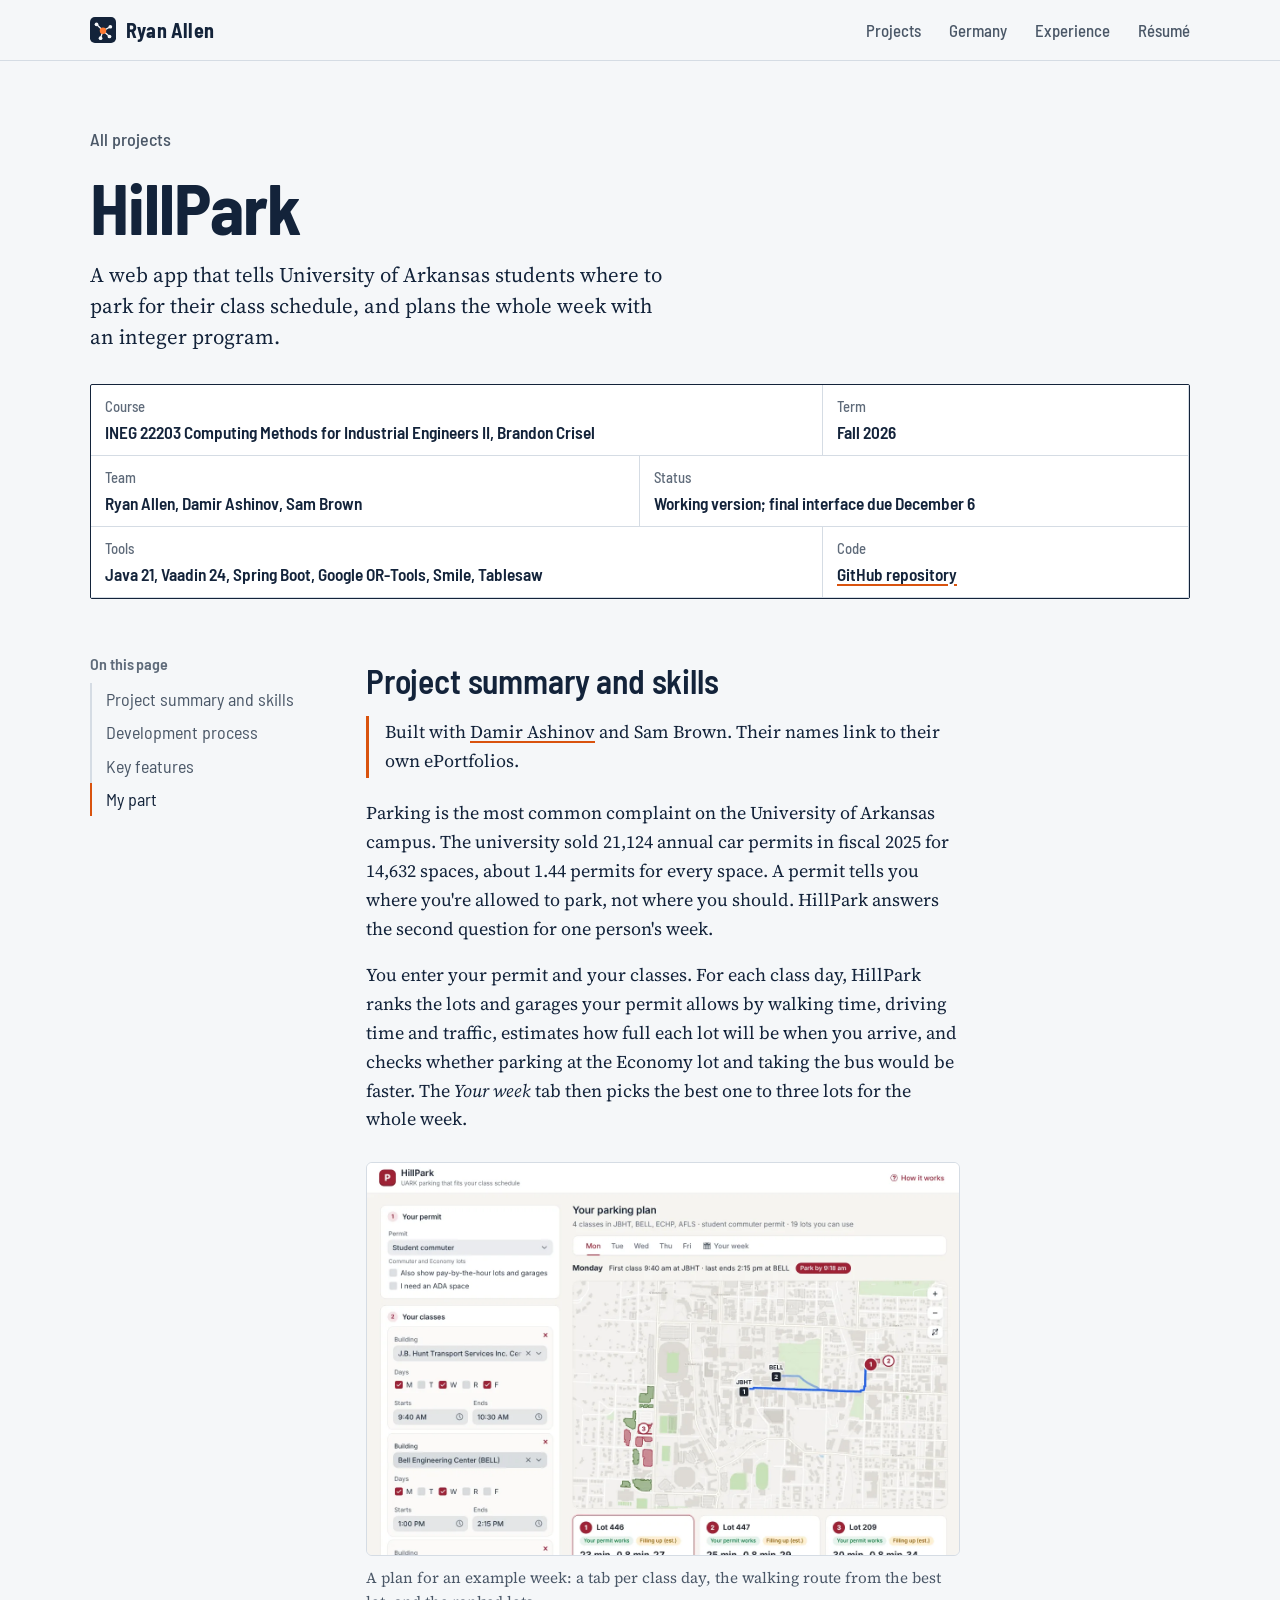
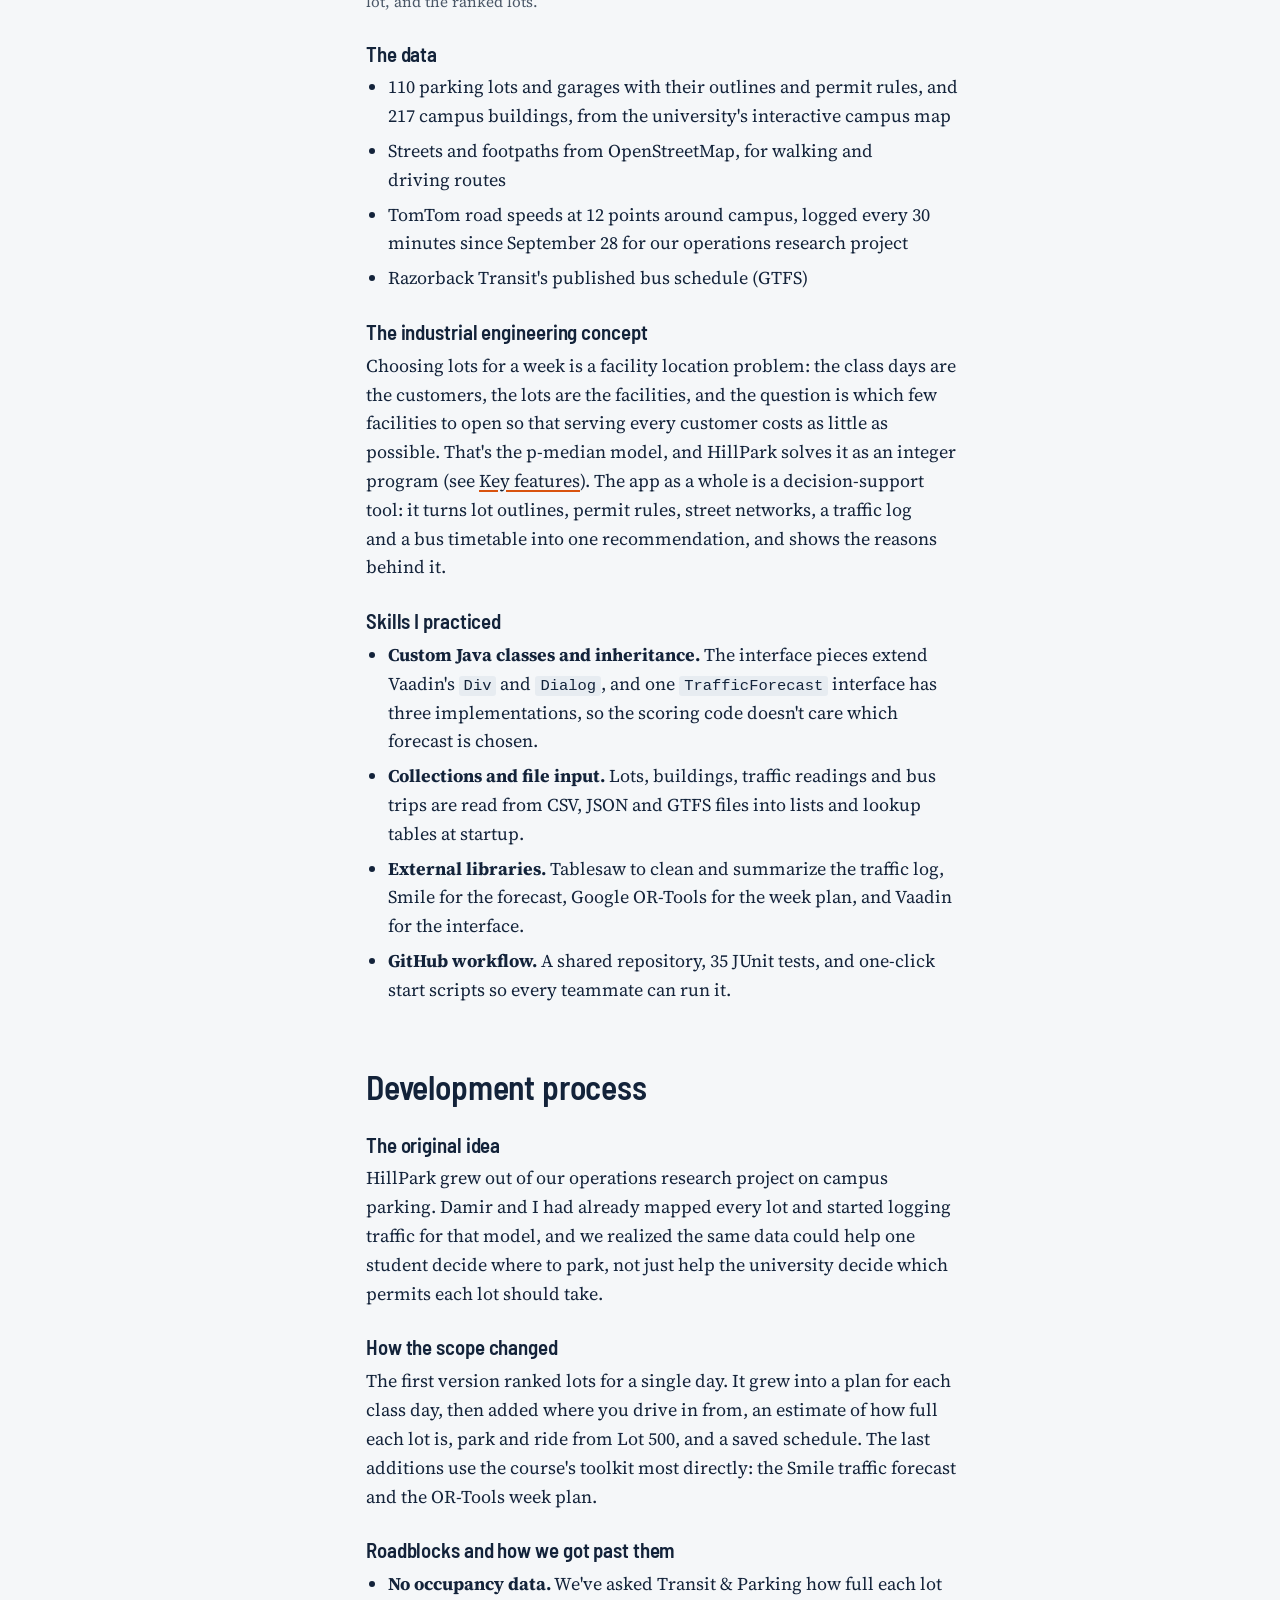
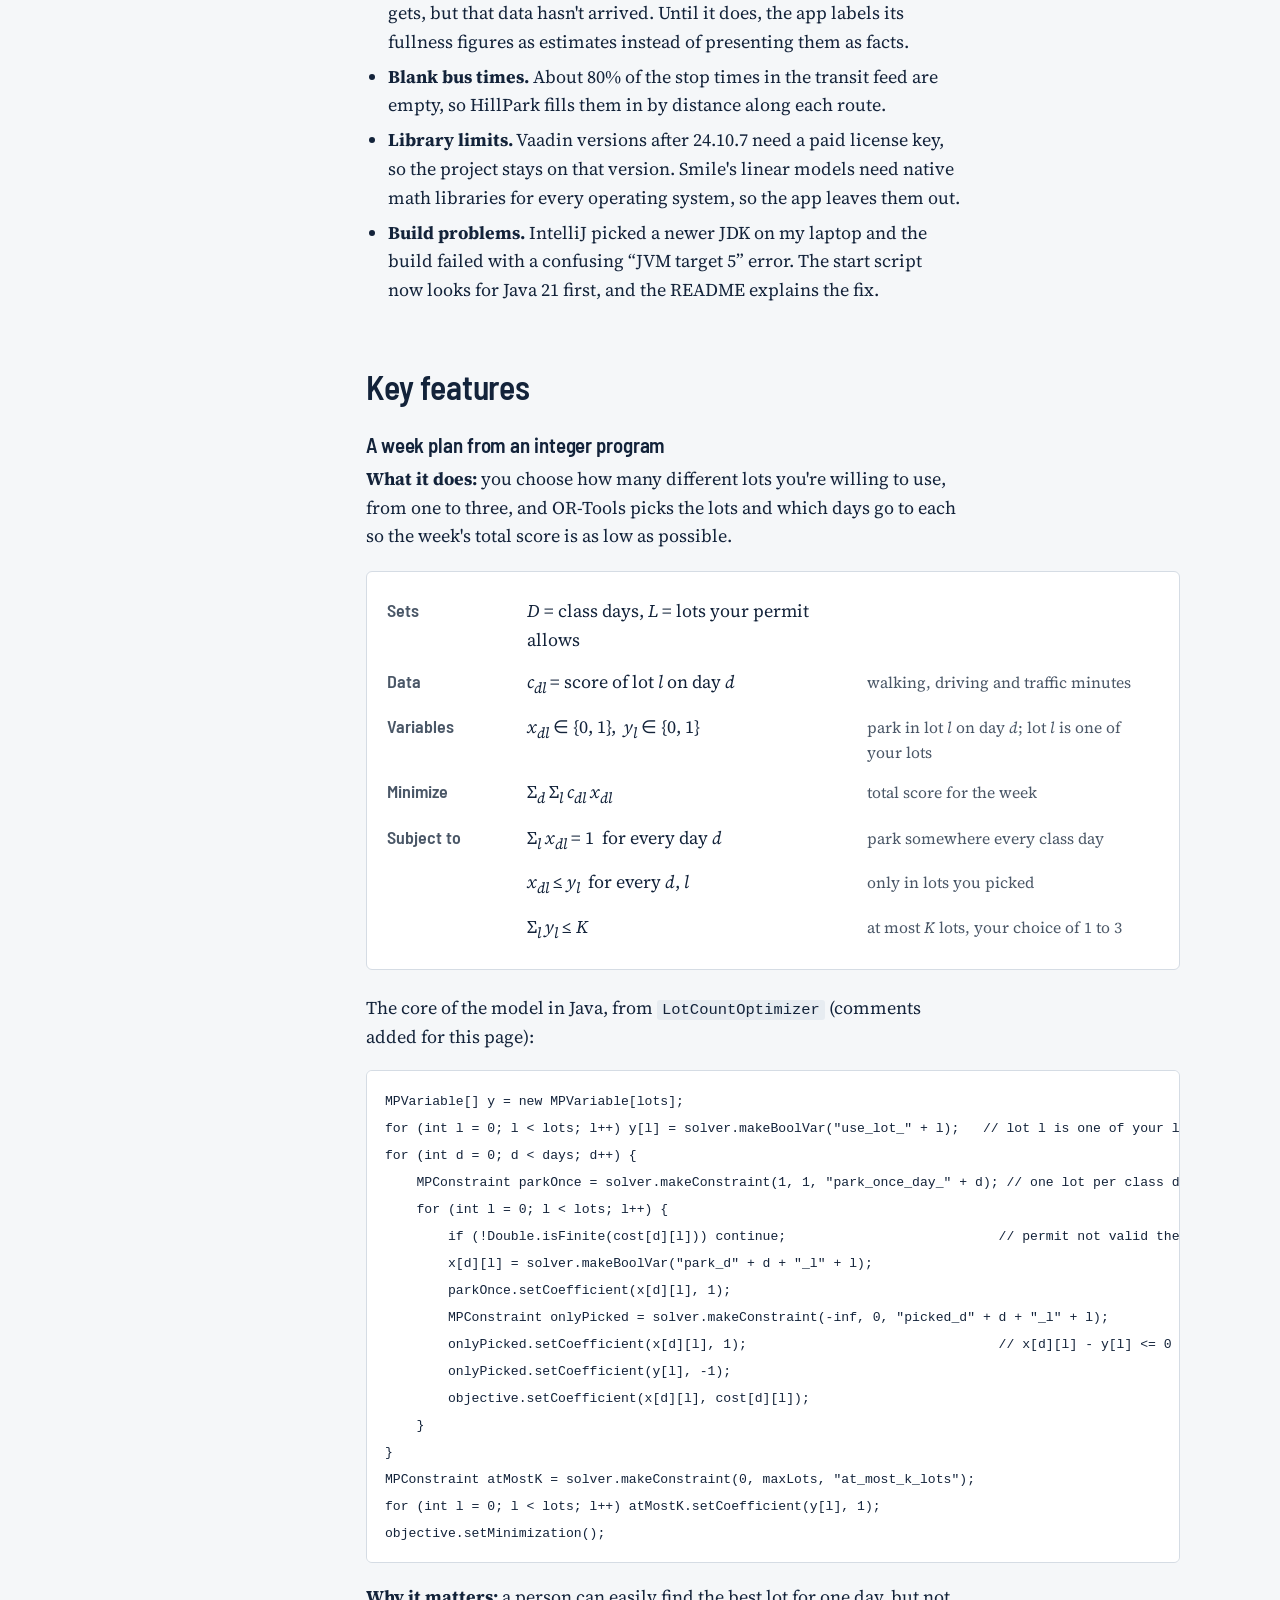
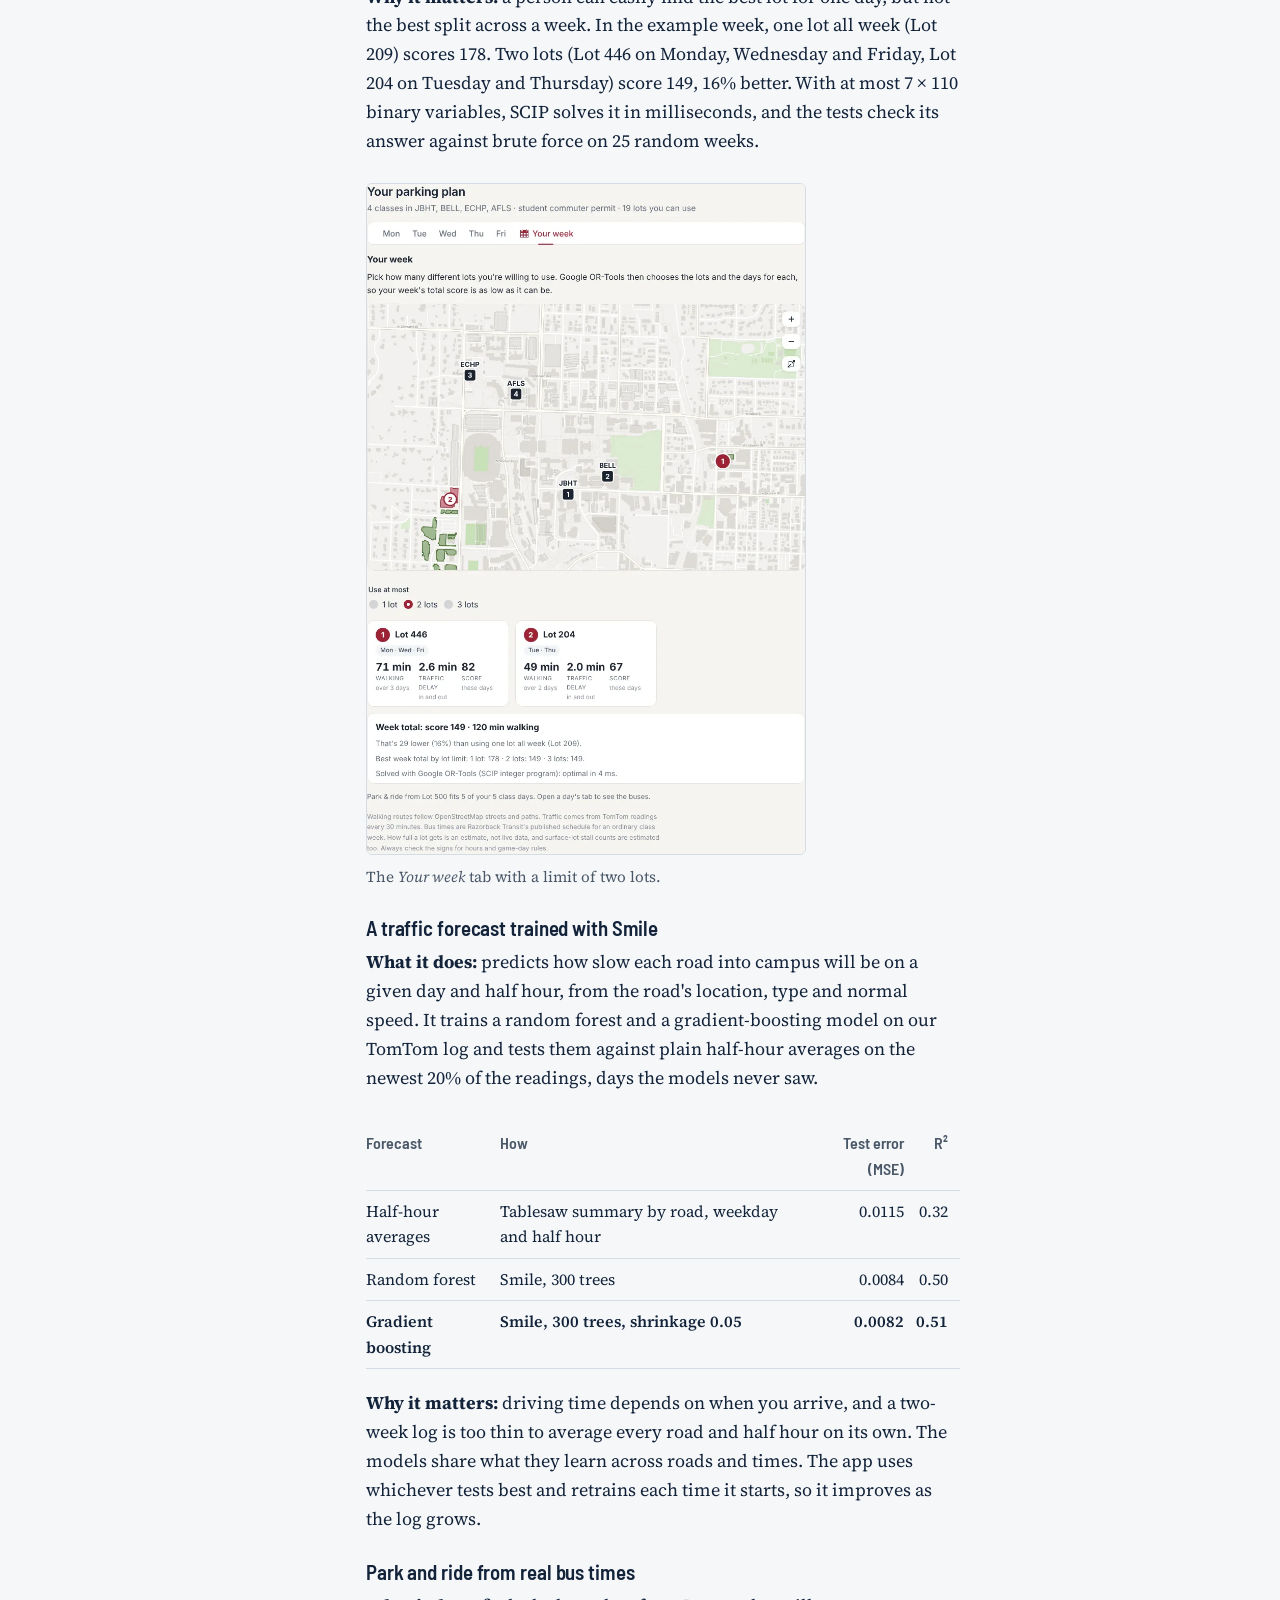
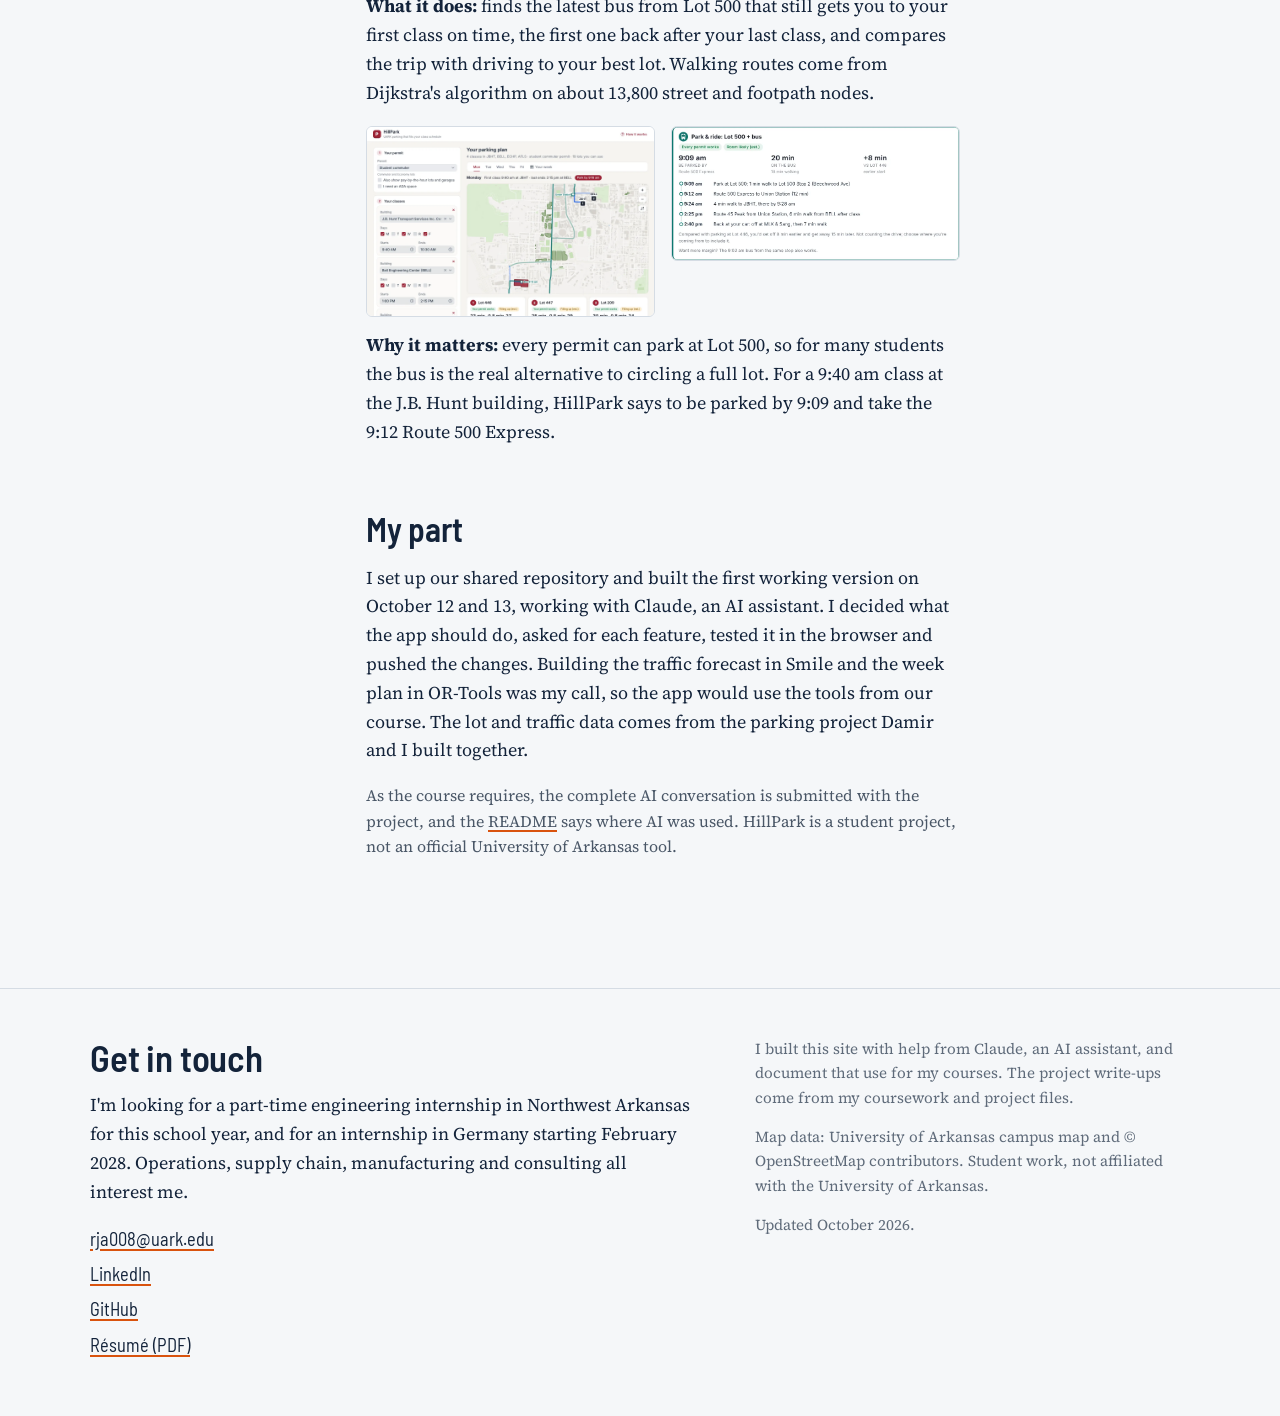
==== hillpark/index.html @ 10e3cb07 "First version of the ePortfolio site Home page with a live facility-location demo, plus pages for Hi" ====
<!doctype html>
<html lang="en">
<head>
<meta charset="utf-8">
<meta name="viewport" content="width=device-width, initial-scale=1">
<title>HillPark | Ryan Allen</title>
<meta name="description" content="A Java web app that recommends University of Arkansas parking for a class schedule, with an OR-Tools week plan and a Smile traffic forecast.">
<link rel="canonical" href="https://ryanallen2004.github.io/hillpark/">
<meta property="og:type" content="website">
<meta property="og:title" content="HillPark | Ryan Allen">
<meta property="og:description" content="A Java web app that recommends University of Arkansas parking for a class schedule, with an OR-Tools week plan and a Smile traffic forecast.">
<meta property="og:url" content="https://ryanallen2004.github.io/hillpark/">
<meta property="og:image" content="https://ryanallen2004.github.io/og.png">
<meta property="og:image:width" content="1200">
<meta property="og:image:height" content="630">
<meta name="twitter:card" content="summary_large_image">
<meta name="theme-color" content="#F5F7F9" media="(prefers-color-scheme: light)">
<meta name="theme-color" content="#0F1B2B" media="(prefers-color-scheme: dark)">
<link rel="icon" href="../favicon.svg" type="image/svg+xml">
<link rel="preconnect" href="https://fonts.googleapis.com">
<link rel="preconnect" href="https://fonts.gstatic.com" crossorigin>
<link rel="stylesheet" href="https://fonts.googleapis.com/css2?family=Barlow+Semi+Condensed:wght@500;600;700&family=Source+Serif+4:ital,opsz,wght@0,8..60,400;0,8..60,600;1,8..60,400&display=swap">
<link rel="stylesheet" href="../assets/site.css">
</head>
<body>
<a class="skip" href="#main">Skip to content</a>
<header class="top">
  <div class="wrap">
    <a class="brand" href="../"><svg viewBox="0 0 32 32" aria-hidden="true"><rect width="32" height="32" rx="6" fill="#13233A"/><g stroke="#F5F7F9" stroke-width="1.6" stroke-linecap="round"><path d="M16 17 8 9M16 17l9-5M16 17l-3 9M16 17l8 7"/></g><g fill="#F5F7F9"><circle cx="8" cy="9" r="2.3"/><circle cx="25" cy="12" r="2.3"/><circle cx="13" cy="26" r="2.3"/><circle cx="24" cy="24" r="2.3"/></g><circle cx="16" cy="17" r="4" fill="#FF7A33"/></svg>Ryan Allen</a>
    <nav aria-label="Main"><ul><li class=""><a href="../#projects">Projects</a></li><li class="opt"><a href="../#germany">Germany</a></li><li class="opt"><a href="../#experience">Experience</a></li><li class=""><a href="../assets/Ryan_Allen_Resume.pdf">Résumé</a></li></ul></nav>
  </div>
</header>
<main id="main">
<div class="case-head"><div class="wrap">
  <a class="back" href="../#projects">All projects</a>
  <h1>HillPark</h1>
  <p class="standfirst">A web app that tells University of Arkansas students where to park for their class schedule, and plans the whole week with an integer program.</p>
  <dl class="titleblock"><div class="w4"><dt>Course</dt><dd>INEG 22203 Computing Methods for Industrial Engineers II, Brandon Crisel</dd></div><div class="w2"><dt>Term</dt><dd>Fall 2026</dd></div><div class="w3"><dt>Team</dt><dd>Ryan Allen, Damir Ashinov, Sam Brown</dd></div><div class="w3"><dt>Status</dt><dd>Working version; final interface due December 6</dd></div><div class="w4"><dt>Tools</dt><dd>Java 21, Vaadin 24, Spring Boot, Google OR-Tools, Smile, Tablesaw</dd></div><div class="w2"><dt>Code</dt><dd><a href="https://github.com/RyanAllen2004/Hill-Park-Computing-App">GitHub repository</a></dd></div></dl>
</div></div>
<div class="wrap case">
  <nav class="toc" aria-label="On this page"><h2>On this page</h2><ol><li><a href="#summary">Project summary and skills</a></li><li><a href="#process">Development process</a></li><li><a href="#features">Key features</a></li><li><a href="#part">My part</a></li></ol></nav>
  <div class="prose"><section id="summary" aria-labelledby="summary-h"><h2 id="summary-h">Project summary and skills</h2>
<p class="callout">Built with <a href="https://damirs-stupendous-site-b66f69.webflow.io/">Damir Ashinov</a> and Sam Brown. Their names link to their own ePortfolios.</p>
<p>Parking is the most common complaint on the University of Arkansas campus. The university sold 21,124 annual car permits in fiscal 2025 for 14,632 spaces, about 1.44 permits for every space. A permit tells you where you're allowed to park, not where you should. HillPark answers the second question for one person's week.</p>
<p>You enter your permit and your classes. For each class day, HillPark ranks the lots and garages your permit allows by walking time, driving time and traffic, estimates how full each lot will be when you arrive, and checks whether parking at the Economy lot and taking the bus would be faster. The <em>Your week</em> tab then picks the best one to three lots for the whole week.</p>
<figure class="fig"><div class="frame"><img src="../assets/img/hillpark-plan.webp" alt="HillPark showing a plan for an example week: a tab per class day, a campus map with the walking route from the best lot, and ranked lot cards." width="1360" height="900" loading="lazy" decoding="async"></div>
<figcaption>A plan for an example week: a tab per class day, the walking route from the best lot, and the ranked lots.</figcaption></figure>
<h3>The data</h3>
<ul>
<li>110 parking lots and garages with their outlines and permit rules, and 217 campus buildings, from the university's interactive campus map</li>
<li>Streets and footpaths from OpenStreetMap, for walking and driving routes</li>
<li>TomTom road speeds at 12 points around campus, logged every 30 minutes since September 28 for our operations research project</li>
<li>Razorback Transit's published bus schedule (GTFS)</li>
</ul>
<h3>The industrial engineering concept</h3>
<p>Choosing lots for a week is a facility location problem: the class days are the customers, the lots are the facilities, and the question is which few facilities to open so that serving every customer costs as little as possible. That's the p-median model, and HillPark solves it as an integer program (see <a href="#features">Key features</a>). The app as a whole is a decision-support tool: it turns lot outlines, permit rules, street networks, a traffic log and a bus timetable into one recommendation, and shows the reasons behind it.</p>
<h3>Skills I practiced</h3>
<ul>
<li><strong>Custom Java classes and inheritance.</strong> The interface pieces extend Vaadin's <code>Div</code> and <code>Dialog</code>, and one <code>TrafficForecast</code> interface has three implementations, so the scoring code doesn't care which forecast is chosen.</li>
<li><strong>Collections and file input.</strong> Lots, buildings, traffic readings and bus trips are read from CSV, JSON and GTFS files into lists and lookup tables at startup.</li>
<li><strong>External libraries.</strong> Tablesaw to clean and summarize the traffic log, Smile for the forecast, Google OR-Tools for the week plan, and Vaadin for the interface.</li>
<li><strong>GitHub workflow.</strong> A shared repository, 35 JUnit tests, and one-click start scripts so every teammate can run it.</li>
</ul></section><section id="process" aria-labelledby="process-h"><h2 id="process-h">Development process</h2>
<h3>The original idea</h3>
<p>HillPark grew out of our operations research project on campus parking. Damir and I had already mapped every lot and started logging traffic for that model, and we realized the same data could help one student decide where to park, not just help the university decide which permits each lot should take.</p>
<h3>How the scope changed</h3>
<p>The first version ranked lots for a single day. It grew into a plan for each class day, then added where you drive in from, an estimate of how full each lot is, park and ride from Lot 500, and a saved schedule. The last additions use the course's toolkit most directly: the Smile traffic forecast and the OR-Tools week plan.</p>
<h3>Roadblocks and how we got past them</h3>
<ul>
<li><strong>No occupancy data.</strong> We've asked Transit &amp; Parking how full each lot gets, but that data hasn't arrived. Until it does, the app labels its fullness figures as estimates instead of presenting them as facts.</li>
<li><strong>Blank bus times.</strong> About 80% of the stop times in the transit feed are empty, so HillPark fills them in by distance along each route.</li>
<li><strong>Library limits.</strong> Vaadin versions after 24.10.7 need a paid license key, so the project stays on that version. Smile's linear models need native math libraries for every operating system, so the app leaves them out.</li>
<li><strong>Build problems.</strong> IntelliJ picked a newer JDK on my laptop and the build failed with a confusing “JVM target 5” error. The start script now looks for Java 21 first, and the README explains the fix.</li>
</ul></section><section id="features" aria-labelledby="features-h"><h2 id="features-h">Key features</h2>
<h3>A week plan from an integer program</h3>
<p><strong>What it does:</strong> you choose how many different lots you're willing to use, from one to three, and OR-Tools picks the lots and which days go to each so the week's total score is as low as possible.</p>
<div class="model" role="group" aria-label="The week-plan integer program">
<div class="row"><span class="k">Sets</span><span class="e"><var>D</var> = class days, <var>L</var> = lots your permit allows</span><span class="c"></span></div>
<div class="row"><span class="k">Data</span><span class="e"><var>c<sub>dl</sub></var> = score of lot <var>l</var> on day <var>d</var></span><span class="c">walking, driving and traffic minutes</span></div>
<div class="row"><span class="k">Variables</span><span class="e"><var>x<sub>dl</sub></var> ∈ {0, 1}, &nbsp;<var>y<sub>l</sub></var> ∈ {0, 1}</span><span class="c">park in lot <var>l</var> on day <var>d</var>; lot <var>l</var> is one of your lots</span></div>
<div class="row"><span class="k">Minimize</span><span class="e">Σ<sub><var>d</var></sub> Σ<sub><var>l</var></sub> <var>c<sub>dl</sub></var> <var>x<sub>dl</sub></var></span><span class="c">total score for the week</span></div>
<div class="row"><span class="k">Subject to</span><span class="e">Σ<sub><var>l</var></sub> <var>x<sub>dl</sub></var> = 1 &nbsp;for every day <var>d</var></span><span class="c">park somewhere every class day</span></div>
<div class="row"><span class="k"></span><span class="e"><var>x<sub>dl</sub></var> ≤ <var>y<sub>l</sub></var> &nbsp;for every <var>d</var>, <var>l</var></span><span class="c">only in lots you picked</span></div>
<div class="row"><span class="k"></span><span class="e">Σ<sub><var>l</var></sub> <var>y<sub>l</sub></var> ≤ <var>K</var></span><span class="c">at most <var>K</var> lots, your choice of 1 to 3</span></div>
</div>
<p>The core of the model in Java, from <code>LotCountOptimizer</code> (comments added for this page):</p>
<pre class="code"><code>MPVariable[] y = new MPVariable[lots];
for (int l = 0; l &lt; lots; l++) y[l] = solver.makeBoolVar("use_lot_" + l);   // lot l is one of your lots
for (int d = 0; d &lt; days; d++) {
    MPConstraint parkOnce = solver.makeConstraint(1, 1, "park_once_day_" + d); // one lot per class day
    for (int l = 0; l &lt; lots; l++) {
        if (!Double.isFinite(cost[d][l])) continue;                           // permit not valid there
        x[d][l] = solver.makeBoolVar("park_d" + d + "_l" + l);
        parkOnce.setCoefficient(x[d][l], 1);
        MPConstraint onlyPicked = solver.makeConstraint(-inf, 0, "picked_d" + d + "_l" + l);
        onlyPicked.setCoefficient(x[d][l], 1);                                // x[d][l] - y[l] &lt;= 0
        onlyPicked.setCoefficient(y[l], -1);
        objective.setCoefficient(x[d][l], cost[d][l]);
    }
}
MPConstraint atMostK = solver.makeConstraint(0, maxLots, "at_most_k_lots");
for (int l = 0; l &lt; lots; l++) atMostK.setCoefficient(y[l], 1);
objective.setMinimization();</code></pre>
<p><strong>Why it matters:</strong> a person can easily find the best lot for one day, but not the best split across a week. In the example week, one lot all week (Lot 209) scores 178. Two lots (Lot 446 on Monday, Wednesday and Friday, Lot 204 on Tuesday and Thursday) score 149, 16% better. With at most 7 × 110 binary variables, SCIP solves it in milliseconds, and the tests check its answer against brute force on 25 random weeks.</p>
<figure class="fig" style="max-width:440px"><div class="frame"><img src="../assets/img/hillpark-week.webp" alt="The Your week tab: two lots chosen, Lot 446 for Monday, Wednesday and Friday and Lot 204 for Tuesday and Thursday, with a week total 16% lower than using one lot." width="860" height="1315" loading="lazy" decoding="async"></div>
<figcaption>The <em>Your week</em> tab with a limit of two lots.</figcaption></figure>

<h3>A traffic forecast trained with Smile</h3>
<p><strong>What it does:</strong> predicts how slow each road into campus will be on a given day and half hour, from the road's location, type and normal speed. It trains a random forest and a gradient-boosting model on our TomTom log and tests them against plain half-hour averages on the newest 20% of the readings, days the models never saw.</p>
<div class="tablewrap"><table class="data">
<thead><tr><th>Forecast</th><th>How</th><th class="n">Test error (MSE)</th><th class="n">R²</th></tr></thead>
<tbody>
<tr><td>Half-hour averages</td><td>Tablesaw summary by road, weekday and half hour</td><td class="n">0.0115</td><td class="n">0.32</td></tr>
<tr><td>Random forest</td><td>Smile, 300 trees</td><td class="n">0.0084</td><td class="n">0.50</td></tr>
<tr class="hl"><td>Gradient boosting</td><td>Smile, 300 trees, shrinkage 0.05</td><td class="n">0.0082</td><td class="n">0.51</td></tr>
</tbody></table></div>
<p><strong>Why it matters:</strong> driving time depends on when you arrive, and a two-week log is too thin to average every road and half hour on its own. The models share what they learn across roads and times. The app uses whichever tests best and retrains each time it starts, so it improves as the log grows.</p>

<h3>Park and ride from real bus times</h3>
<p><strong>What it does:</strong> finds the latest bus from Lot 500 that still gets you to your first class on time, the first one back after your last class, and compares the trip with driving to your best lot. Walking routes come from Dijkstra's algorithm on about 13,800 street and footpath nodes.</p>
<div class="pair">
<figure class="fig" style="margin:0"><div class="frame"><img src="../assets/img/hillpark-ride-map.webp" alt="Map of a park-and-ride trip: Lot 500, the Route 500 Express along Razorback Road, and the walk to class." width="1360" height="900" loading="lazy" decoding="async"></div></figure>
<figure class="fig" style="margin:0"><div class="frame"><img src="../assets/img/hillpark-ride-card.webp" alt="The park-and-ride card: be parked at Lot 500 by 9:09 am, 20 minutes on the bus, with each step of the trip." width="860" height="399" loading="lazy" decoding="async"></div></figure>
</div>
<p style="margin-top:14px"><strong>Why it matters:</strong> every permit can park at Lot 500, so for many students the bus is the real alternative to circling a full lot. For a 9:40 am class at the J.B. Hunt building, HillPark says to be parked by 9:09 and take the 9:12 Route 500 Express.</p></section><section id="part" aria-labelledby="part-h"><h2 id="part-h">My part</h2>
<p>I set up our shared repository and built the first working version on October 12 and 13, working with Claude, an AI assistant. I decided what the app should do, asked for each feature, tested it in the browser and pushed the changes. Building the traffic forecast in Smile and the week plan in OR-Tools was my call, so the app would use the tools from our course. The lot and traffic data comes from the parking project Damir and I built together.</p>
<p class="note">As the course requires, the complete AI conversation is submitted with the project, and the <a href="https://github.com/RyanAllen2004/Hill-Park-Computing-App#ai-use">README</a> says where AI was used. HillPark is a student project, not an official University of Arkansas tool.</p></section></div>
</div>
</main>
<footer class="foot" id="contact">
  <div class="wrap">
    <div>
      <h2>Get in touch</h2>
      <p>I'm looking for a part-time engineering internship in Northwest Arkansas for this school year, and for an internship in Germany starting February 2028. Operations, supply chain, manufacturing and consulting all interest me.</p>
      <ul class="contact">
        <li><a href="mailto:rja008@uark.edu">rja008@uark.edu</a></li>
        <li><a href="https://www.linkedin.com/in/ryan-allen-693738390">LinkedIn</a></li>
        <li><a href="https://github.com/RyanAllen2004">GitHub</a></li>
        <li><a href="../assets/Ryan_Allen_Resume.pdf">Résumé (PDF)</a></li>
      </ul>
    </div>
    <div class="fine">
      <p>I built this site with help from Claude, an AI assistant, and document that use for my courses. The project write-ups come from my coursework and project files.</p>
      <p>Map data: University of Arkansas campus map and © OpenStreetMap contributors. Student work, not affiliated with the University of Arkansas.</p>
      <p>Updated October 2026.</p>
    </div>
  </div>
</footer>
<script src="../assets/site.js" defer></script>
</body>
</html>
---- assets/site.css ----
/* Ryan Allen portfolio
   Type: Barlow Semi Condensed (a DIN-style industrial grotesque) for headings and UI,
   Source Serif 4 for reading and math. Palette: drafting-film white, navy ink, safety orange. */

:root {
  color-scheme: light;
  --paper: #F5F7F9;
  --surface: #FFFFFF;
  --ink: #13233A;
  --ink-2: #4A5767;
  --ink-3: #5F6B7A;
  --rule: #D5DCE4;
  --rule-soft: #E7ECF1;
  --signal: #D9530E;
  --signal-text: #B5440A;
  --focus: #1F6FD1;

  --map-bg: #EEF2F5;
  --map-bld: #DBE1E8;
  --map-road: #FFFFFF;
  --map-road-major: #C6CFD9;
  --map-green: #DEE9DC;
  --lot: #BCC8D4;
  --lot-cand: #8A9DB2;

  --series-1: #2a78d6;
  --series-3: #1baf7a;
  --neutral-mark: #A9B4C0;

  --display: "Barlow Semi Condensed", "DIN Alternate", "Arial Narrow", sans-serif;
  --text: "Source Serif 4", "Iowan Old Style", Georgia, serif;
  --measure: 66ch;
  --gutter: clamp(16px, 4vw, 40px);
  --max: 1180px;
}

@media (prefers-color-scheme: dark) {
  :root:where(:not([data-theme="light"])) {
    color-scheme: dark;
    --paper: #0F1B2B;
    --surface: #142338;
    --ink: #E7ECF2;
    --ink-2: #AEB9C6;
    --ink-3: #93A0B0;
    --rule: #26384F;
    --rule-soft: #1C2D43;
    --signal: #FF7A33;
    --signal-text: #FF8A4C;
    --focus: #6EA8FF;
    --map-bg: #12223A;
    --map-bld: #1C2E46;
    --map-road: #22364F;
    --map-road-major: #2E4561;
    --map-green: #14302C;
    --lot: #2E4560;
    --lot-cand: #4C6786;
    --series-1: #3987e5;
    --series-3: #199e70;
    --neutral-mark: #4A5D74;
  }
}
:root[data-theme="dark"] {
  color-scheme: dark;
  --paper: #0F1B2B; --surface: #142338; --ink: #E7ECF2; --ink-2: #AEB9C6; --ink-3: #93A0B0;
  --rule: #26384F; --rule-soft: #1C2D43; --signal: #FF7A33; --signal-text: #FF8A4C; --focus: #6EA8FF;
  --map-bg: #12223A; --map-bld: #1C2E46; --map-road: #22364F; --map-road-major: #2E4561; --map-green: #14302C;
  --lot: #2E4560; --lot-cand: #4C6786; --series-1: #3987e5; --series-3: #199e70; --neutral-mark: #4A5D74;
}

*, *::before, *::after { box-sizing: border-box; }
html { -webkit-text-size-adjust: 100%; text-size-adjust: 100%; scroll-padding-top: 80px; }
body {
  margin: 0;
  background: var(--paper);
  color: var(--ink);
  font-family: var(--text);
  font-size: 1.125rem;
  line-height: 1.6;
  font-optical-sizing: auto;
  overflow-x: hidden;
}
img, svg { max-width: 100%; }
img { height: auto; display: block; }

a { color: inherit; text-decoration-color: var(--signal); text-decoration-thickness: 2px; text-underline-offset: 3px; }
a:hover { color: var(--signal-text); }
:focus-visible { outline: 3px solid var(--focus); outline-offset: 3px; border-radius: 2px; }

h1, h2, h3, h4 { font-family: var(--display); font-weight: 600; line-height: 1.1; letter-spacing: -0.005em; margin: 0; text-wrap: balance; }
h2 { font-size: clamp(1.9rem, 3.4vw, 2.5rem); }
h3 { font-size: 1.5rem; }
h4 { font-size: 1.2rem; }
p { margin: 0 0 1em; }
p, li { text-wrap: pretty; }

.wrap { max-width: var(--max); margin: 0 auto; padding: 0 var(--gutter); }
.skip { position: absolute; left: -999px; top: 8px; background: var(--ink); color: var(--paper); padding: 8px 12px; z-index: 10; font-family: var(--display); }
.skip:focus { left: 8px; }

/* ---- Top bar ---- */
.top { border-bottom: 1px solid var(--rule); background: var(--paper); position: sticky; top: 0; z-index: 5; }
.top .wrap { display: flex; align-items: center; justify-content: space-between; gap: 16px; min-height: 60px; }
.brand { font-family: var(--display); font-weight: 700; font-size: 1.25rem; text-decoration: none; letter-spacing: 0.01em; display: inline-flex; align-items: center; gap: 10px; }
.brand svg { width: 26px; height: 26px; flex: none; }
.top nav ul { list-style: none; display: flex; gap: clamp(12px, 2.4vw, 28px); margin: 0; padding: 0; font-family: var(--display); font-weight: 500; font-size: 1.05rem; }
.top nav a { text-decoration: none; color: var(--ink-2); }
.top nav a:hover, .top nav a[aria-current="page"] { color: var(--ink); text-decoration: underline; text-decoration-color: var(--signal); }
@media (max-width: 640px) {
  .top nav .opt { display: none; }
}

/* ---- Buttons ---- */
.actions { display: flex; flex-wrap: wrap; gap: 10px; margin-top: 28px; }
.elsewhere { font-family: var(--display); font-size: 1.08rem; color: var(--ink-2); margin: 16px 0 0; }
.elsewhere a { color: var(--ink); font-weight: 600; }
.btn {
  font-family: var(--display); font-weight: 600; font-size: 1.05rem;
  display: inline-flex; align-items: center; gap: 8px;
  padding: 10px 16px; border-radius: 4px; text-decoration: none;
  border: 1.5px solid var(--ink); color: var(--ink); background: transparent;
  min-height: 44px;
}
.btn svg { width: 18px; height: 18px; flex: none; }
.btn.primary { background: var(--ink); color: var(--paper); }
.btn:hover { border-color: var(--signal); color: var(--ink); }
.btn.primary:hover { background: var(--signal); border-color: var(--signal); color: #fff; }

/* ---- Hero ---- */
.hero { padding: clamp(32px, 6vw, 72px) 0 clamp(40px, 6vw, 80px); }
.hero .wrap { display: grid; grid-template-columns: minmax(0, 5fr) minmax(0, 7fr); gap: clamp(28px, 4vw, 56px); align-items: start; }
.hero h1 { font-size: clamp(3.4rem, 8.5vw, 6.4rem); font-weight: 700; line-height: 0.9; letter-spacing: -0.02em; margin-bottom: 24px; }
.hero h1 span { display: block; }
.lead { font-size: 1.3rem; line-height: 1.5; max-width: 34ch; margin-bottom: 14px; }
.hero .sub { color: var(--ink-2); max-width: 38ch; }
@media (max-width: 900px) {
  .hero .wrap { grid-template-columns: minmax(0, 1fr); }
}

/* ---- Facility-location map ---- */
.solver { margin: 0; }
.solver-frame { position: relative; background: var(--map-bg); border: 1px solid var(--rule); border-radius: 6px; overflow: hidden; aspect-ratio: 2200 / 2150; }
.solver-frame svg { display: block; width: 100%; height: 100%; }
.m-green { fill: var(--map-green); }
.m-bld { fill: var(--map-bld); }
.m-road { fill: none; stroke: var(--map-road); stroke-linecap: round; stroke-linejoin: round; }
.m-road-major { fill: none; stroke: var(--map-road-major); stroke-linecap: round; stroke-linejoin: round; }
.lot { fill: var(--lot); stroke: none; }
.lot.cand { fill: var(--lot-cand); cursor: help; }
.lot.open { fill: var(--signal); }
.solver .assign { fill: none; stroke: var(--signal); stroke-width: 1.4; opacity: 0.85; vector-effect: non-scaling-stroke; stroke-linecap: round; }
.solver .dem { fill: var(--ink); stroke: var(--map-bg); stroke-width: 1.5; vector-effect: non-scaling-stroke; }
.solver .hub { fill: var(--signal); stroke: var(--map-bg); stroke-width: 2; vector-effect: non-scaling-stroke; }
.solver .scale line { stroke: var(--ink); stroke-width: 2; vector-effect: non-scaling-stroke; }
.solver .scale text, .solver .north text { font-family: var(--display); font-size: 58px; fill: var(--ink-2); font-weight: 600; }
.solver .north path { fill: var(--ink-2); }

.solver-controls { display: flex; flex-wrap: wrap; align-items: center; justify-content: space-between; gap: 12px 24px; margin-top: 14px; }
.kpick { display: flex; flex-wrap: wrap; align-items: center; gap: 8px 12px; font-family: var(--display); font-weight: 500; }
.kpick .seg { flex: none; }
.kpick .seg { display: inline-flex; border: 1.5px solid var(--ink); border-radius: 4px; overflow: hidden; }
.kpick button {
  font: inherit; font-weight: 600; min-width: 40px; min-height: 40px; border: 0; background: transparent; color: var(--ink); cursor: pointer;
  border-left: 1px solid var(--rule);
}
.kpick button:first-child { border-left: 0; }
.kpick button[aria-checked="true"] { background: var(--ink); color: var(--paper); }
.kpick button:focus-visible { outline-offset: -3px; }
.readout { font-family: var(--display); font-size: 1.1rem; margin: 0; }
.readout strong { font-weight: 700; font-size: 1.6rem; font-variant-numeric: tabular-nums; }
.solver figcaption { margin-top: 12px; font-size: 0.95rem; color: var(--ink-2); max-width: 70ch; }
.solver .opened { font-family: var(--display); color: var(--ink-2); font-size: 1rem; margin: 4px 0 0; min-height: 1.5em; }

.lot.g-c { fill: var(--series-1); }
.lot.g-f { fill: var(--series-3); }
.lot.g-o { fill: var(--neutral-mark); }
.mapbox { background: var(--map-bg); aspect-ratio: 3240 / 2610; }
.mapbox svg { display: block; width: 100%; height: 100%; }
.lot.g-c, .lot.g-f, .lot.g-o { stroke: var(--map-bg); stroke-width: 3; }
.thumb .lot.g-c { stroke: var(--series-1); stroke-width: 10; stroke-linejoin: round; }
.thumb .lot.g-f { stroke: var(--series-3); stroke-width: 10; stroke-linejoin: round; }
.thumb .lot.g-o { stroke: var(--neutral-mark); stroke-width: 6; stroke-linejoin: round; }

/* ---- Sections ---- */
.section { padding: clamp(48px, 7vw, 88px) 0; border-top: 1px solid var(--rule); }
.section-head { display: grid; grid-template-columns: minmax(0, 4fr) minmax(0, 8fr); gap: 24px 56px; margin-bottom: 36px; align-items: end; }
.section-head p { color: var(--ink-2); margin: 0; max-width: 60ch; }
@media (max-width: 900px) { .section-head { grid-template-columns: 1fr; } }

/* ---- Project index ---- */
.work { list-style: none; margin: 0; padding: 0; }
.work > li { display: grid; grid-template-columns: minmax(0, 5fr) minmax(0, 7fr); gap: 20px clamp(24px, 4vw, 56px); padding: 32px 0; border-top: 1px solid var(--rule-soft); }
.work > li:first-child { border-top: 0; padding-top: 0; }
.work .thumb { display: block; background: var(--surface); border: 1px solid var(--rule); border-radius: 6px; overflow: hidden; aspect-ratio: 16 / 10; }
.work .thumb img, .work .thumb svg { width: 100%; height: 100%; object-fit: cover; object-position: left top; }
.work h3 { font-size: clamp(1.5rem, 2.4vw, 1.9rem); margin-bottom: 6px; }
.work h3 a { text-decoration: none; }
.work h3 a:hover { text-decoration: underline; text-decoration-color: var(--signal); }
.meta { font-family: var(--display); color: var(--ink-2); font-size: 1.02rem; margin: 0 0 12px; }
.work p { max-width: 60ch; }
.result { border-left: 3px solid var(--signal); padding-left: 14px; }
.more { font-family: var(--display); font-weight: 600; font-size: 1.05rem; }
@media (max-width: 760px) { .work > li { grid-template-columns: 1fr; } }

/* ---- Germany ---- */
.de { display: grid; grid-template-columns: minmax(0, 7fr) minmax(0, 5fr); gap: 32px clamp(24px, 5vw, 64px); }
.de .plan { list-style: none; padding: 0; margin: 24px 0 0; display: grid; gap: 0; }
.de .plan li { display: grid; grid-template-columns: 9.5rem 1fr; gap: 16px; padding: 12px 0; border-top: 1px solid var(--rule-soft); }
.de .plan .when { font-family: var(--display); font-weight: 600; }
.deutsch { background: var(--surface); border: 1px solid var(--rule); border-radius: 6px; padding: 24px; align-self: start; }
.deutsch h3 { font-size: 1.25rem; margin-bottom: 10px; }
.deutsch p:last-child { margin-bottom: 0; }
@media (max-width: 900px) { .de { grid-template-columns: 1fr; } .de .plan li { grid-template-columns: 1fr; gap: 2px; } }

/* ---- Experience ---- */
.jobs { list-style: none; padding: 0; margin: 0; }
.jobs > li { display: grid; grid-template-columns: minmax(0, 4fr) minmax(0, 8fr); gap: 8px clamp(24px, 4vw, 56px); padding: 22px 0; border-top: 1px solid var(--rule-soft); }
.jobs > li:first-child { border-top: 0; padding-top: 0; }
.jobs h3 { font-size: 1.3rem; }
.jobs .org { font-family: var(--display); color: var(--ink-2); font-size: 1.05rem; margin: 2px 0 0; }
.jobs .when { font-family: var(--display); color: var(--ink-3); font-size: 1rem; margin: 2px 0 0; font-variant-numeric: tabular-nums; }
.jobs ul { margin: 0; padding-left: 1.1em; list-style: disc; }
.jobs li li { margin-bottom: 4px; }
@media (max-width: 760px) { .jobs > li { grid-template-columns: 1fr; } }

/* ---- Skills ---- */
.skills { display: grid; grid-template-columns: repeat(auto-fit, minmax(240px, 1fr)); gap: 28px clamp(24px, 4vw, 48px); }
.skills h3 { font-size: 1.2rem; margin-bottom: 8px; }
.skills ul { margin: 0; padding-left: 1.1em; }
.courses { list-style: none; padding: 0; margin: 40px 0 0; }
.courses li { display: grid; grid-template-columns: minmax(0, 4fr) minmax(0, 8fr); gap: 4px clamp(24px, 4vw, 56px); padding: 12px 0; border-top: 1px solid var(--rule-soft); }
.courses .c { font-family: var(--display); font-weight: 600; }
.courses .c small { display: block; font-weight: 500; color: var(--ink-3); font-size: 0.95rem; }
@media (max-width: 760px) { .courses li { grid-template-columns: 1fr; } }

/* ---- Footer ---- */
.foot { border-top: 1px solid var(--rule); padding: 48px 0 56px; }
.foot .wrap { display: grid; grid-template-columns: minmax(0, 7fr) minmax(0, 5fr); gap: 28px 56px; }
.foot h2 { font-size: clamp(1.8rem, 3vw, 2.3rem); margin-bottom: 14px; }
.foot .contact { list-style: none; padding: 0; margin: 0; font-family: var(--display); font-size: 1.15rem; display: grid; gap: 6px; }
.foot .fine { color: var(--ink-3); font-size: 0.95rem; }
@media (max-width: 760px) { .foot .wrap { grid-template-columns: 1fr; } }

/* ---- Case study pages ---- */
.case-head { padding: clamp(32px, 5vw, 64px) 0 32px; }
.back { font-family: var(--display); font-weight: 500; color: var(--ink-2); text-decoration: none; display: inline-block; margin-bottom: 20px; }
.back:hover { color: var(--ink); text-decoration: underline; text-decoration-color: var(--signal); }
.case-head h1 { font-size: clamp(2.6rem, 6vw, 4.4rem); font-weight: 700; line-height: 0.95; letter-spacing: -0.015em; margin-bottom: 18px; max-width: 18ch; }
.standfirst { font-size: 1.3rem; line-height: 1.5; max-width: 58ch; color: var(--ink); }

/* Title block, after the one on an engineering drawing */
.titleblock { display: grid; grid-template-columns: repeat(6, minmax(0, 1fr)); border: 1.5px solid var(--ink); border-radius: 2px; margin: 32px 0 0; background: var(--surface); }
.titleblock > div { padding: 10px 14px 12px; border-right: 1px solid var(--rule); border-bottom: 1px solid var(--rule); }
.titleblock dt { font-family: var(--display); font-weight: 500; font-size: 0.92rem; color: var(--ink-3); margin: 0 0 2px; }
.titleblock dd { margin: 0; font-family: var(--display); font-weight: 600; font-size: 1.08rem; line-height: 1.3; }
.titleblock dd a { font-weight: 600; }
.titleblock .w2 { grid-column: span 2; }
.titleblock .w3 { grid-column: span 3; }
.titleblock .w4 { grid-column: span 4; }
.titleblock .w6 { grid-column: span 6; }
@media (max-width: 760px) {
  .titleblock { grid-template-columns: minmax(0, 1fr) minmax(0, 1fr); }
  .titleblock > div, .titleblock .w2, .titleblock .w3, .titleblock .w4, .titleblock .w6 { grid-column: span 2; }
  .titleblock .half { grid-column: span 1; }
}

.case { display: grid; grid-template-columns: 220px minmax(0, 1fr); gap: 56px; padding-top: 24px; padding-bottom: 72px; }
.toc { position: sticky; top: 84px; align-self: start; font-family: var(--display); }
.toc h2 { font-size: 1rem; font-weight: 600; color: var(--ink-3); margin-bottom: 10px; }
.toc ol { list-style: none; padding: 0; margin: 0; border-left: 2px solid var(--rule); }
.toc a { display: block; padding: 5px 0 5px 14px; margin-left: -2px; border-left: 2px solid transparent; text-decoration: none; color: var(--ink-2); line-height: 1.3; }
.toc a:hover { color: var(--ink); }
.toc a.on { border-left-color: var(--signal); color: var(--ink); }
@media (max-width: 960px) { .case { grid-template-columns: minmax(0, 1fr); gap: 0; } .toc { display: none; } }
.prose { min-width: 0; }

.prose { max-width: var(--measure); }
.prose > section { margin-bottom: 56px; }
.prose h2 { font-size: clamp(1.7rem, 3vw, 2.1rem); margin: 0 0 16px; padding-top: 8px; }
.prose h3 { font-size: 1.3rem; margin: 28px 0 8px; }
.prose ul, .prose ol { padding-left: 1.2em; margin: 0 0 1em; }
.prose li { margin-bottom: 6px; }
.prose .wide { max-width: none; width: min(100%, 860px); }
.note { color: var(--ink-2); font-size: 1rem; }
.callout { border-left: 3px solid var(--signal); padding: 2px 0 2px 16px; margin: 0 0 1.2em; }

figure.fig { margin: 28px 0; }
figure.fig .frame { background: var(--surface); border: 1px solid var(--rule); border-radius: 6px; overflow: hidden; }
figure.fig .frame.pad { padding: 18px 18px 10px; }
figure.fig figcaption { font-size: 0.95rem; color: var(--ink-2); margin-top: 10px; }
.pair { display: grid; grid-template-columns: 1fr 1fr; gap: 16px; }
@media (max-width: 700px) { .pair { grid-template-columns: 1fr; } }

/* Math: serif italics for variables, like a textbook */
.model { background: var(--surface); border: 1px solid var(--rule); border-radius: 6px; padding: 18px 20px; margin: 20px 0 24px; overflow-x: auto; }
.model .row { display: grid; grid-template-columns: 7.5rem minmax(12rem, 20rem) minmax(0, 1fr); gap: 4px 20px; padding: 6px 0; align-items: baseline; }
.model .k { font-family: var(--display); font-weight: 600; color: var(--ink-2); }
.model .e { font-family: var(--text); font-size: 1.12rem; }
.model .c { color: var(--ink-2); font-size: 0.98rem; }
.model var, var { font-style: italic; font-family: var(--text); }
@media (max-width: 640px) { .model .row { grid-template-columns: 1fr; gap: 0; padding: 8px 0; } .model .e { white-space: normal; } }

table.data { border-collapse: collapse; width: 100%; font-size: 1rem; margin: 12px 0 20px; font-variant-numeric: tabular-nums; }
table.data th, table.data td { text-align: left; padding: 8px 12px 8px 0; border-bottom: 1px solid var(--rule); vertical-align: top; }
table.data th { font-family: var(--display); font-weight: 600; color: var(--ink-2); }
table.data td.n, table.data th.n { text-align: right; }
table.data tr.hl td { font-weight: 600; }
.tablewrap { overflow-x: auto; }
details.numbers { margin-top: 8px; font-size: 0.98rem; }
details.numbers summary { cursor: pointer; font-family: var(--display); font-weight: 600; color: var(--ink-2); }

/* Charts */
.chart text { font-family: var(--display); fill: var(--ink-2); font-size: 14px; }
.chart .lbl { fill: var(--ink); font-weight: 600; }
.chart .grid { stroke: var(--rule-soft); stroke-width: 1; }
.chart .axis { stroke: var(--rule); stroke-width: 1; }
.chart .bar { fill: var(--series-1); }
.chart .bar.muted { fill: var(--neutral-mark); }
.chart .line { fill: none; stroke: var(--series-1); stroke-width: 2; stroke-linejoin: round; stroke-linecap: round; }
.chart .dot { fill: var(--series-1); stroke: var(--surface); stroke-width: 2; }
.chart .hit { fill: transparent; cursor: default; }
.chart .hit:focus-visible { outline: none; stroke: var(--focus); stroke-width: 2; }
.legend { display: flex; flex-wrap: wrap; gap: 6px 18px; list-style: none; padding: 0; margin: 10px 0 0; font-family: var(--display); font-size: 0.98rem; color: var(--ink-2); }
.legend span.sw { display: inline-block; width: 12px; height: 12px; border-radius: 3px; margin-right: 6px; vertical-align: -1px; }

.tip { position: fixed; z-index: 20; pointer-events: none; background: var(--ink); color: var(--paper); font-family: var(--display); font-size: 0.98rem; line-height: 1.35; padding: 7px 10px; border-radius: 4px; max-width: 260px; opacity: 0; transition: opacity 0.12s; }
.tip.show { opacity: 1; }

.teammates { list-style: none; padding: 0; margin: 0; }
.teammates li { padding: 8px 0; border-top: 1px solid var(--rule-soft); }

@media (prefers-reduced-motion: reduce) {
  *, *::before, *::after { transition: none !important; animation: none !important; }
}
@media print {
  .top, .toc, .solver-controls { display: none; }
  body { background: #fff; }
}

/* Code excerpts */
code { font-family: ui-monospace, "SF Mono", Menlo, Consolas, monospace; font-size: 0.86em; background: var(--rule-soft); padding: 1px 5px; border-radius: 3px; }
pre.code { background: var(--surface); border: 1px solid var(--rule); border-radius: 6px; padding: 16px 18px; overflow-x: auto; margin: 12px 0 20px; line-height: 1.5; }
pre.code code { background: none; padding: 0; font-size: 0.82rem; white-space: pre; }

/* Let code and models use the empty column to the right on wide screens */
@media (min-width: 1200px) {
  .prose pre.code, .prose .model { width: calc(100% + 220px); }
}
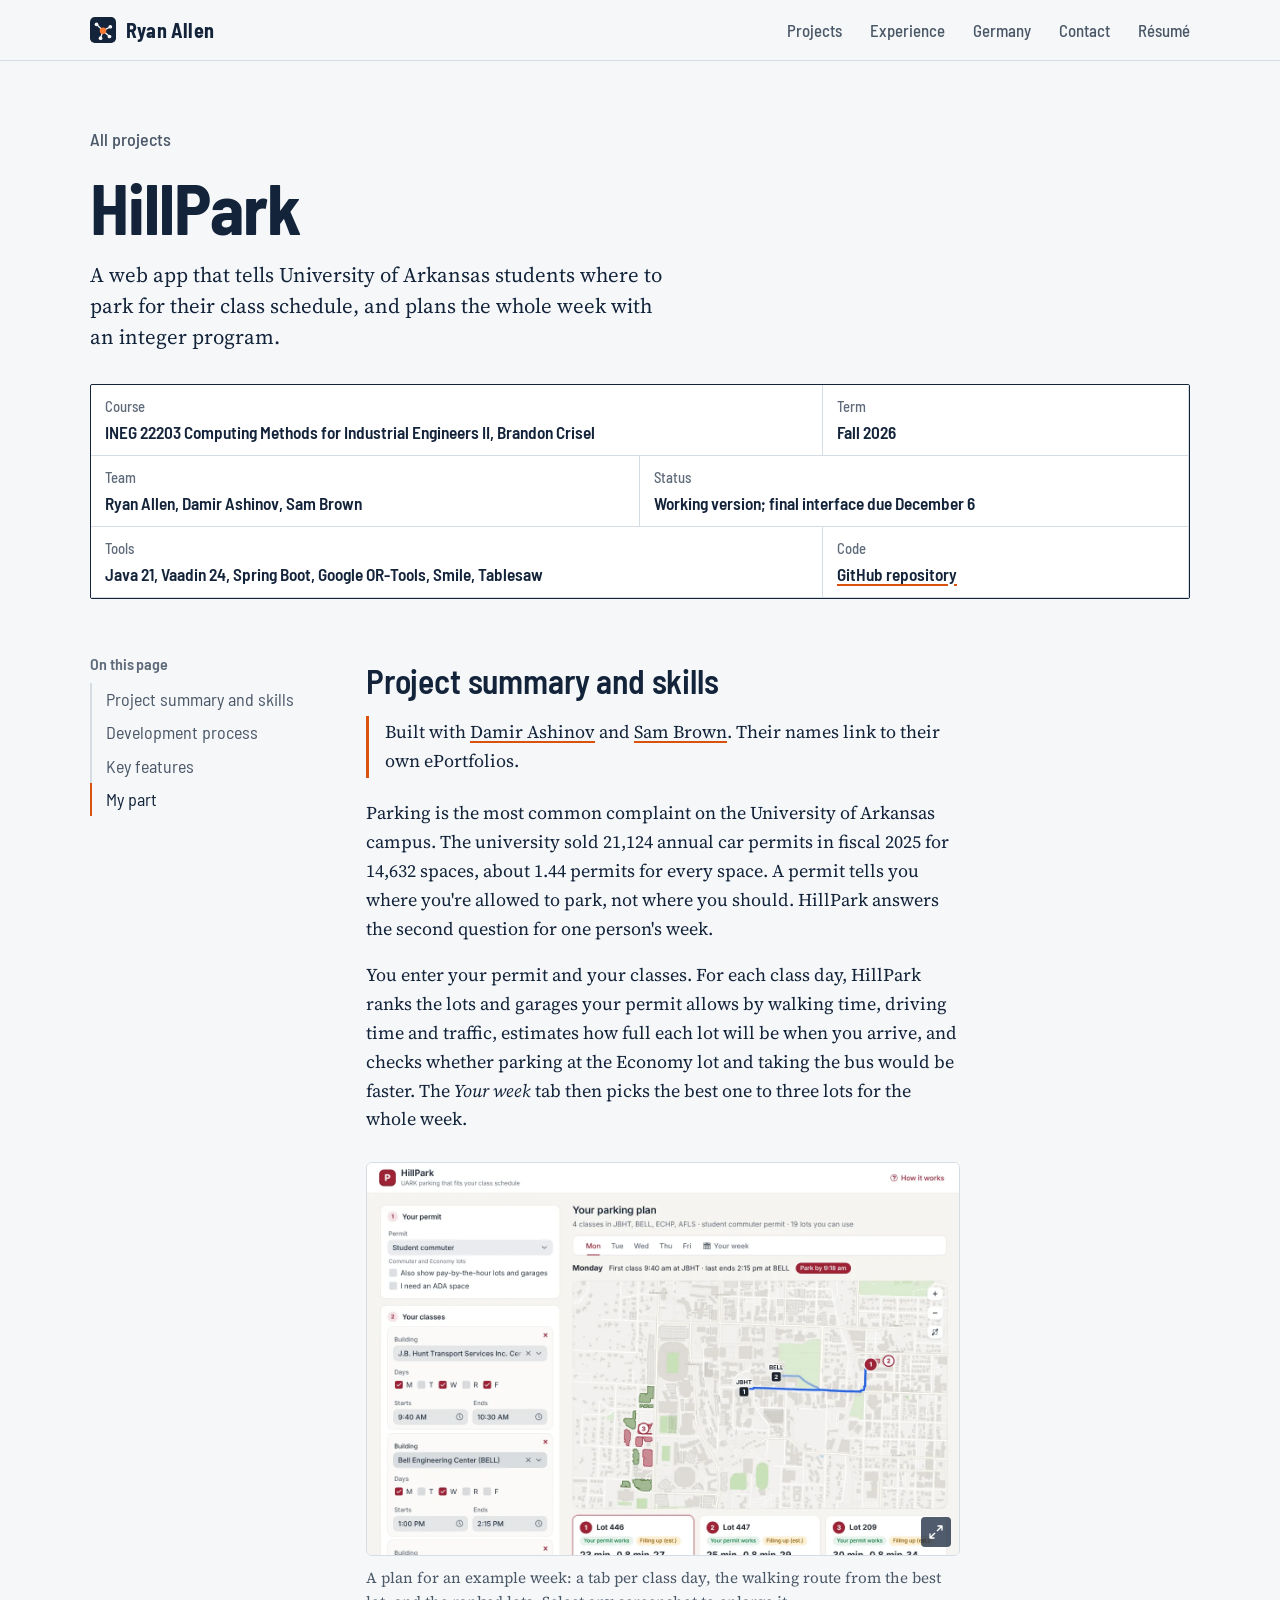
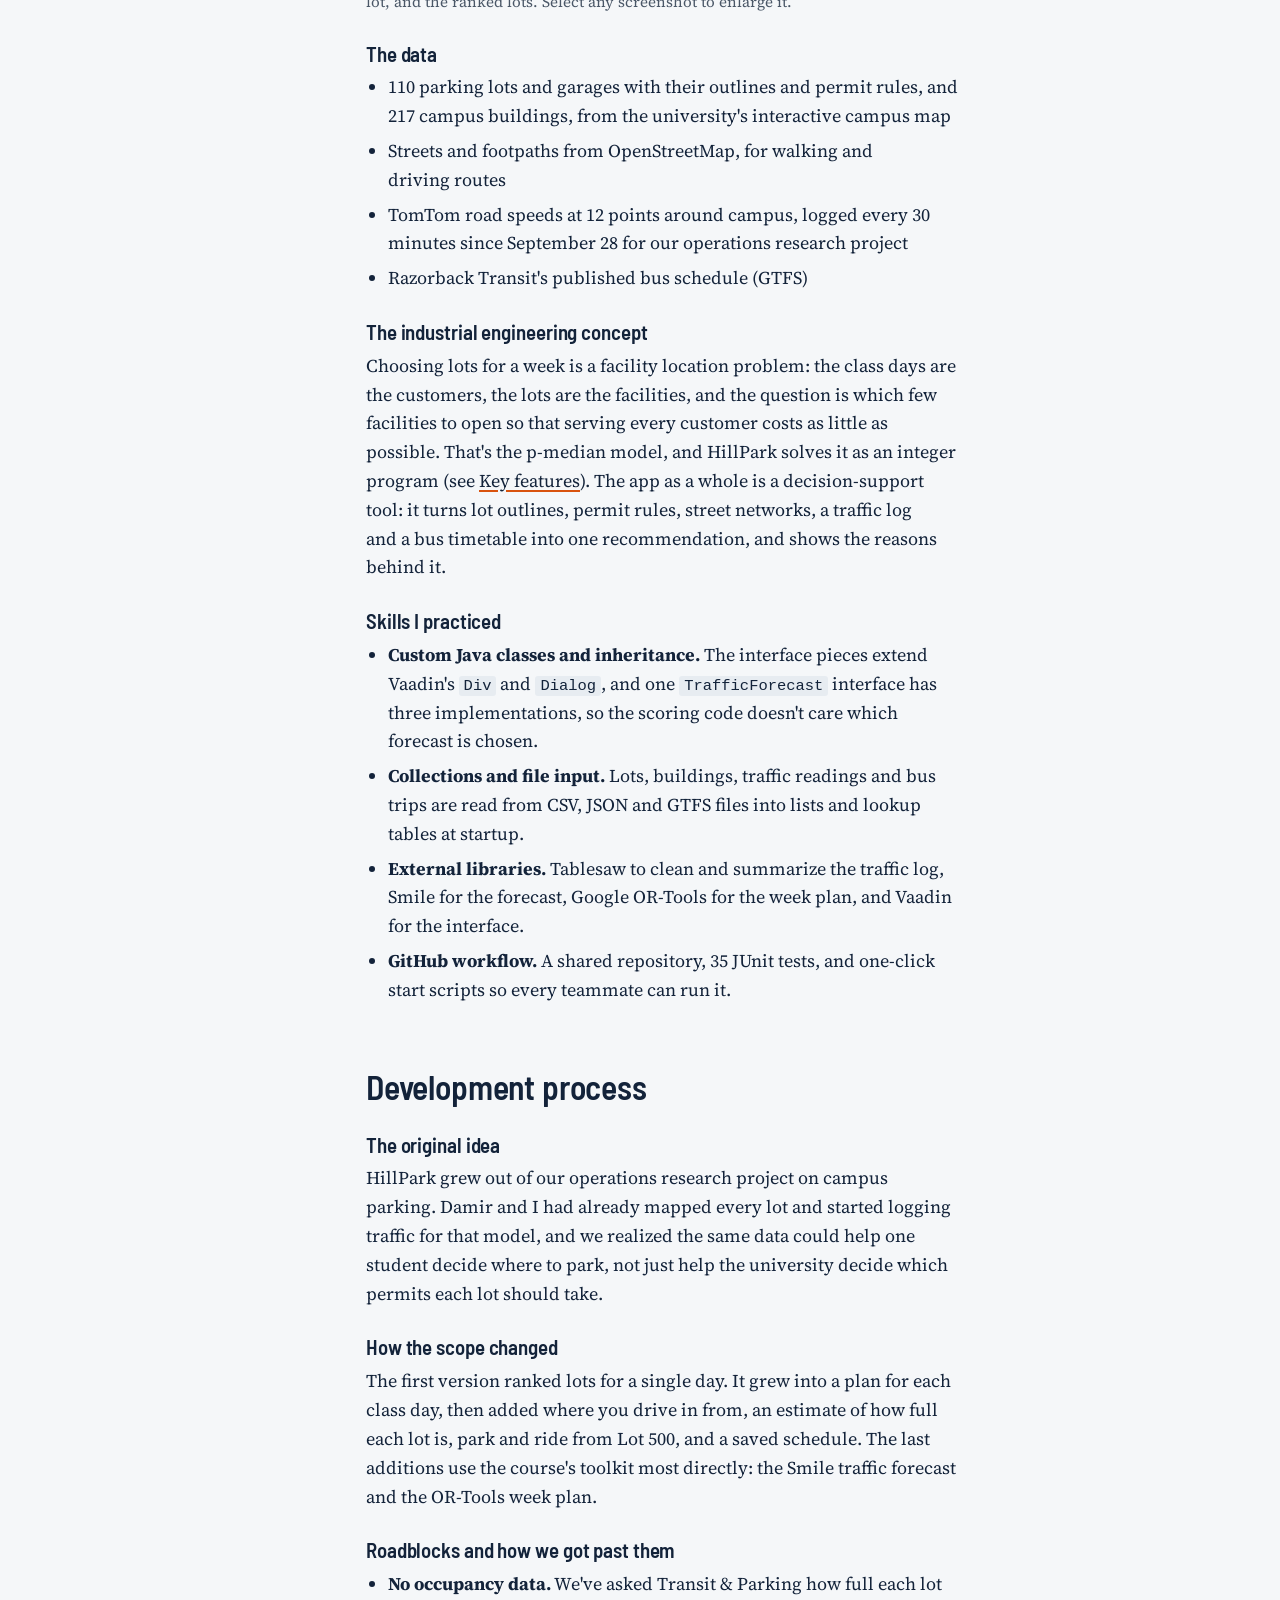
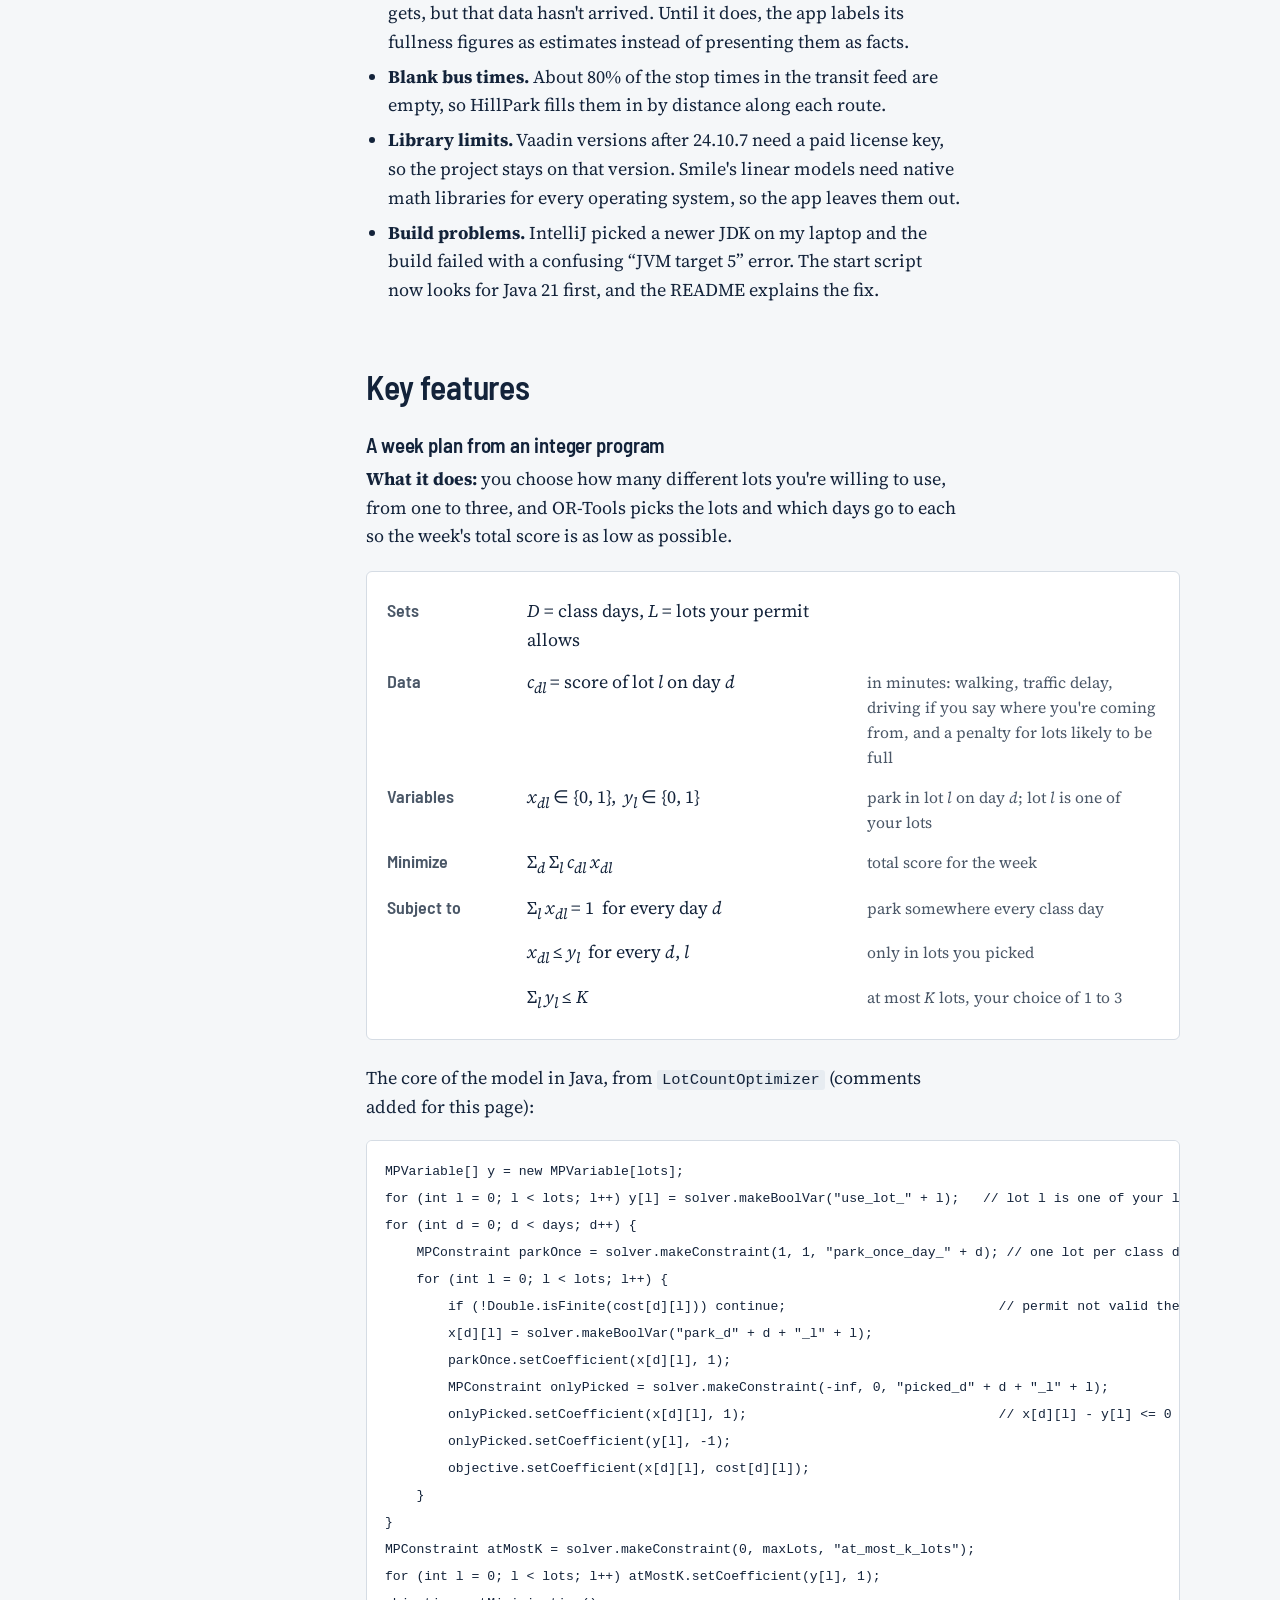
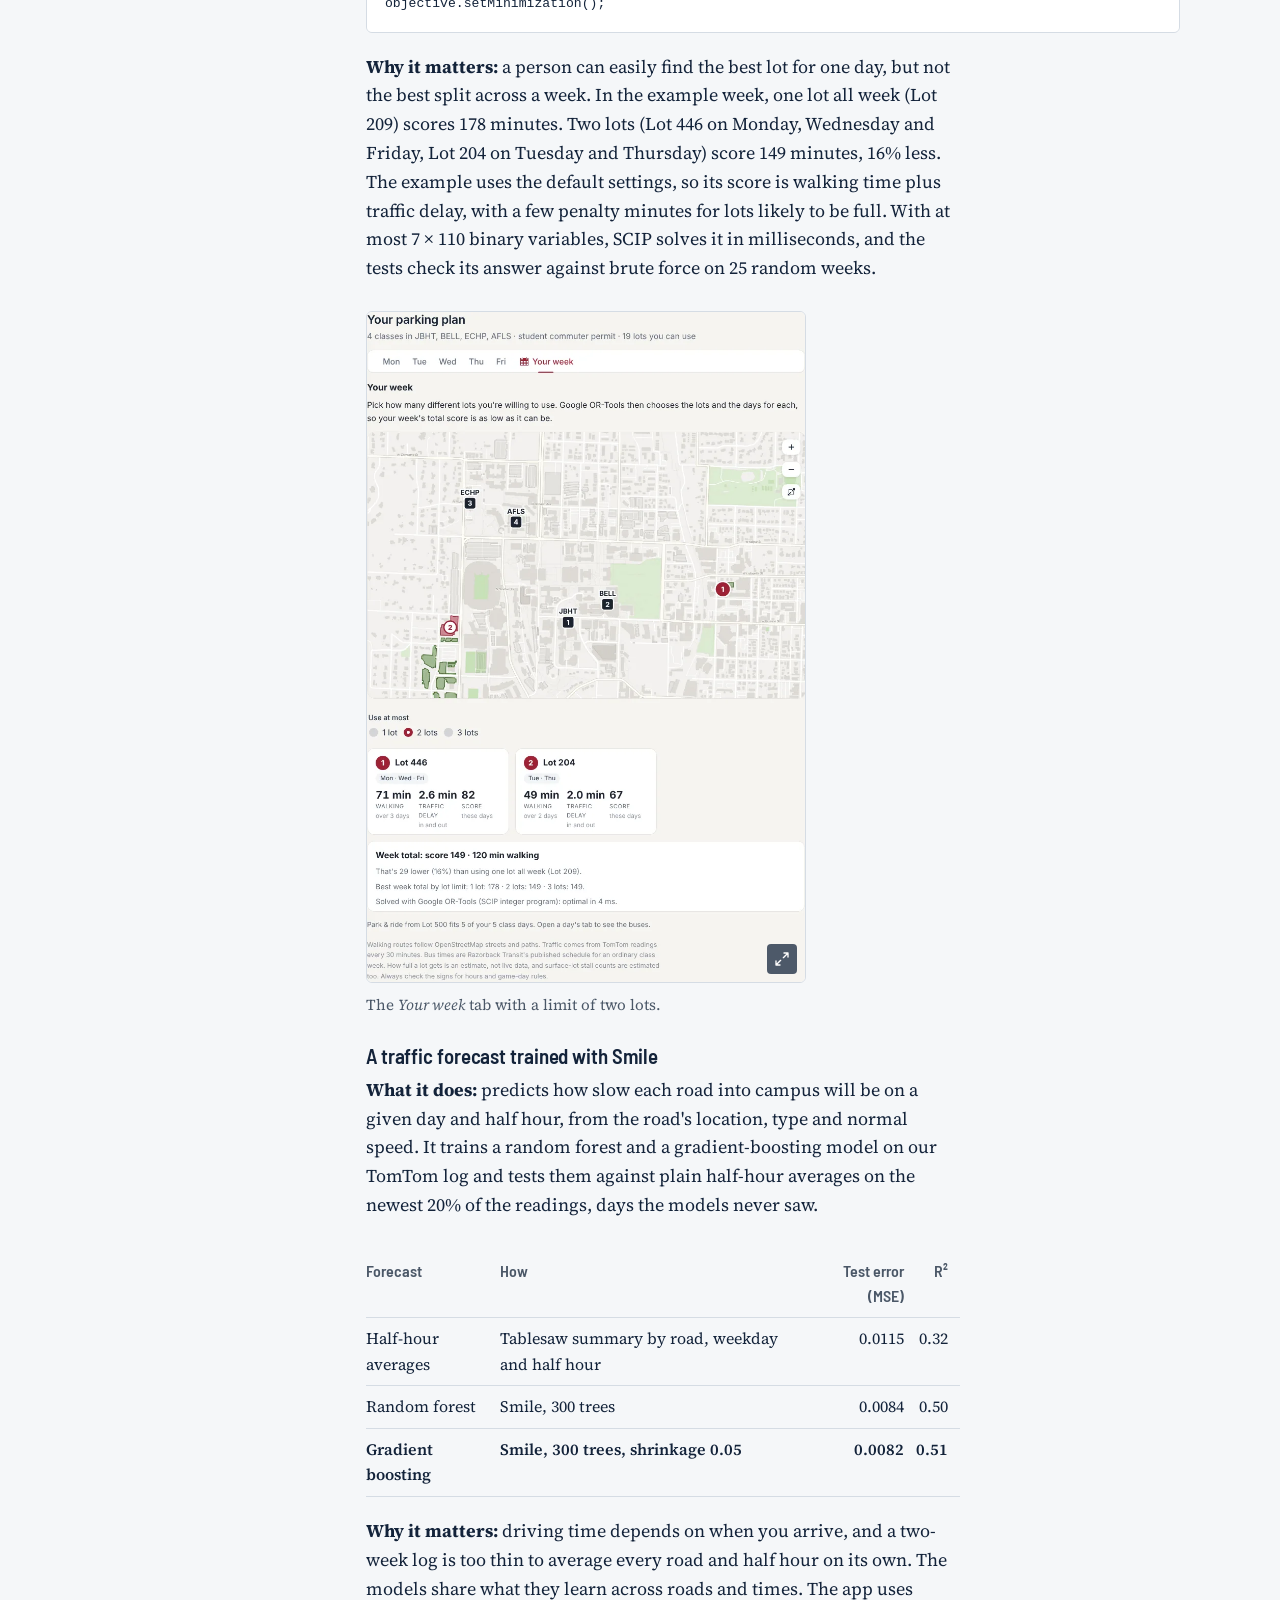
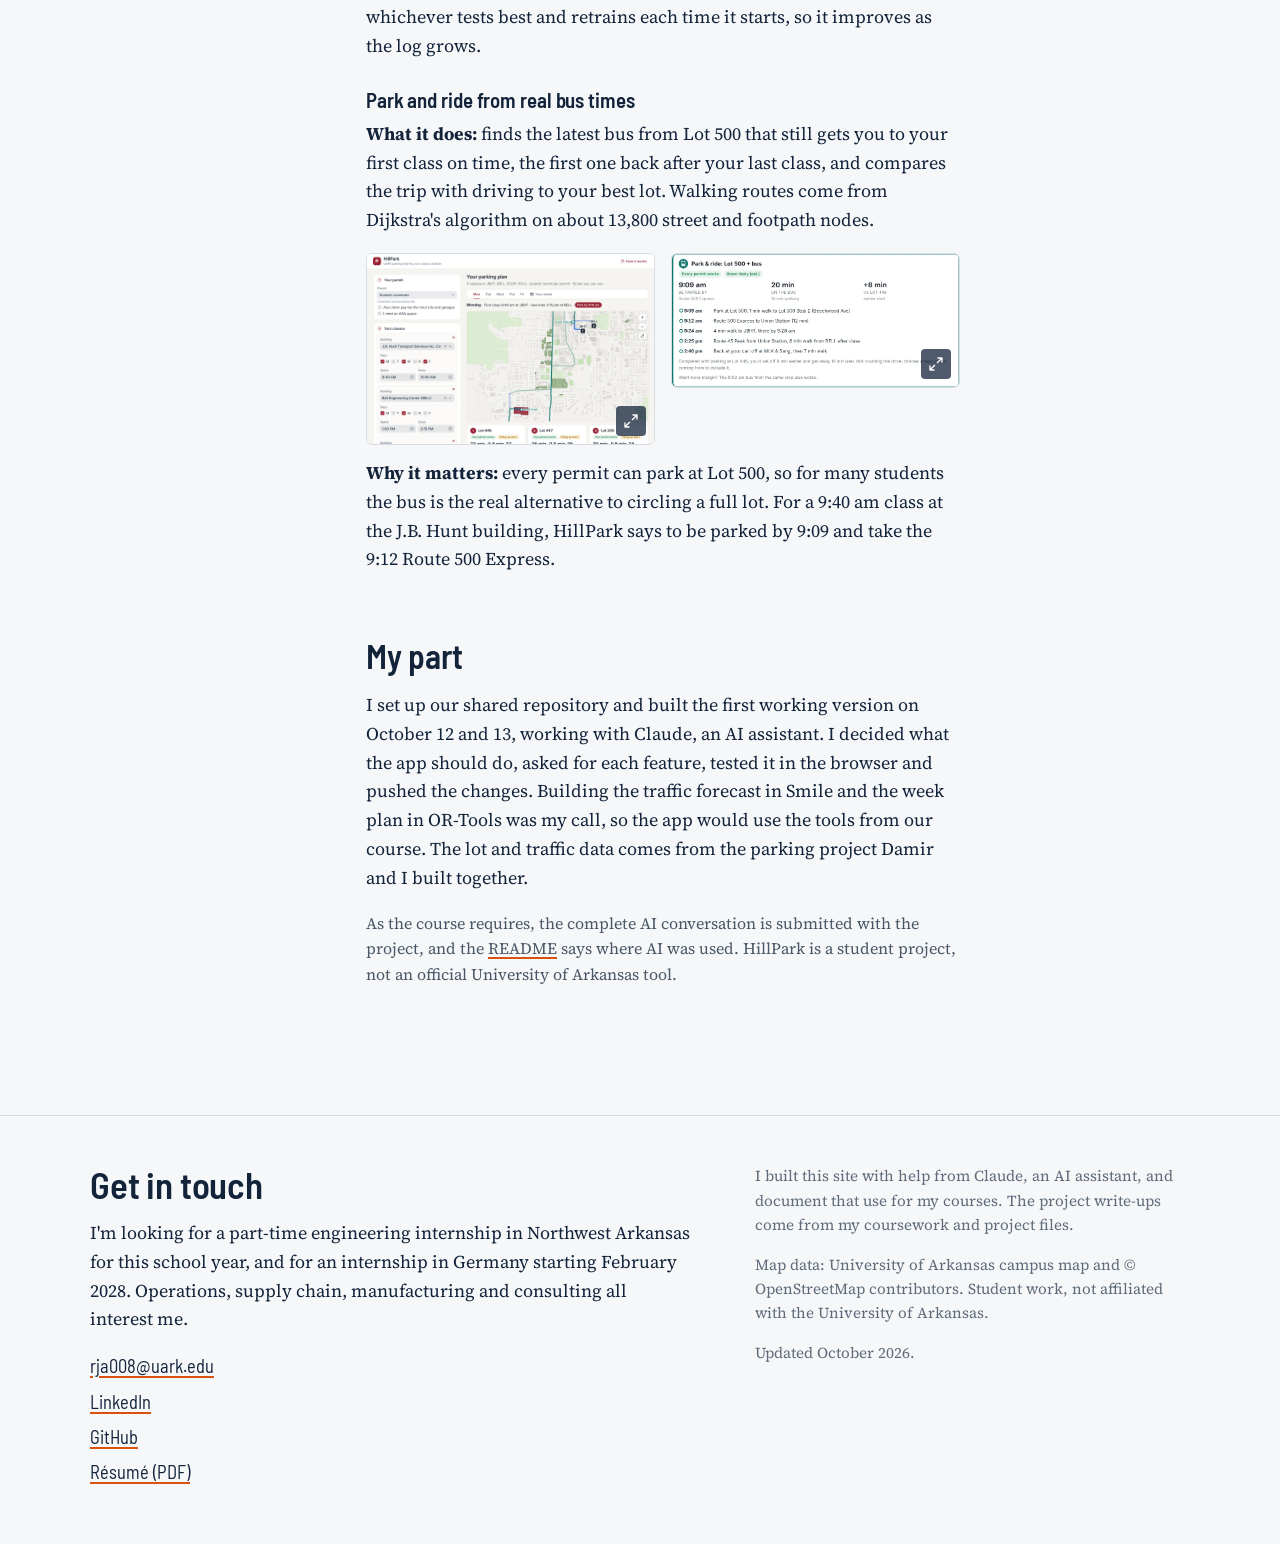
==== commit ed6a4863: "Apply site review items 1-15 - Link Sam Brown's ePortfolio on the HillPark page - Hero map: count on" ====
--- a/hillpark/index.html
+++ b/hillpark/index.html
@@ -27,7 +27,7 @@
 <header class="top">
   <div class="wrap">
     <a class="brand" href="../"><svg viewBox="0 0 32 32" aria-hidden="true"><rect width="32" height="32" rx="6" fill="#13233A"/><g stroke="#F5F7F9" stroke-width="1.6" stroke-linecap="round"><path d="M16 17 8 9M16 17l9-5M16 17l-3 9M16 17l8 7"/></g><g fill="#F5F7F9"><circle cx="8" cy="9" r="2.3"/><circle cx="25" cy="12" r="2.3"/><circle cx="13" cy="26" r="2.3"/><circle cx="24" cy="24" r="2.3"/></g><circle cx="16" cy="17" r="4" fill="#FF7A33"/></svg>Ryan Allen</a>
-    <nav aria-label="Main"><ul><li class=""><a href="../#projects">Projects</a></li><li class="opt"><a href="../#germany">Germany</a></li><li class="opt"><a href="../#experience">Experience</a></li><li class=""><a href="../assets/Ryan_Allen_Resume.pdf">Résumé</a></li></ul></nav>
+    <nav aria-label="Main"><ul><li class=""><a href="../#projects">Projects</a></li><li class="opt"><a href="../#experience">Experience</a></li><li class="opt"><a href="../#germany">Germany</a></li><li class=""><a href="#contact">Contact</a></li><li class=""><a href="../assets/Ryan_Allen_Resume.pdf">Résumé</a></li></ul></nav>
   </div>
 </header>
 <main id="main">
@@ -40,11 +40,11 @@
 <div class="wrap case">
   <nav class="toc" aria-label="On this page"><h2>On this page</h2><ol><li><a href="#summary">Project summary and skills</a></li><li><a href="#process">Development process</a></li><li><a href="#features">Key features</a></li><li><a href="#part">My part</a></li></ol></nav>
   <div class="prose"><section id="summary" aria-labelledby="summary-h"><h2 id="summary-h">Project summary and skills</h2>
-<p class="callout">Built with <a href="https://damirs-stupendous-site-b66f69.webflow.io/">Damir Ashinov</a> and Sam Brown. Their names link to their own ePortfolios.</p>
+<p class="callout">Built with <a href="https://damirs-stupendous-site-b66f69.webflow.io/">Damir Ashinov</a> and <a href="https://sambrown1244.github.io/">Sam Brown</a>. Their names link to their own ePortfolios.</p>
 <p>Parking is the most common complaint on the University of Arkansas campus. The university sold 21,124 annual car permits in fiscal 2025 for 14,632 spaces, about 1.44 permits for every space. A permit tells you where you're allowed to park, not where you should. HillPark answers the second question for one person's week.</p>
 <p>You enter your permit and your classes. For each class day, HillPark ranks the lots and garages your permit allows by walking time, driving time and traffic, estimates how full each lot will be when you arrive, and checks whether parking at the Economy lot and taking the bus would be faster. The <em>Your week</em> tab then picks the best one to three lots for the whole week.</p>
-<figure class="fig"><div class="frame"><img src="../assets/img/hillpark-plan.webp" alt="HillPark showing a plan for an example week: a tab per class day, a campus map with the walking route from the best lot, and ranked lot cards." width="1360" height="900" loading="lazy" decoding="async"></div>
-<figcaption>A plan for an example week: a tab per class day, the walking route from the best lot, and the ranked lots.</figcaption></figure>
+<figure class="fig"><div class="frame"><a class="zoom" href="../assets/img/hillpark-plan.webp" data-w="1360" data-h="900" aria-label="Enlarge: HillPark showing a plan for an example week: a tab per class day, a campus map with the walking route from the best lot, and ranked lot cards."><img src="../assets/img/hillpark-plan.webp" alt="HillPark showing a plan for an example week: a tab per class day, a campus map with the walking route from the best lot, and ranked lot cards." width="1360" height="900" loading="lazy" decoding="async"></a></div>
+<figcaption>A plan for an example week: a tab per class day, the walking route from the best lot, and the ranked lots. Select any screenshot to enlarge it.</figcaption></figure>
 <h3>The data</h3>
 <ul>
 <li>110 parking lots and garages with their outlines and permit rules, and 217 campus buildings, from the university's interactive campus map</li>
@@ -76,7 +76,7 @@
 <p><strong>What it does:</strong> you choose how many different lots you're willing to use, from one to three, and OR-Tools picks the lots and which days go to each so the week's total score is as low as possible.</p>
 <div class="model" role="group" aria-label="The week-plan integer program">
 <div class="row"><span class="k">Sets</span><span class="e"><var>D</var> = class days, <var>L</var> = lots your permit allows</span><span class="c"></span></div>
-<div class="row"><span class="k">Data</span><span class="e"><var>c<sub>dl</sub></var> = score of lot <var>l</var> on day <var>d</var></span><span class="c">walking, driving and traffic minutes</span></div>
+<div class="row"><span class="k">Data</span><span class="e"><var>c<sub>dl</sub></var> = score of lot <var>l</var> on day <var>d</var></span><span class="c">in minutes: walking, traffic delay, driving if you say where you're coming from, and a penalty for lots likely to be full</span></div>
 <div class="row"><span class="k">Variables</span><span class="e"><var>x<sub>dl</sub></var> ∈ {0, 1}, &nbsp;<var>y<sub>l</sub></var> ∈ {0, 1}</span><span class="c">park in lot <var>l</var> on day <var>d</var>; lot <var>l</var> is one of your lots</span></div>
 <div class="row"><span class="k">Minimize</span><span class="e">Σ<sub><var>d</var></sub> Σ<sub><var>l</var></sub> <var>c<sub>dl</sub></var> <var>x<sub>dl</sub></var></span><span class="c">total score for the week</span></div>
 <div class="row"><span class="k">Subject to</span><span class="e">Σ<sub><var>l</var></sub> <var>x<sub>dl</sub></var> = 1 &nbsp;for every day <var>d</var></span><span class="c">park somewhere every class day</span></div>
@@ -101,8 +101,8 @@
 MPConstraint atMostK = solver.makeConstraint(0, maxLots, "at_most_k_lots");
 for (int l = 0; l &lt; lots; l++) atMostK.setCoefficient(y[l], 1);
 objective.setMinimization();</code></pre>
-<p><strong>Why it matters:</strong> a person can easily find the best lot for one day, but not the best split across a week. In the example week, one lot all week (Lot 209) scores 178. Two lots (Lot 446 on Monday, Wednesday and Friday, Lot 204 on Tuesday and Thursday) score 149, 16% better. With at most 7 × 110 binary variables, SCIP solves it in milliseconds, and the tests check its answer against brute force on 25 random weeks.</p>
-<figure class="fig" style="max-width:440px"><div class="frame"><img src="../assets/img/hillpark-week.webp" alt="The Your week tab: two lots chosen, Lot 446 for Monday, Wednesday and Friday and Lot 204 for Tuesday and Thursday, with a week total 16% lower than using one lot." width="860" height="1315" loading="lazy" decoding="async"></div>
+<p><strong>Why it matters:</strong> a person can easily find the best lot for one day, but not the best split across a week. In the example week, one lot all week (Lot 209) scores 178 minutes. Two lots (Lot 446 on Monday, Wednesday and Friday, Lot 204 on Tuesday and Thursday) score 149 minutes, 16% less. The example uses the default settings, so its score is walking time plus traffic delay, with a few penalty minutes for lots likely to be full. With at most 7 × 110 binary variables, SCIP solves it in milliseconds, and the tests check its answer against brute force on 25 random weeks.</p>
+<figure class="fig" style="max-width:440px"><div class="frame"><a class="zoom" href="../assets/img/hillpark-week.webp" data-w="860" data-h="1315" aria-label="Enlarge: The Your week tab: two lots chosen, Lot 446 for Monday, Wednesday and Friday and Lot 204 for Tuesday and Thursday, with a week total 16% lower than using one lot."><img src="../assets/img/hillpark-week.webp" alt="The Your week tab: two lots chosen, Lot 446 for Monday, Wednesday and Friday and Lot 204 for Tuesday and Thursday, with a week total 16% lower than using one lot." width="860" height="1315" loading="lazy" decoding="async"></a></div>
 <figcaption>The <em>Your week</em> tab with a limit of two lots.</figcaption></figure>
 
 <h3>A traffic forecast trained with Smile</h3>
@@ -119,8 +119,8 @@
 <h3>Park and ride from real bus times</h3>
 <p><strong>What it does:</strong> finds the latest bus from Lot 500 that still gets you to your first class on time, the first one back after your last class, and compares the trip with driving to your best lot. Walking routes come from Dijkstra's algorithm on about 13,800 street and footpath nodes.</p>
 <div class="pair">
-<figure class="fig" style="margin:0"><div class="frame"><img src="../assets/img/hillpark-ride-map.webp" alt="Map of a park-and-ride trip: Lot 500, the Route 500 Express along Razorback Road, and the walk to class." width="1360" height="900" loading="lazy" decoding="async"></div></figure>
-<figure class="fig" style="margin:0"><div class="frame"><img src="../assets/img/hillpark-ride-card.webp" alt="The park-and-ride card: be parked at Lot 500 by 9:09 am, 20 minutes on the bus, with each step of the trip." width="860" height="399" loading="lazy" decoding="async"></div></figure>
+<figure class="fig" style="margin:0"><div class="frame"><a class="zoom" href="../assets/img/hillpark-ride-map.webp" data-w="1360" data-h="900" aria-label="Enlarge: Map of a park-and-ride trip: Lot 500, the Route 500 Express along Razorback Road, and the walk to class."><img src="../assets/img/hillpark-ride-map.webp" alt="Map of a park-and-ride trip: Lot 500, the Route 500 Express along Razorback Road, and the walk to class." width="1360" height="900" loading="lazy" decoding="async"></a></div></figure>
+<figure class="fig" style="margin:0"><div class="frame"><a class="zoom" href="../assets/img/hillpark-ride-card.webp" data-w="860" data-h="399" aria-label="Enlarge: The park-and-ride card: be parked at Lot 500 by 9:09 am, 20 minutes on the bus, with each step of the trip."><img src="../assets/img/hillpark-ride-card.webp" alt="The park-and-ride card: be parked at Lot 500 by 9:09 am, 20 minutes on the bus, with each step of the trip." width="860" height="399" loading="lazy" decoding="async"></a></div></figure>
 </div>
 <p style="margin-top:14px"><strong>Why it matters:</strong> every permit can park at Lot 500, so for many students the bus is the real alternative to circling a full lot. For a 9:40 am class at the J.B. Hunt building, HillPark says to be parked by 9:09 and take the 9:12 Route 500 Express.</p></section><section id="part" aria-labelledby="part-h"><h2 id="part-h">My part</h2>
 <p>I set up our shared repository and built the first working version on October 12 and 13, working with Claude, an AI assistant. I decided what the app should do, asked for each feature, tested it in the browser and pushed the changes. Building the traffic forecast in Smile and the week plan in OR-Tools was my call, so the app would use the tools from our course. The lot and traffic data comes from the parking project Damir and I built together.</p>
--- a/assets/site.css
+++ b/assets/site.css
@@ -345,3 +345,61 @@
 @media (min-width: 1200px) {
   .prose pre.code, .prose .model { width: calc(100% + 220px); }
 }
+
+/* ---- 2026-10-14 review changes ---- */
+/* Label above the name, optional headshot */
+.eyebrow { font-family: var(--display); font-weight: 600; font-size: 1.08rem; letter-spacing: 0.02em; color: var(--signal-text); margin: 0 0 14px; }
+.eyebrow span { white-space: nowrap; }
+.eyebrow i { font-style: normal; color: var(--ink-3); margin-left: 6px; }
+.headshot { width: 112px; height: 112px; object-fit: cover; border-radius: 6px; border: 1px solid var(--rule); margin-bottom: 22px; }
+
+/* Map key under the hero map */
+.solver-key { margin: 10px 0 0; font-size: 0.95rem; gap: 4px 16px; }
+.solver-key .sw { background: var(--lot-cand); }
+.solver-key .sw.dot { background: var(--ink); border-radius: 50%; width: 9px; height: 9px; vertical-align: 0; }
+.solver-key .sw.open { background: var(--signal); border-radius: 50%; }
+.solver-key .sw.walk { background: var(--signal); width: 16px; height: 2px; border-radius: 1px; vertical-align: 4px; }
+
+/* Sub-headings inside a section (Course assignments, Other work) */
+.subhead { font-size: 1.25rem; color: var(--ink-2); margin: 36px 0 20px; padding-top: 28px; border-top: 1px solid var(--rule); }
+
+/* Smaller project cards for course assignments */
+.work-small { list-style: none; margin: 0; padding: 0; display: grid; grid-template-columns: repeat(2, minmax(0, 1fr)); gap: 28px clamp(24px, 4vw, 48px); }
+.work-small > li { display: grid; grid-template-columns: 168px minmax(0, 1fr); gap: 4px 20px; align-content: start; }
+.work-small .thumb { grid-row: 1 / span 5; display: block; background: var(--surface); border: 1px solid var(--rule); border-radius: 6px; overflow: hidden; aspect-ratio: 16 / 10; align-self: start; }
+.work-small .thumb svg { width: 100%; height: 100%; }
+.work-small h4 { font-size: 1.3rem; margin-bottom: 4px; }
+.work-small h4 a { text-decoration: none; }
+.work-small h4 a:hover { text-decoration: underline; text-decoration-color: var(--signal); }
+.work-small .meta { font-size: 0.98rem; margin-bottom: 8px; }
+.work-small p { font-size: 1.02rem; }
+@media (max-width: 1060px) { .work-small { grid-template-columns: minmax(0, 1fr); } }
+@media (max-width: 560px) {
+  .work-small > li { grid-template-columns: minmax(0, 1fr); }
+  .work-small .thumb { display: none; }
+}
+
+/* One-line jobs */
+.jobs.brief > li { padding: 14px 0; align-items: baseline; }
+.jobs.brief > li:first-child { padding-top: 0; border-top: 0; }
+.jobs.brief h4 { font-size: 1.15rem; }
+.jobs.brief > li > p { margin: 0; }
+.jobs.brief .org .when { color: var(--ink-3); white-space: nowrap; }
+
+/* Click to enlarge */
+a.zoom { display: block; position: relative; cursor: zoom-in; }
+a.zoom::after {
+  content: ""; position: absolute; right: 8px; bottom: 8px; width: 30px; height: 30px; border-radius: 4px;
+  background: rgba(19, 35, 58, 0.82) url("data:image/svg+xml,%3Csvg xmlns='http://www.w3.org/2000/svg' viewBox='0 0 24 24' fill='none' stroke='white' stroke-width='2' stroke-linecap='round' stroke-linejoin='round'%3E%3Cpath d='M15 3h6v6M9 21H3v-6M21 3l-7 7M3 21l7-7'/%3E%3C/svg%3E") center / 16px no-repeat;
+  opacity: 0.9; transition: opacity 0.15s;
+}
+a.zoom:hover::after, a.zoom:focus-visible::after { opacity: 1; background-color: var(--signal); }
+dialog.viewer { padding: 0; border: 0; background: transparent; max-width: 96vw; max-height: 96vh; overflow: visible; }
+dialog.viewer::backdrop { background: rgba(8, 14, 24, 0.86); }
+dialog.viewer img { display: block; width: auto; height: auto; max-width: 96vw; max-height: 86vh; border-radius: 6px; background: #fff; }
+dialog.viewer p { color: #E7ECF2; font-family: var(--display); font-size: 1rem; margin: 10px 2px 0; max-width: 80ch; }
+dialog.viewer .close {
+  position: absolute; top: -14px; right: -14px; width: 40px; height: 40px; border-radius: 50%; border: 0; cursor: pointer;
+  background: #fff; color: #13233A; font: 600 22px/40px var(--display); text-align: center; box-shadow: 0 2px 8px rgba(0,0,0,0.3);
+}
+@media (max-width: 640px) { dialog.viewer .close { top: 6px; right: 6px; } }
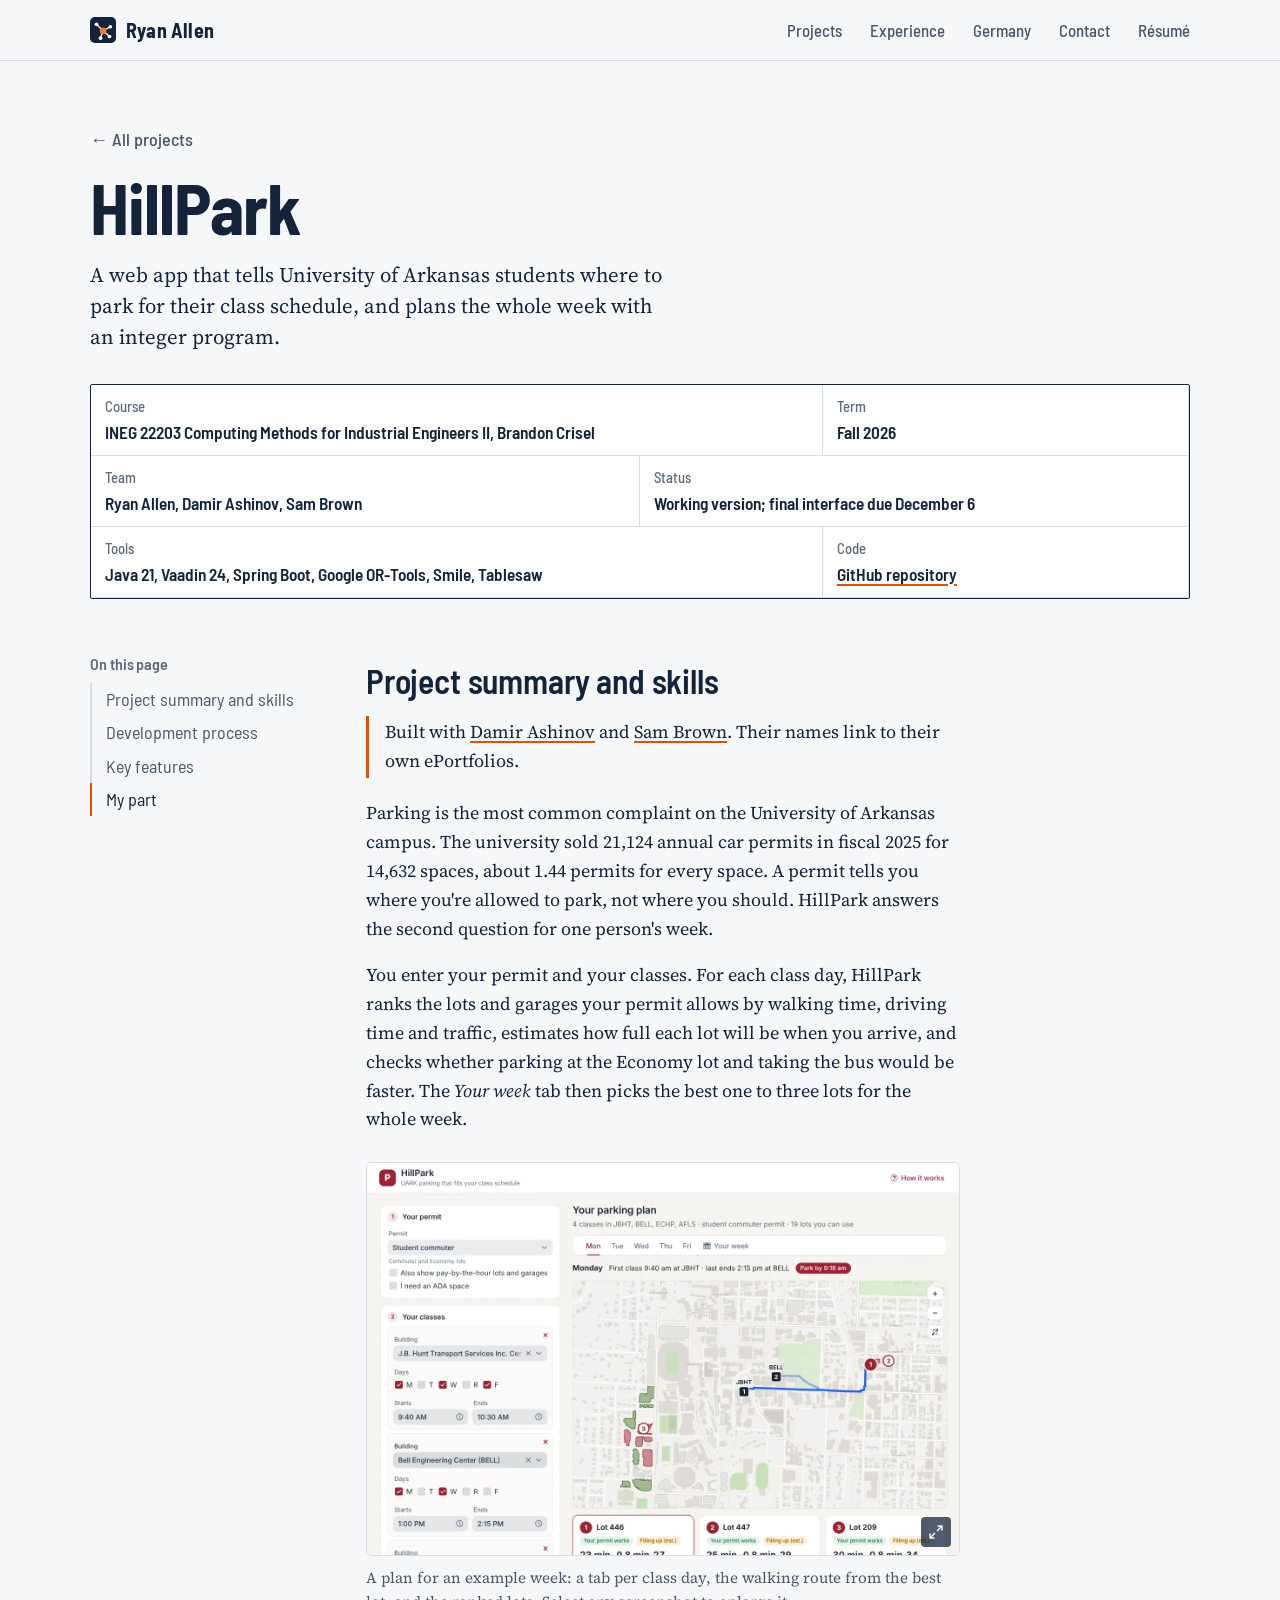
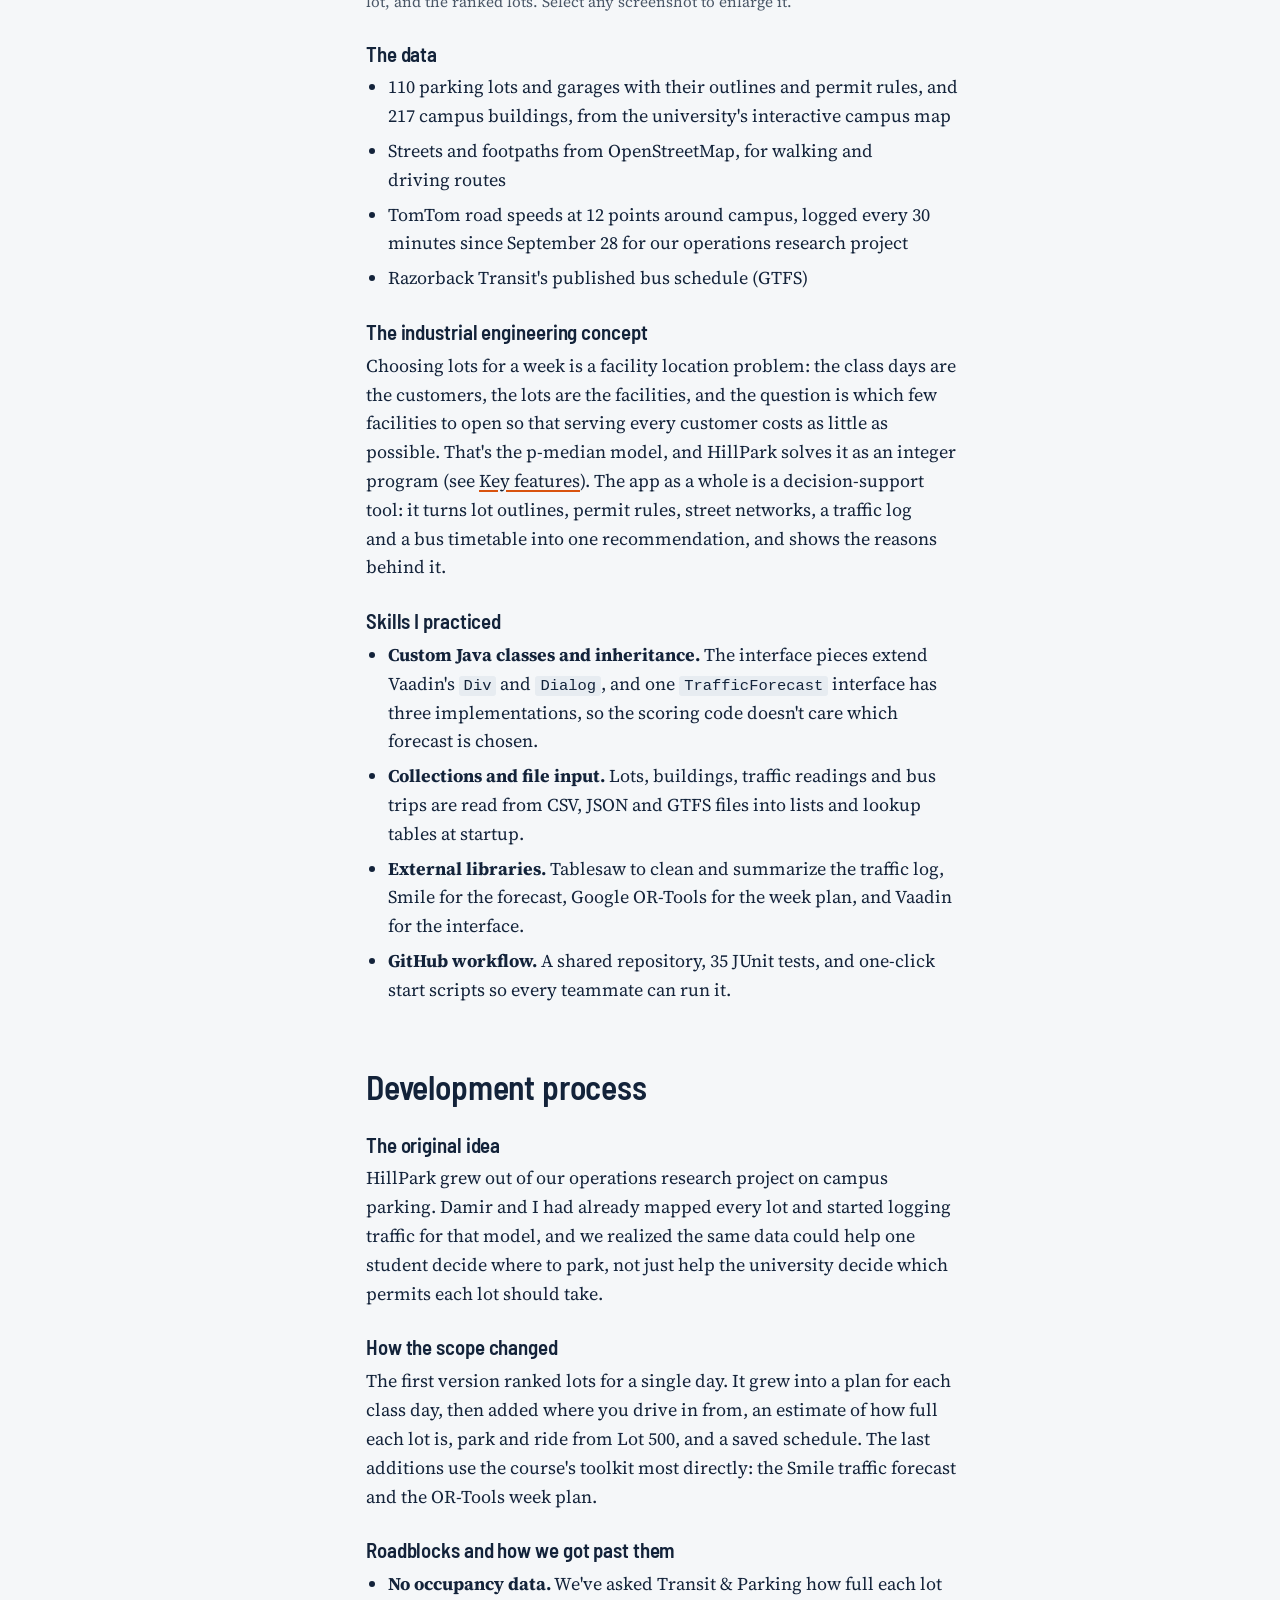
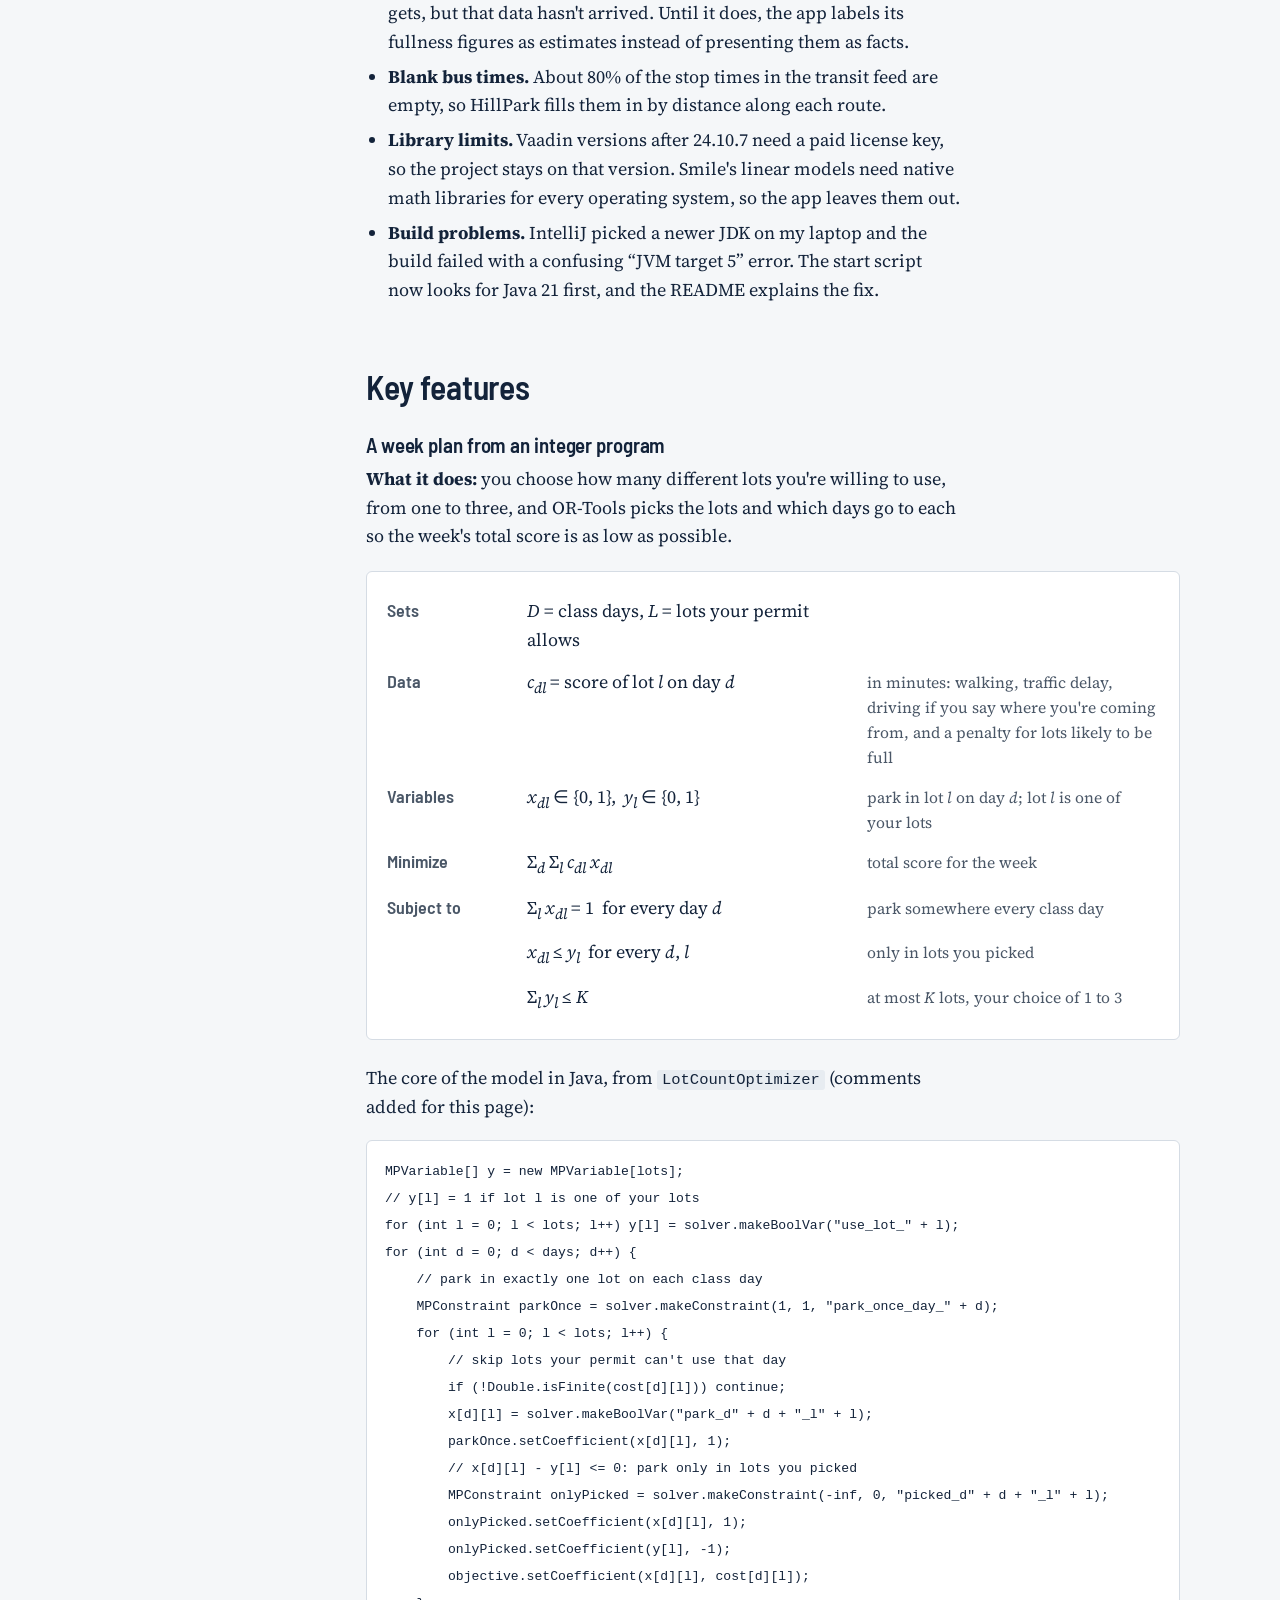
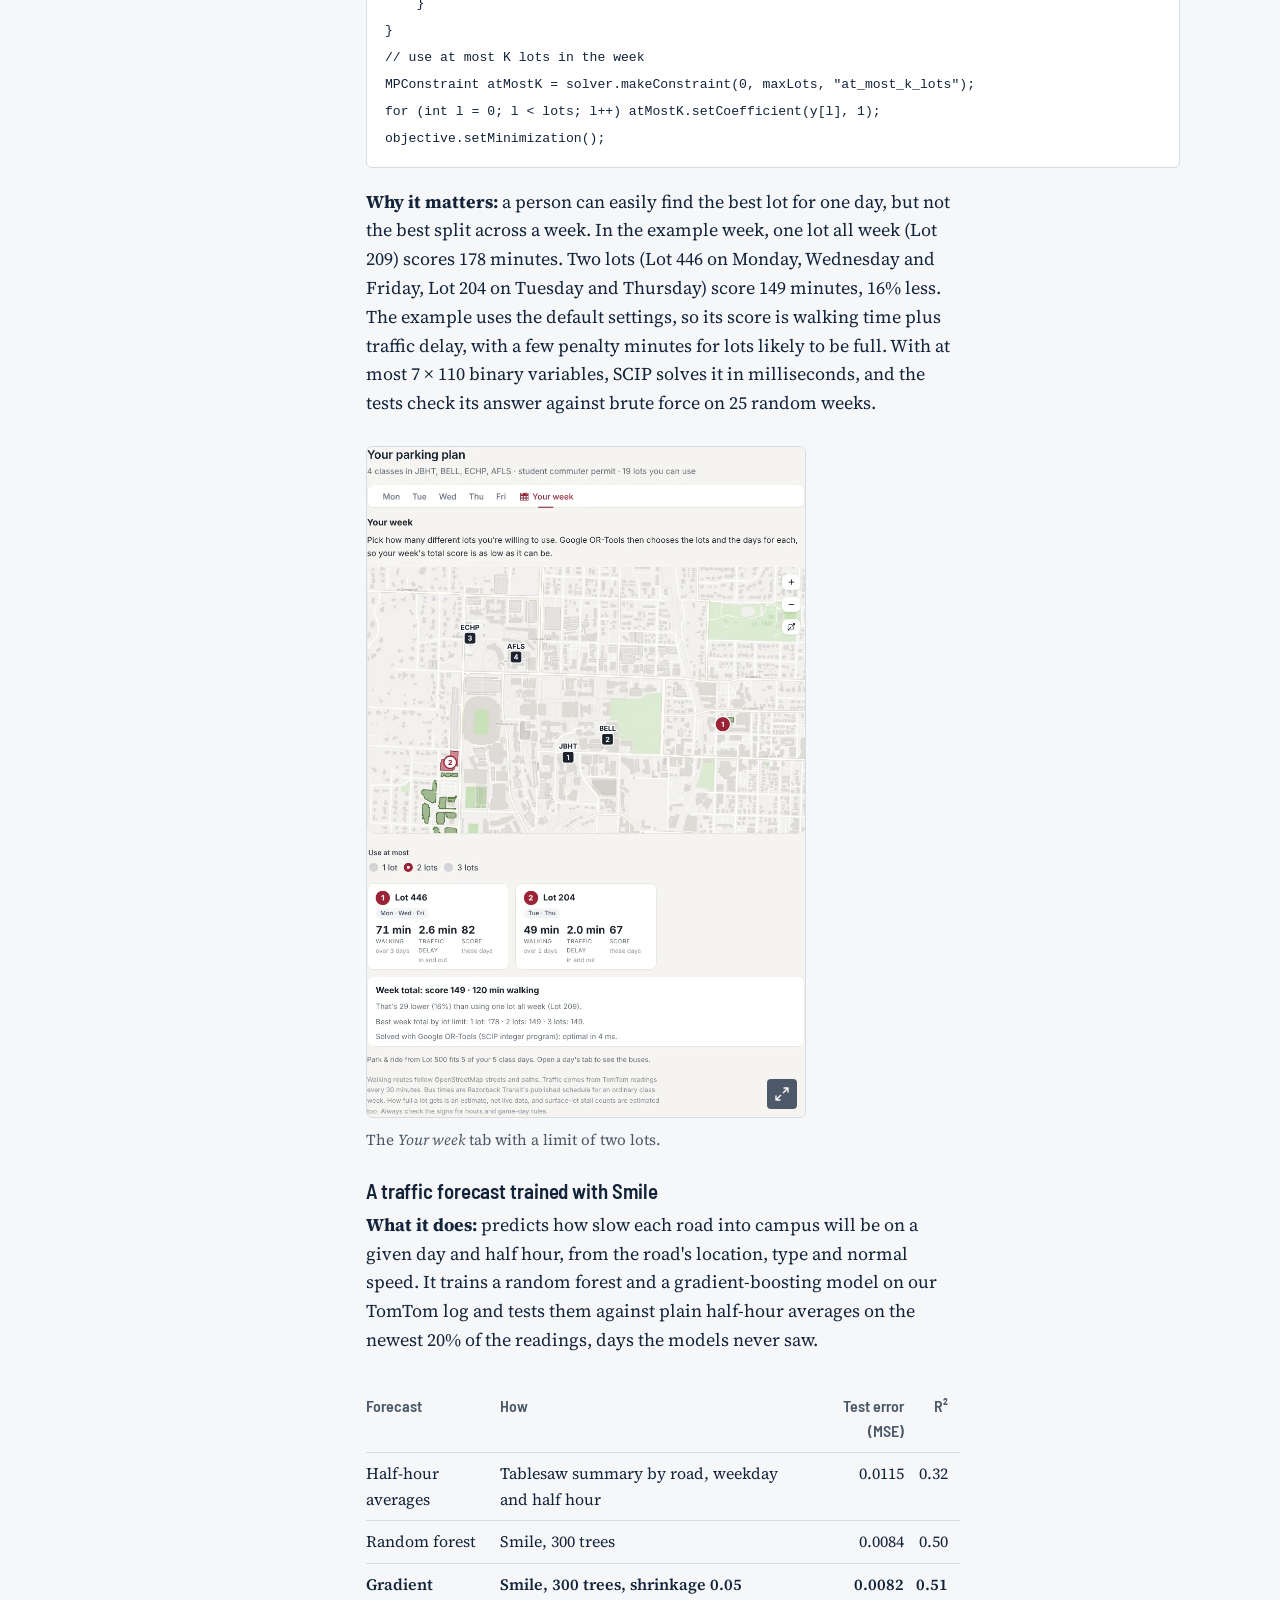
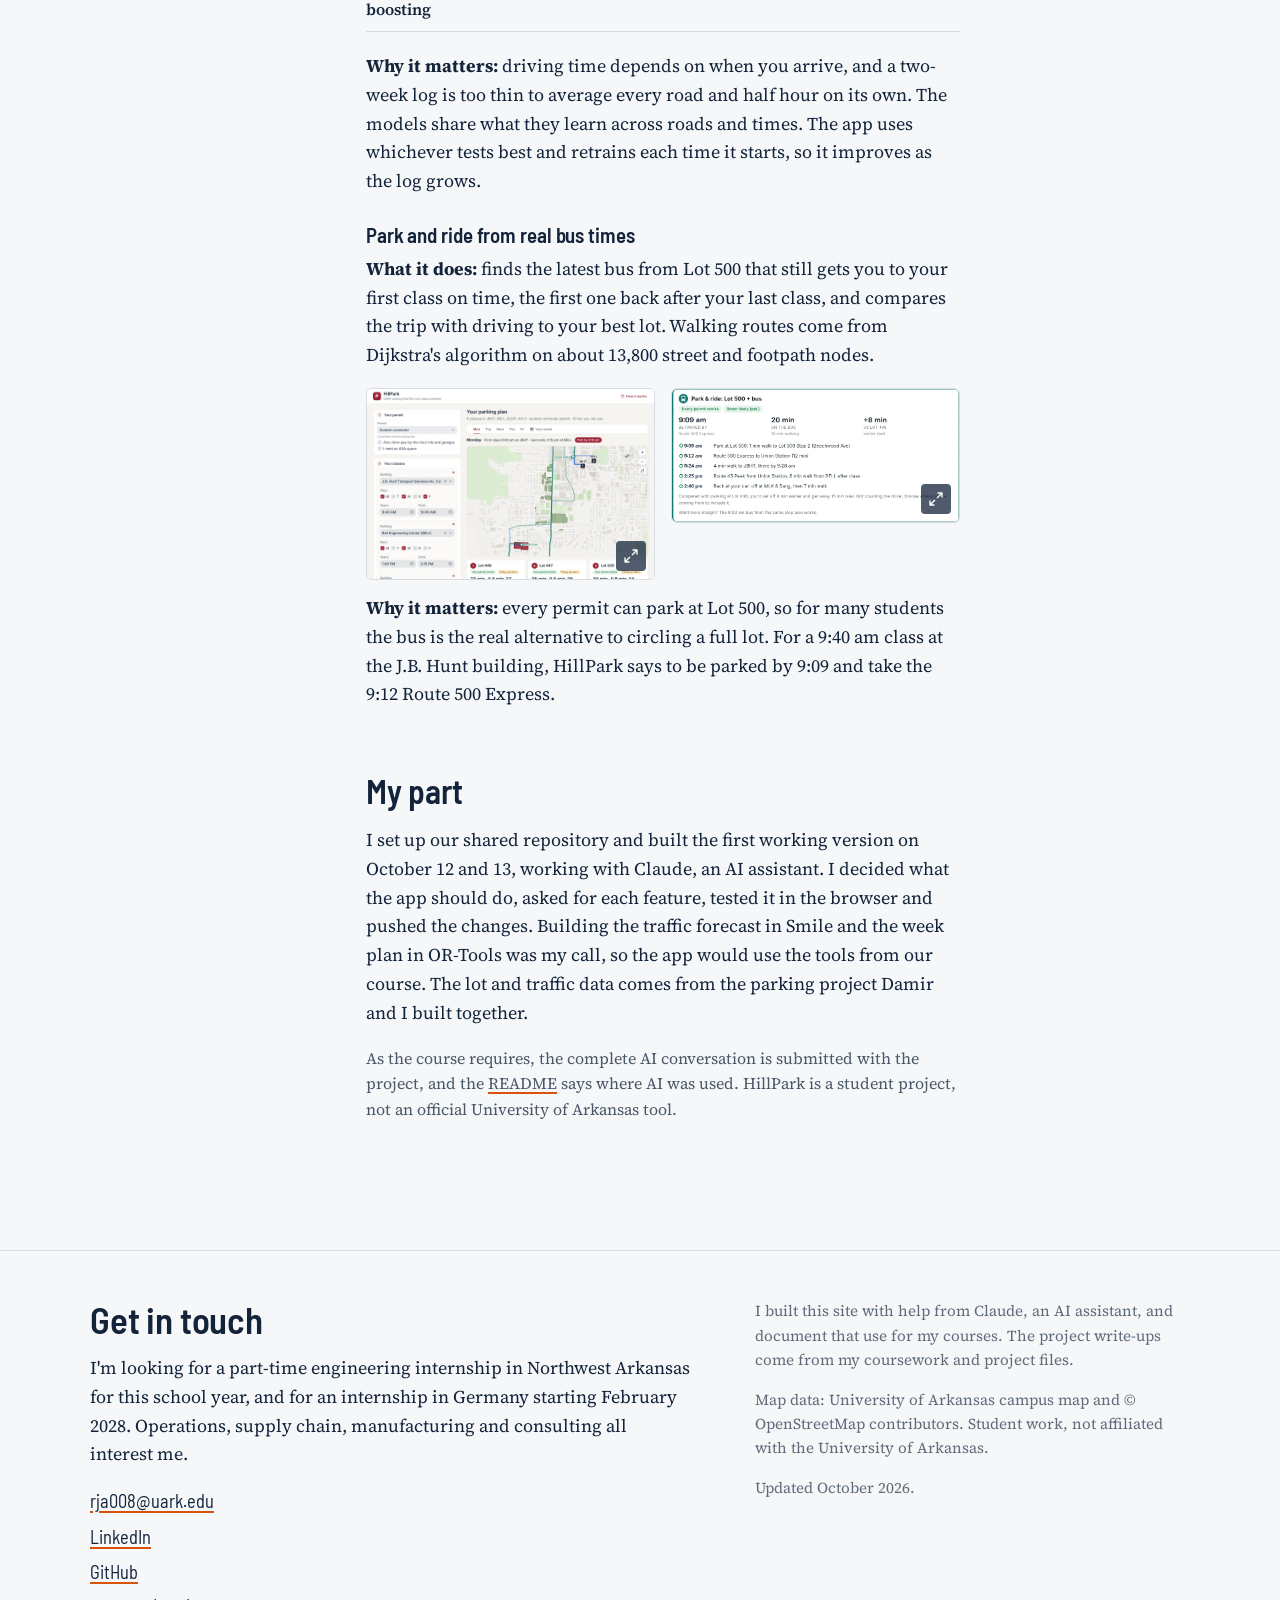
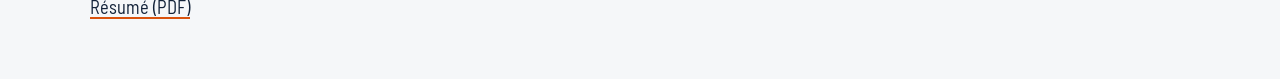
==== commit a490ede9: "Apply layout Option A, light-only colors and fixes 16-19 - Hero map: question as a heading above the" ====
--- a/hillpark/index.html
+++ b/hillpark/index.html
@@ -14,8 +14,7 @@
 <meta property="og:image:width" content="1200">
 <meta property="og:image:height" content="630">
 <meta name="twitter:card" content="summary_large_image">
-<meta name="theme-color" content="#F5F7F9" media="(prefers-color-scheme: light)">
-<meta name="theme-color" content="#0F1B2B" media="(prefers-color-scheme: dark)">
+<meta name="theme-color" content="#F5F7F9">
 <link rel="icon" href="../favicon.svg" type="image/svg+xml">
 <link rel="preconnect" href="https://fonts.googleapis.com">
 <link rel="preconnect" href="https://fonts.gstatic.com" crossorigin>
@@ -32,7 +31,7 @@
 </header>
 <main id="main">
 <div class="case-head"><div class="wrap">
-  <a class="back" href="../#projects">All projects</a>
+  <a class="back" href="../#projects"><span aria-hidden="true">←</span> All projects</a>
   <h1>HillPark</h1>
   <p class="standfirst">A web app that tells University of Arkansas students where to park for their class schedule, and plans the whole week with an integer program.</p>
   <dl class="titleblock"><div class="w4"><dt>Course</dt><dd>INEG 22203 Computing Methods for Industrial Engineers II, Brandon Crisel</dd></div><div class="w2"><dt>Term</dt><dd>Fall 2026</dd></div><div class="w3"><dt>Team</dt><dd>Ryan Allen, Damir Ashinov, Sam Brown</dd></div><div class="w3"><dt>Status</dt><dd>Working version; final interface due December 6</dd></div><div class="w4"><dt>Tools</dt><dd>Java 21, Vaadin 24, Spring Boot, Google OR-Tools, Smile, Tablesaw</dd></div><div class="w2"><dt>Code</dt><dd><a href="https://github.com/RyanAllen2004/Hill-Park-Computing-App">GitHub repository</a></dd></div></dl>
@@ -85,19 +84,24 @@
 </div>
 <p>The core of the model in Java, from <code>LotCountOptimizer</code> (comments added for this page):</p>
 <pre class="code"><code>MPVariable[] y = new MPVariable[lots];
-for (int l = 0; l &lt; lots; l++) y[l] = solver.makeBoolVar("use_lot_" + l);   // lot l is one of your lots
+// y[l] = 1 if lot l is one of your lots
+for (int l = 0; l &lt; lots; l++) y[l] = solver.makeBoolVar("use_lot_" + l);
 for (int d = 0; d &lt; days; d++) {
-    MPConstraint parkOnce = solver.makeConstraint(1, 1, "park_once_day_" + d); // one lot per class day
+    // park in exactly one lot on each class day
+    MPConstraint parkOnce = solver.makeConstraint(1, 1, "park_once_day_" + d);
     for (int l = 0; l &lt; lots; l++) {
-        if (!Double.isFinite(cost[d][l])) continue;                           // permit not valid there
+        // skip lots your permit can't use that day
+        if (!Double.isFinite(cost[d][l])) continue;
         x[d][l] = solver.makeBoolVar("park_d" + d + "_l" + l);
         parkOnce.setCoefficient(x[d][l], 1);
+        // x[d][l] - y[l] &lt;= 0: park only in lots you picked
         MPConstraint onlyPicked = solver.makeConstraint(-inf, 0, "picked_d" + d + "_l" + l);
-        onlyPicked.setCoefficient(x[d][l], 1);                                // x[d][l] - y[l] &lt;= 0
+        onlyPicked.setCoefficient(x[d][l], 1);
         onlyPicked.setCoefficient(y[l], -1);
         objective.setCoefficient(x[d][l], cost[d][l]);
     }
 }
+// use at most K lots in the week
 MPConstraint atMostK = solver.makeConstraint(0, maxLots, "at_most_k_lots");
 for (int l = 0; l &lt; lots; l++) atMostK.setCoefficient(y[l], 1);
 objective.setMinimization();</code></pre>
--- a/assets/site.css
+++ b/assets/site.css
@@ -34,38 +34,6 @@
   --max: 1180px;
 }
 
-@media (prefers-color-scheme: dark) {
-  :root:where(:not([data-theme="light"])) {
-    color-scheme: dark;
-    --paper: #0F1B2B;
-    --surface: #142338;
-    --ink: #E7ECF2;
-    --ink-2: #AEB9C6;
-    --ink-3: #93A0B0;
-    --rule: #26384F;
-    --rule-soft: #1C2D43;
-    --signal: #FF7A33;
-    --signal-text: #FF8A4C;
-    --focus: #6EA8FF;
-    --map-bg: #12223A;
-    --map-bld: #1C2E46;
-    --map-road: #22364F;
-    --map-road-major: #2E4561;
-    --map-green: #14302C;
-    --lot: #2E4560;
-    --lot-cand: #4C6786;
-    --series-1: #3987e5;
-    --series-3: #199e70;
-    --neutral-mark: #4A5D74;
-  }
-}
-:root[data-theme="dark"] {
-  color-scheme: dark;
-  --paper: #0F1B2B; --surface: #142338; --ink: #E7ECF2; --ink-2: #AEB9C6; --ink-3: #93A0B0;
-  --rule: #26384F; --rule-soft: #1C2D43; --signal: #FF7A33; --signal-text: #FF8A4C; --focus: #6EA8FF;
-  --map-bg: #12223A; --map-bld: #1C2E46; --map-road: #22364F; --map-road-major: #2E4561; --map-green: #14302C;
-  --lot: #2E4560; --lot-cand: #4C6786; --series-1: #3987e5; --series-3: #199e70; --neutral-mark: #4A5D74;
-}
 
 *, *::before, *::after { box-sizing: border-box; }
 html { -webkit-text-size-adjust: 100%; text-size-adjust: 100%; scroll-padding-top: 80px; }
@@ -350,6 +318,7 @@
 /* Label above the name, optional headshot */
 .eyebrow { font-family: var(--display); font-weight: 600; font-size: 1.08rem; letter-spacing: 0.02em; color: var(--signal-text); margin: 0 0 14px; }
 .eyebrow span { white-space: nowrap; }
+@media (max-width: 440px) { .eyebrow { font-size: 0.94rem; letter-spacing: 0.01em; } }
 .eyebrow i { font-style: normal; color: var(--ink-3); margin-left: 6px; }
 .headshot { width: 112px; height: 112px; object-fit: cover; border-radius: 6px; border: 1px solid var(--rule); margin-bottom: 22px; }
 
@@ -403,3 +372,12 @@
   background: #fff; color: #13233A; font: 600 22px/40px var(--display); text-align: center; box-shadow: 0 2px 8px rgba(0,0,0,0.3);
 }
 @media (max-width: 640px) { dialog.viewer .close { top: 6px; right: 6px; } }
+
+/* ---- Option A (Ryan, 10/14): light only, map question above the map, four skill columns ---- */
+.solver-head { display: flex; flex-wrap: wrap; align-items: baseline; justify-content: space-between; gap: 6px 16px; margin-bottom: 12px; }
+.solver-title { font-size: clamp(1.5rem, 2.2vw, 1.7rem); line-height: 1.15; }
+.solver-tag { font-family: var(--display); font-size: 0.95rem; color: var(--ink-2); margin: 0; }
+.solver .solver-key { margin-top: 10px; }
+.skills { grid-template-columns: repeat(4, minmax(0, 1fr)); }
+@media (max-width: 1000px) { .skills { grid-template-columns: repeat(2, minmax(0, 1fr)); } }
+@media (max-width: 560px) { .skills { grid-template-columns: minmax(0, 1fr); } }
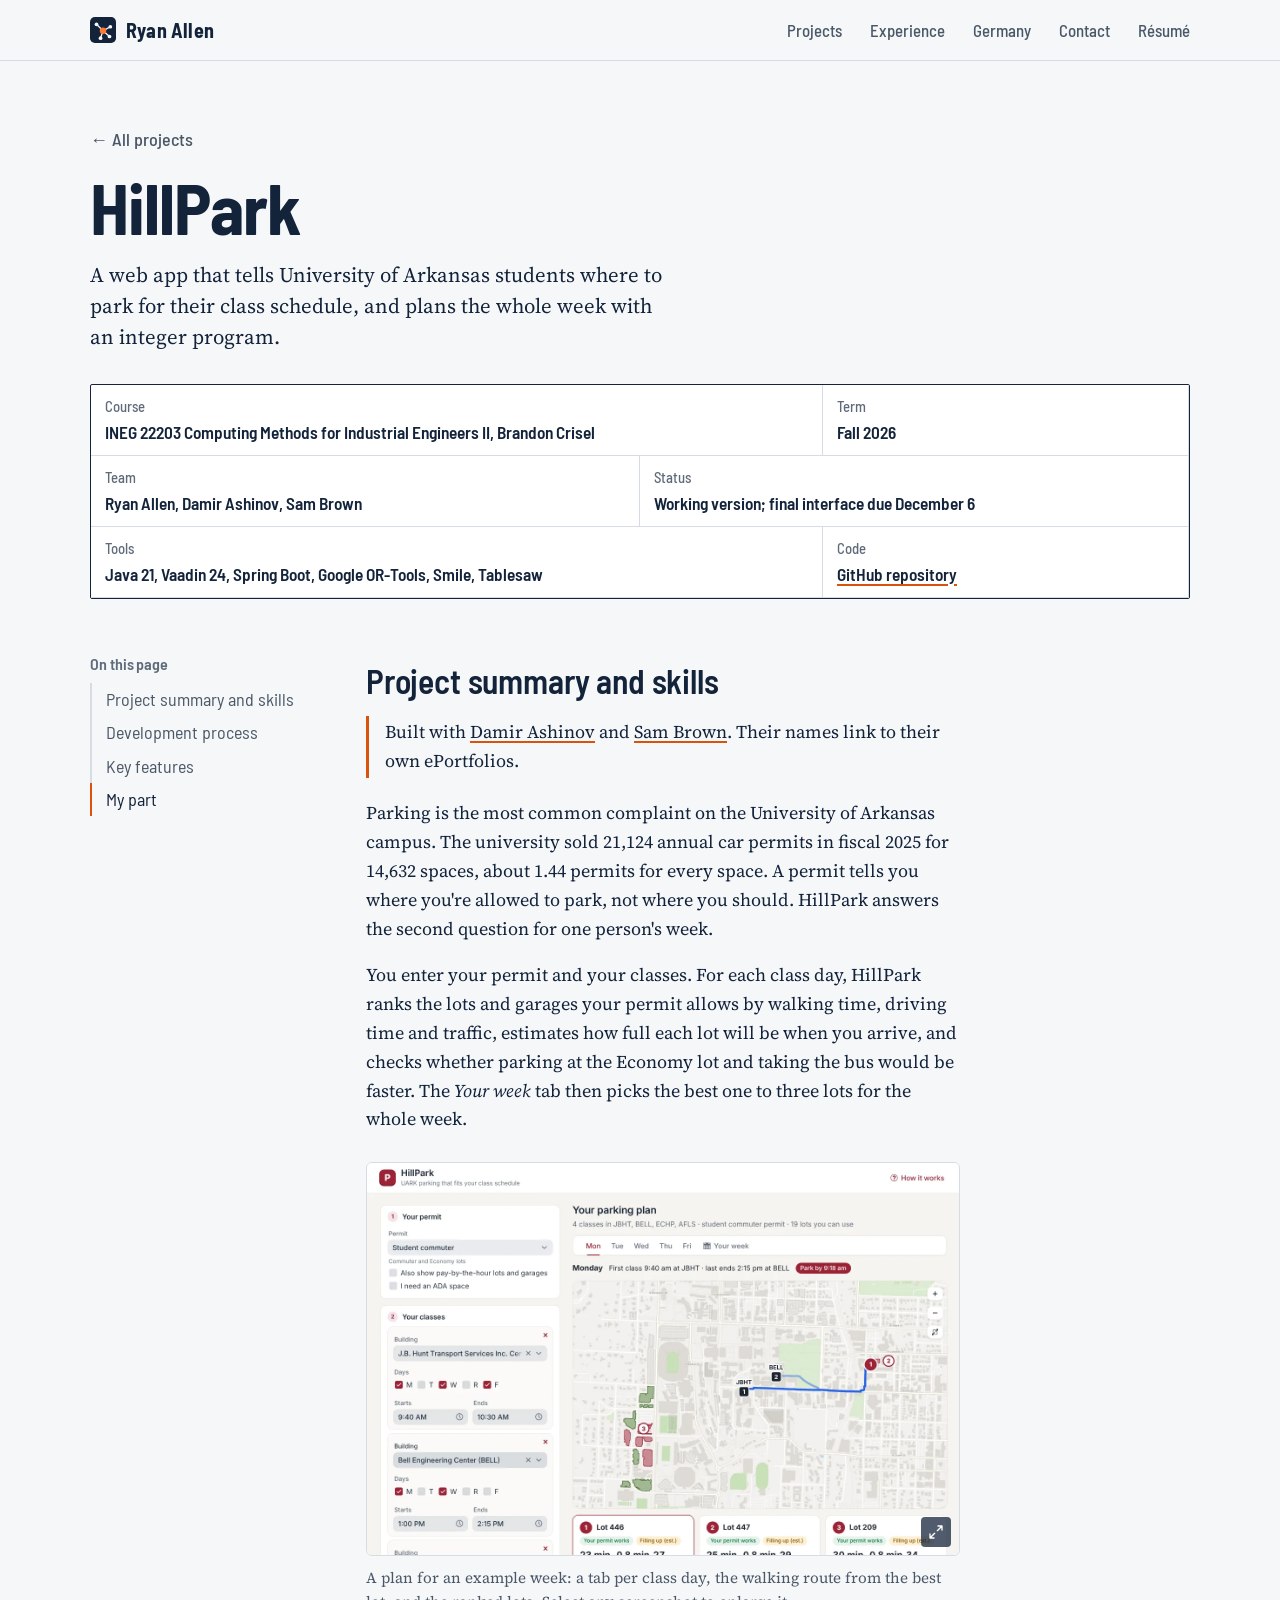
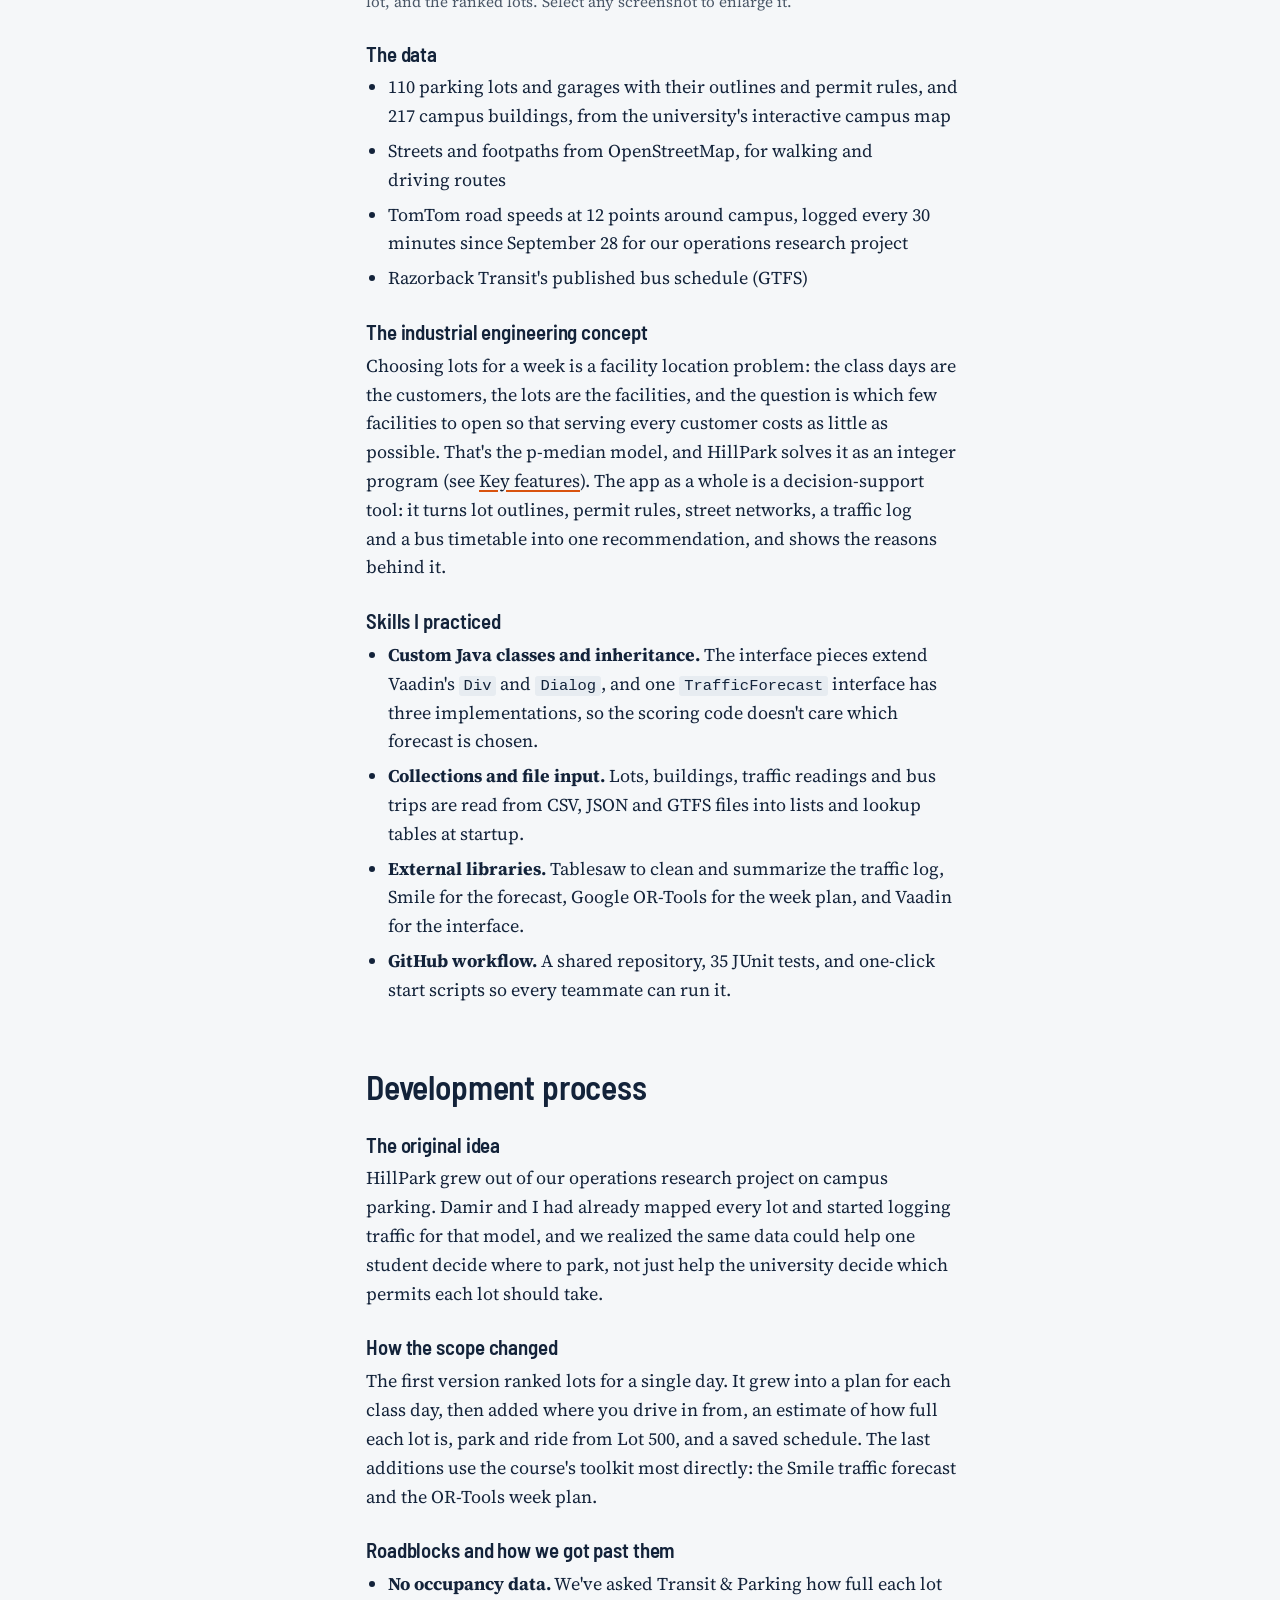
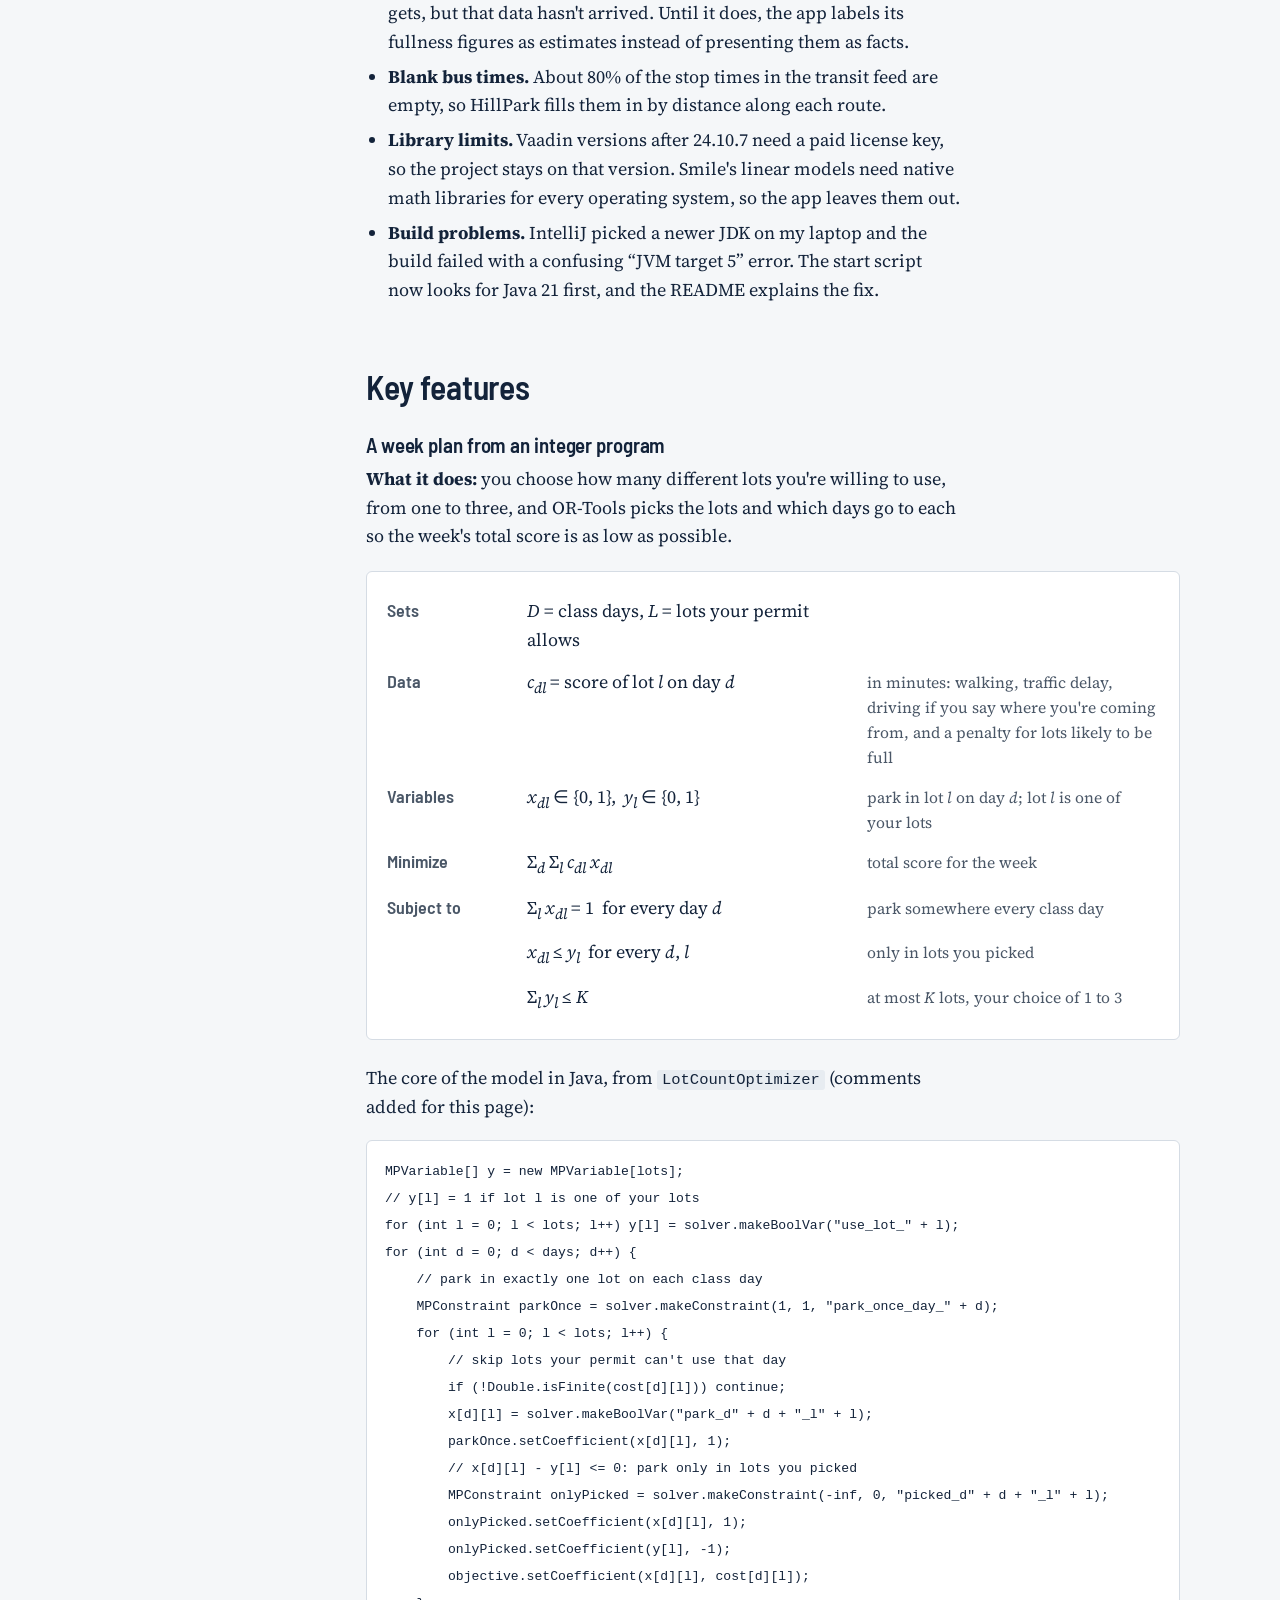
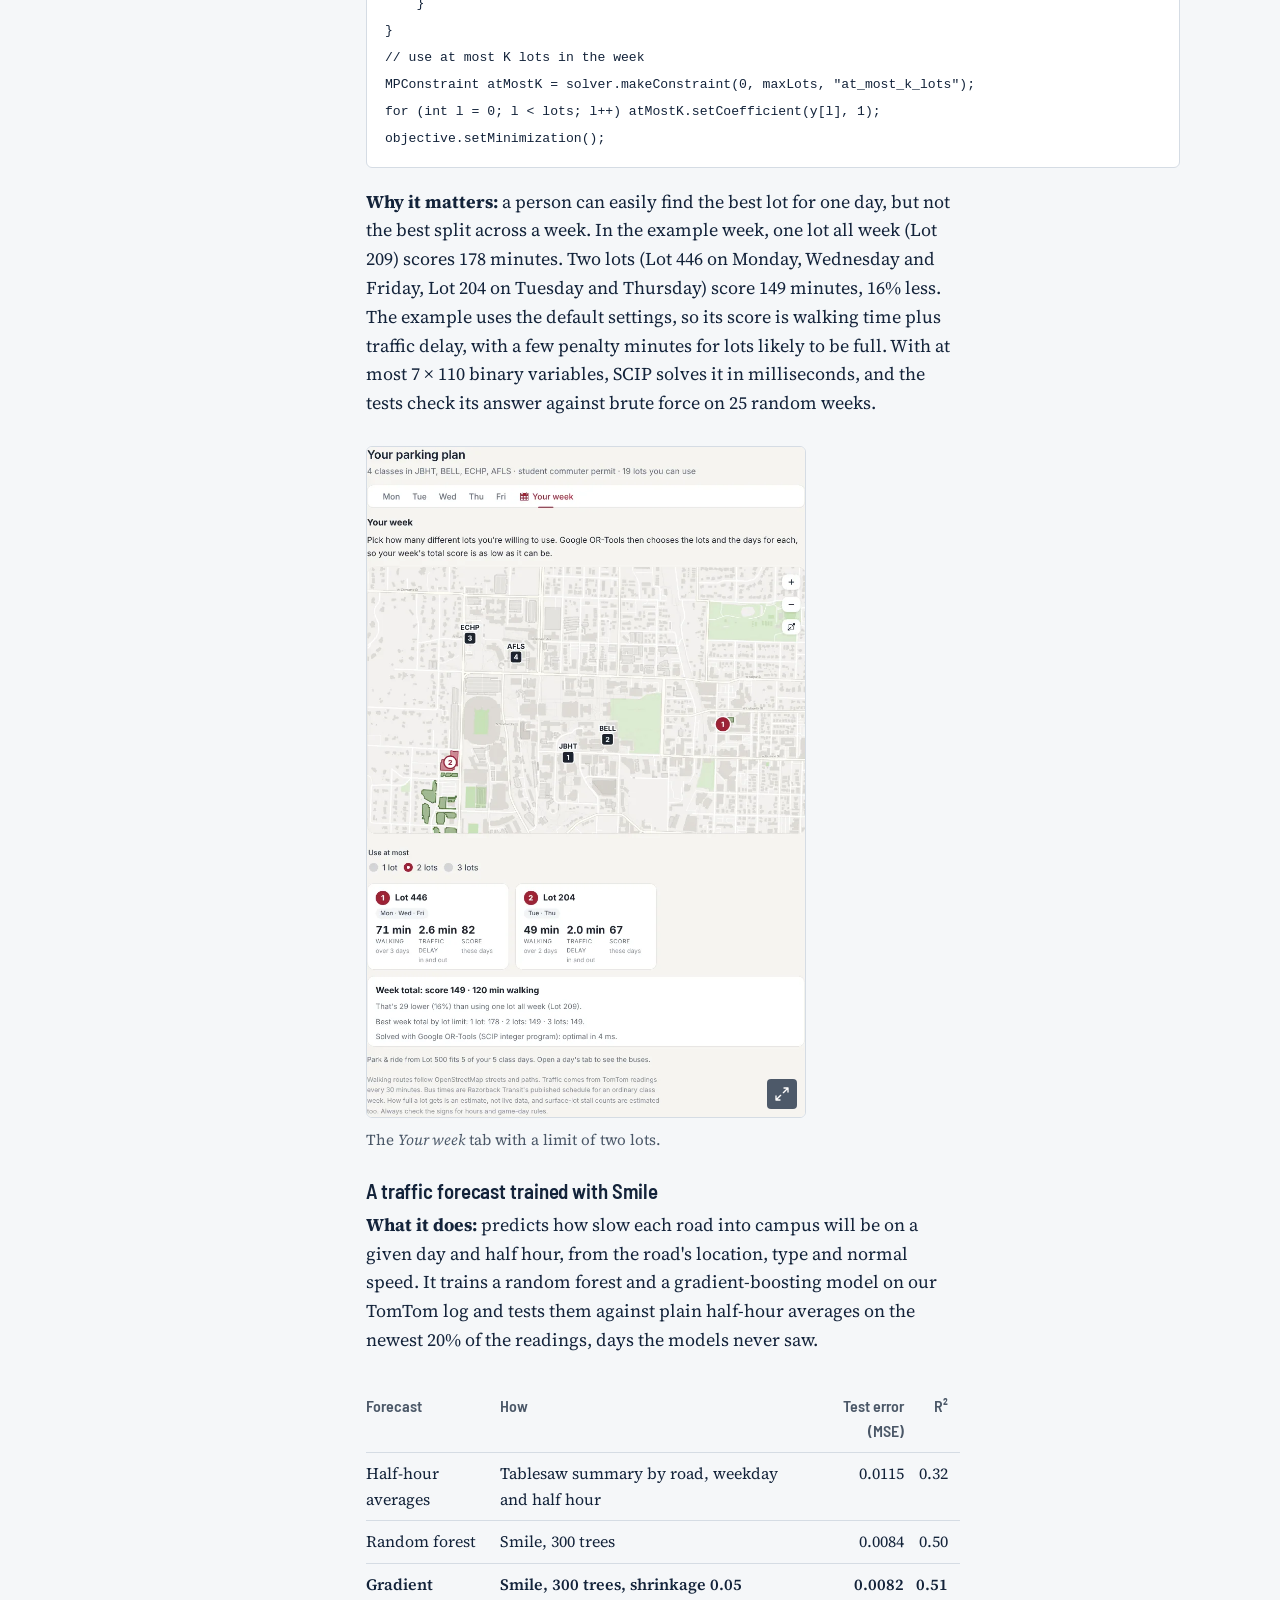
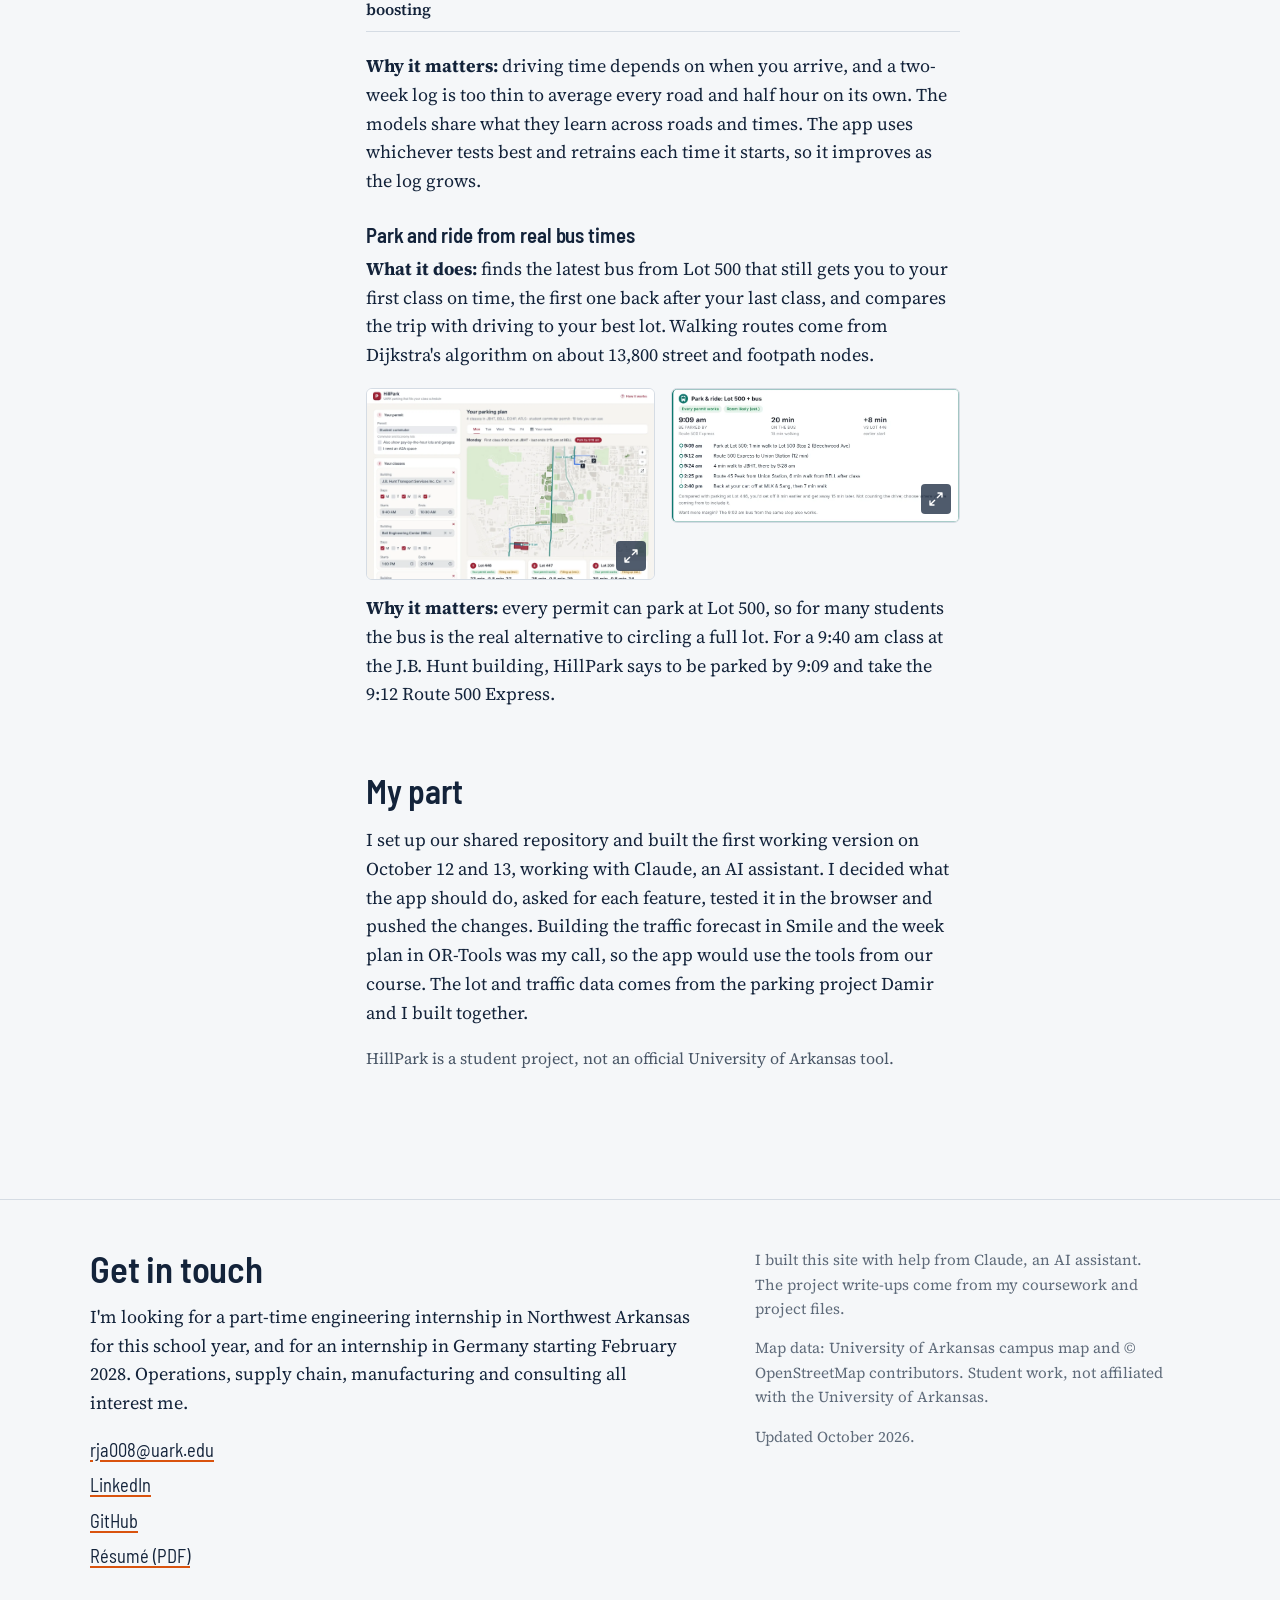
==== commit f38a9888: "Drop course-compliance wording about AI documentation from public pages Co-Authored-By: Claude Opus " ====
--- a/hillpark/index.html
+++ b/hillpark/index.html
@@ -128,7 +128,7 @@
 </div>
 <p style="margin-top:14px"><strong>Why it matters:</strong> every permit can park at Lot 500, so for many students the bus is the real alternative to circling a full lot. For a 9:40 am class at the J.B. Hunt building, HillPark says to be parked by 9:09 and take the 9:12 Route 500 Express.</p></section><section id="part" aria-labelledby="part-h"><h2 id="part-h">My part</h2>
 <p>I set up our shared repository and built the first working version on October 12 and 13, working with Claude, an AI assistant. I decided what the app should do, asked for each feature, tested it in the browser and pushed the changes. Building the traffic forecast in Smile and the week plan in OR-Tools was my call, so the app would use the tools from our course. The lot and traffic data comes from the parking project Damir and I built together.</p>
-<p class="note">As the course requires, the complete AI conversation is submitted with the project, and the <a href="https://github.com/RyanAllen2004/Hill-Park-Computing-App#ai-use">README</a> says where AI was used. HillPark is a student project, not an official University of Arkansas tool.</p></section></div>
+<p class="note">HillPark is a student project, not an official University of Arkansas tool.</p></section></div>
 </div>
 </main>
 <footer class="foot" id="contact">
@@ -144,7 +144,7 @@
       </ul>
     </div>
     <div class="fine">
-      <p>I built this site with help from Claude, an AI assistant, and document that use for my courses. The project write-ups come from my coursework and project files.</p>
+      <p>I built this site with help from Claude, an AI assistant. The project write-ups come from my coursework and project files.</p>
       <p>Map data: University of Arkansas campus map and © OpenStreetMap contributors. Student work, not affiliated with the University of Arkansas.</p>
       <p>Updated October 2026.</p>
     </div>
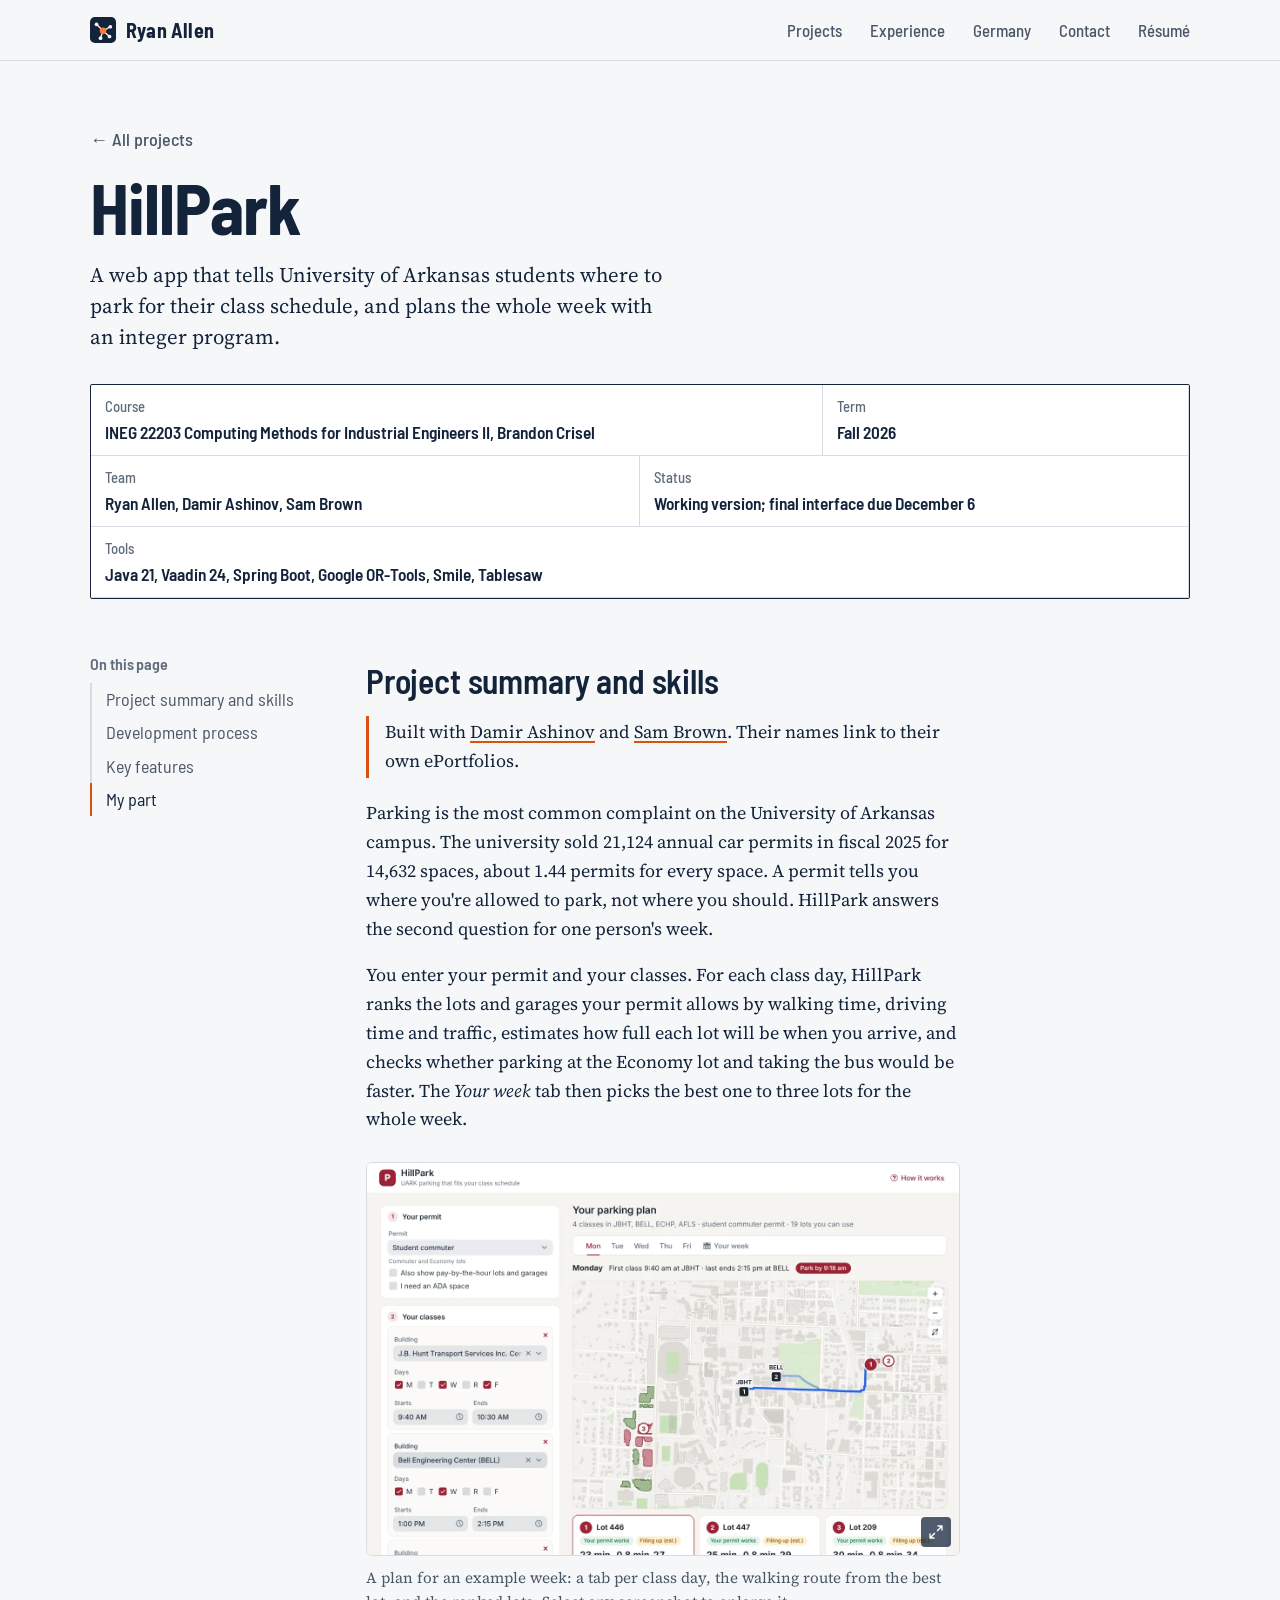
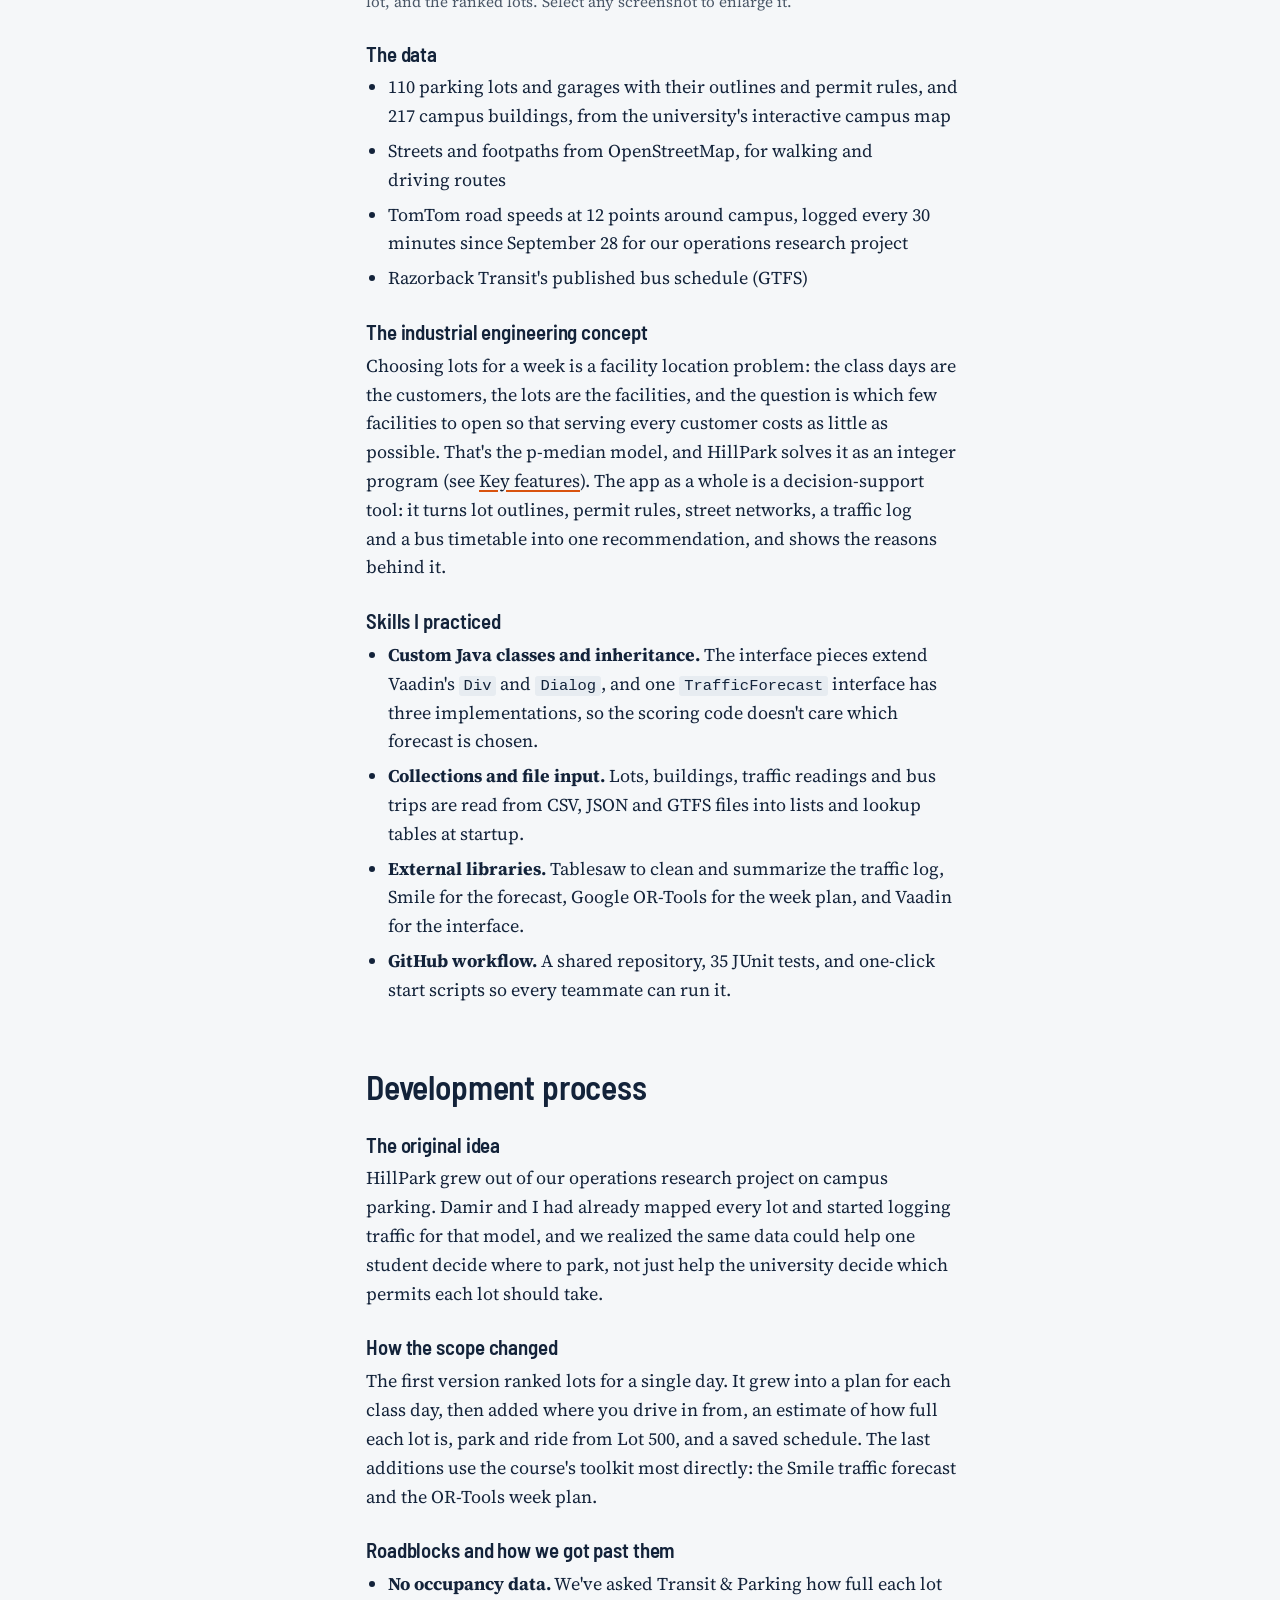
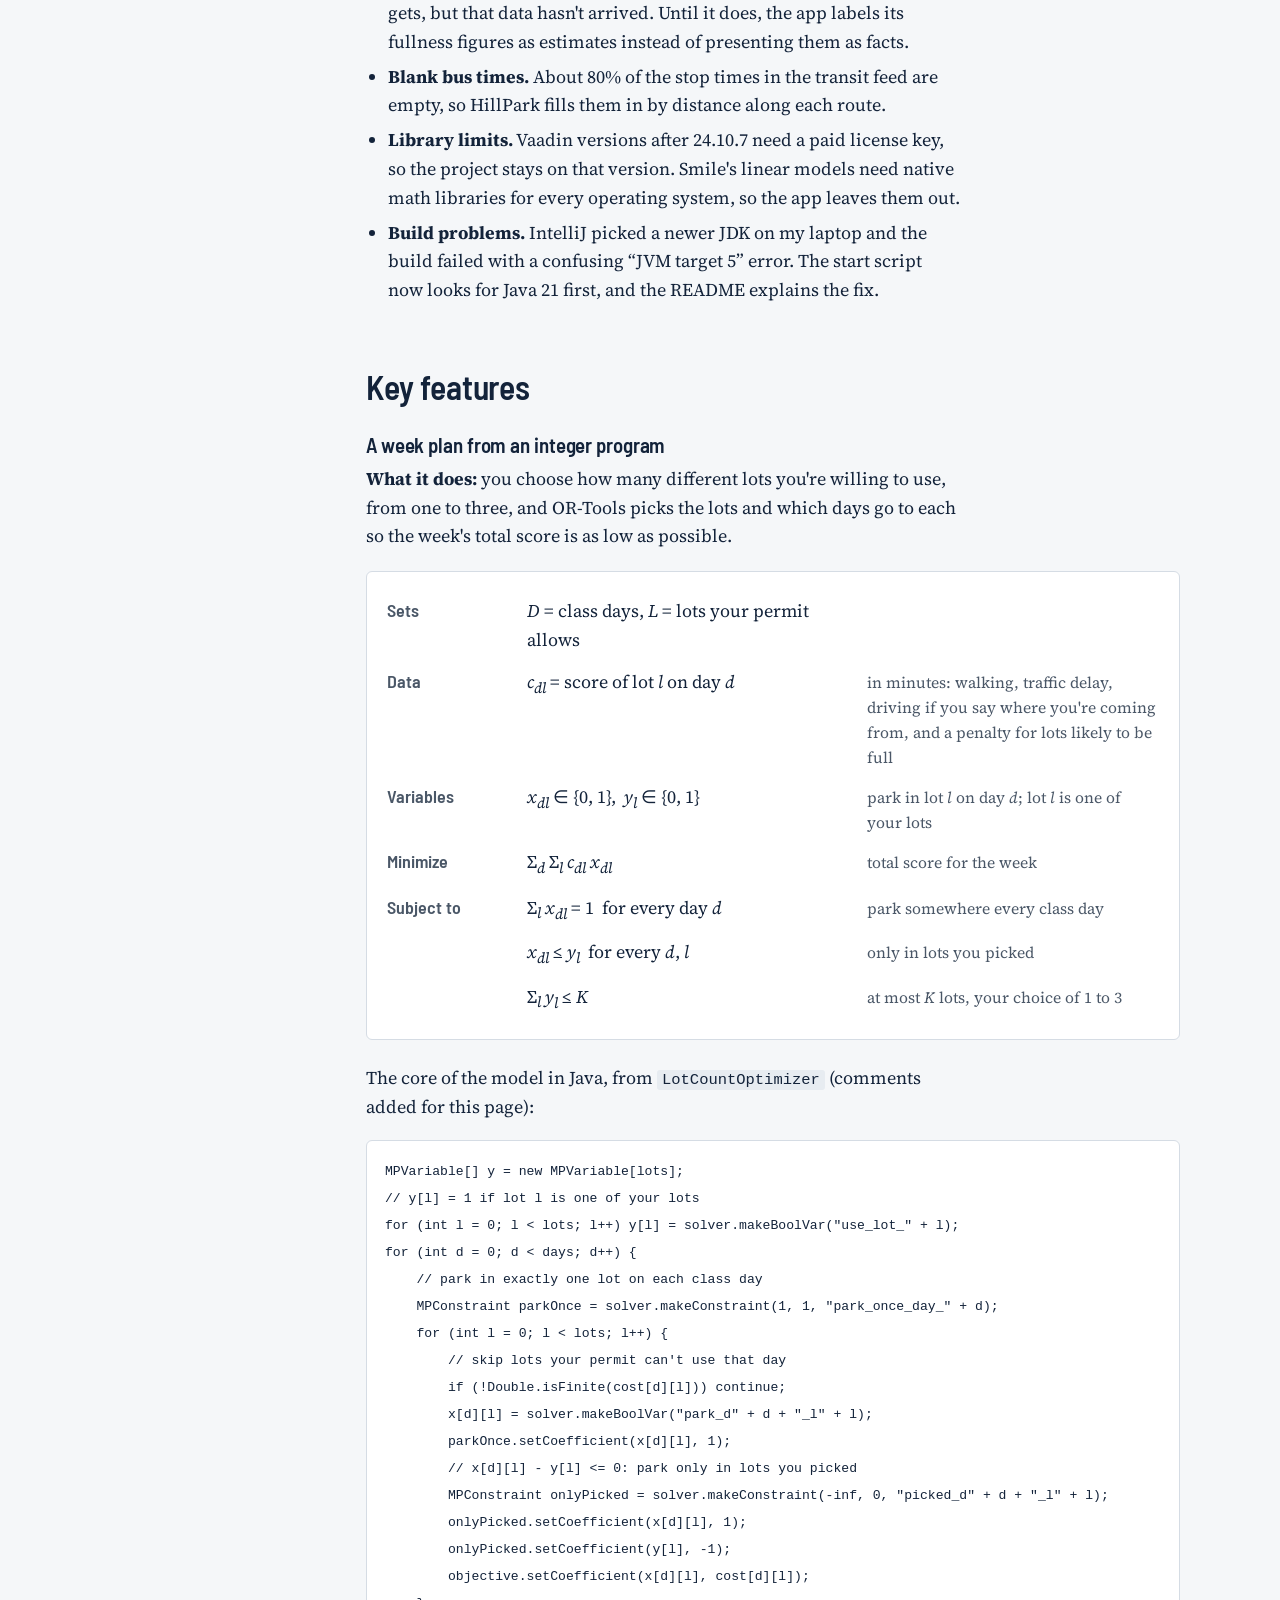
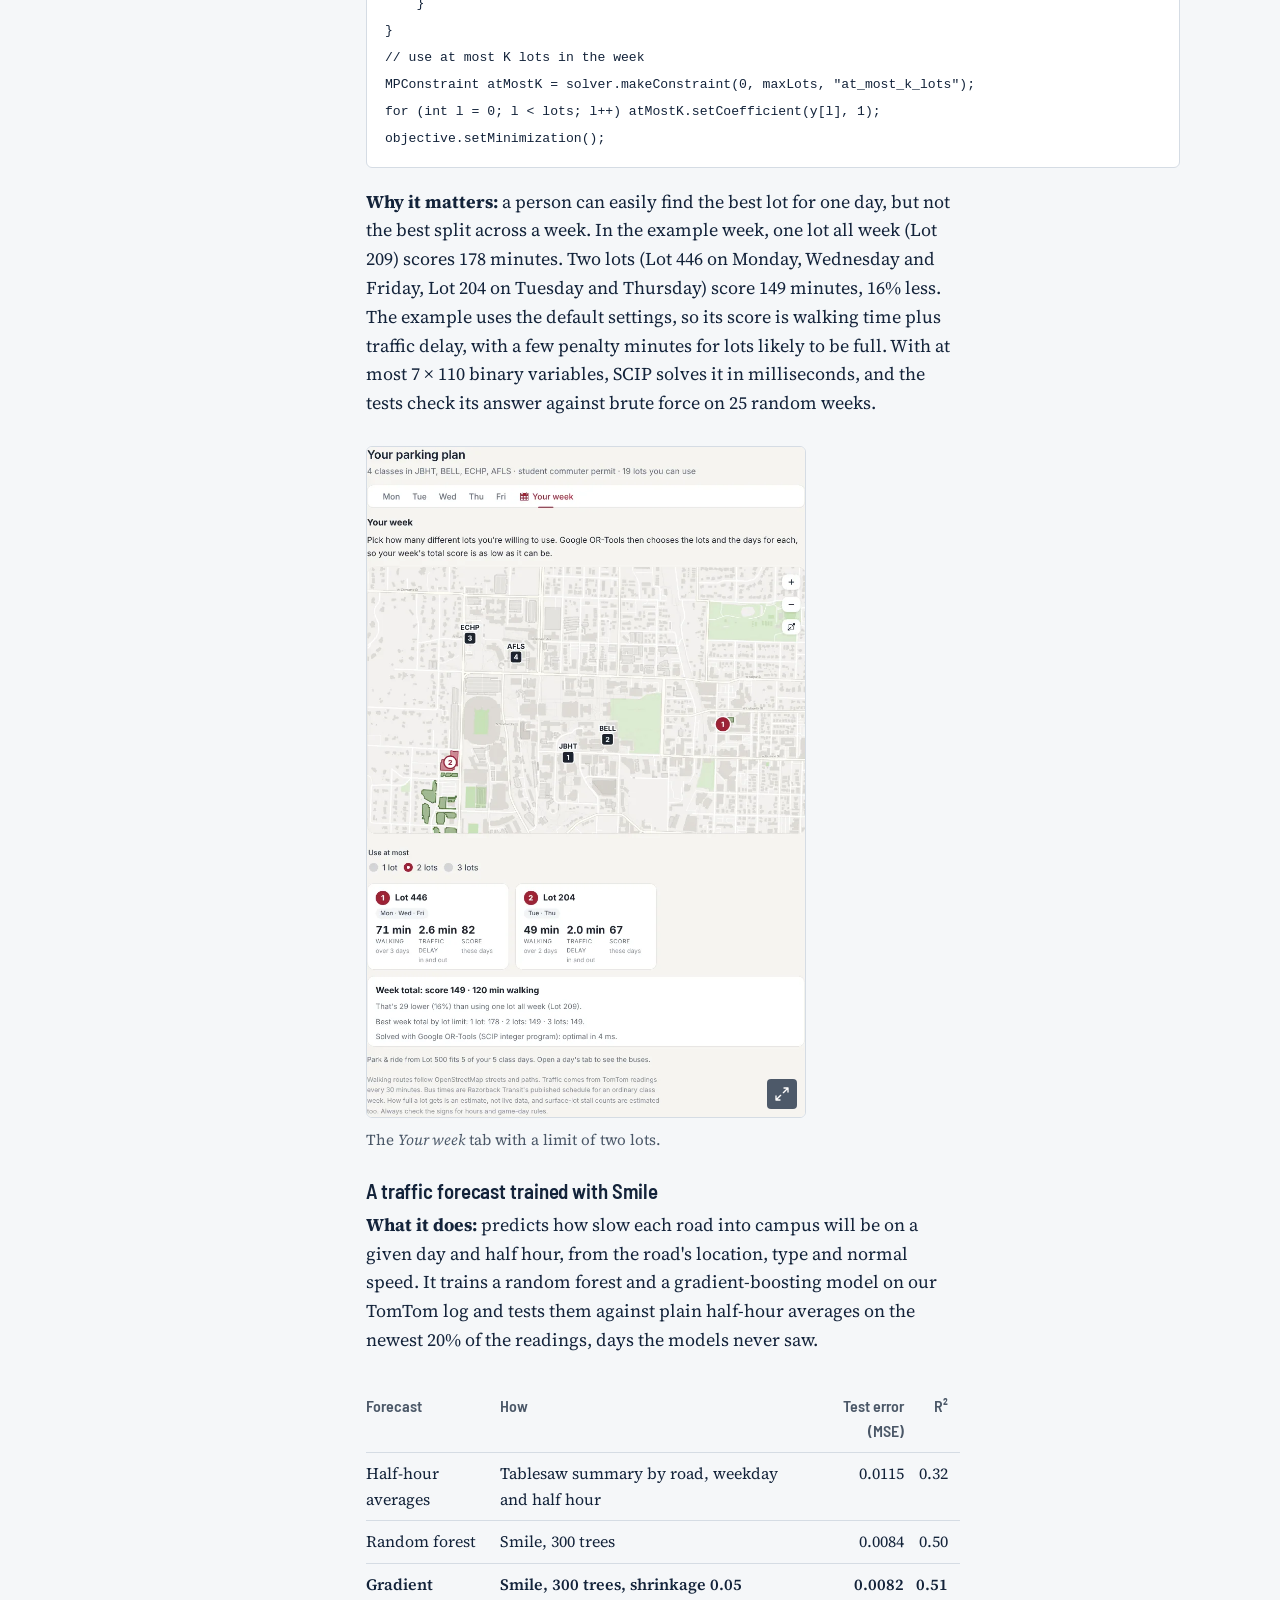
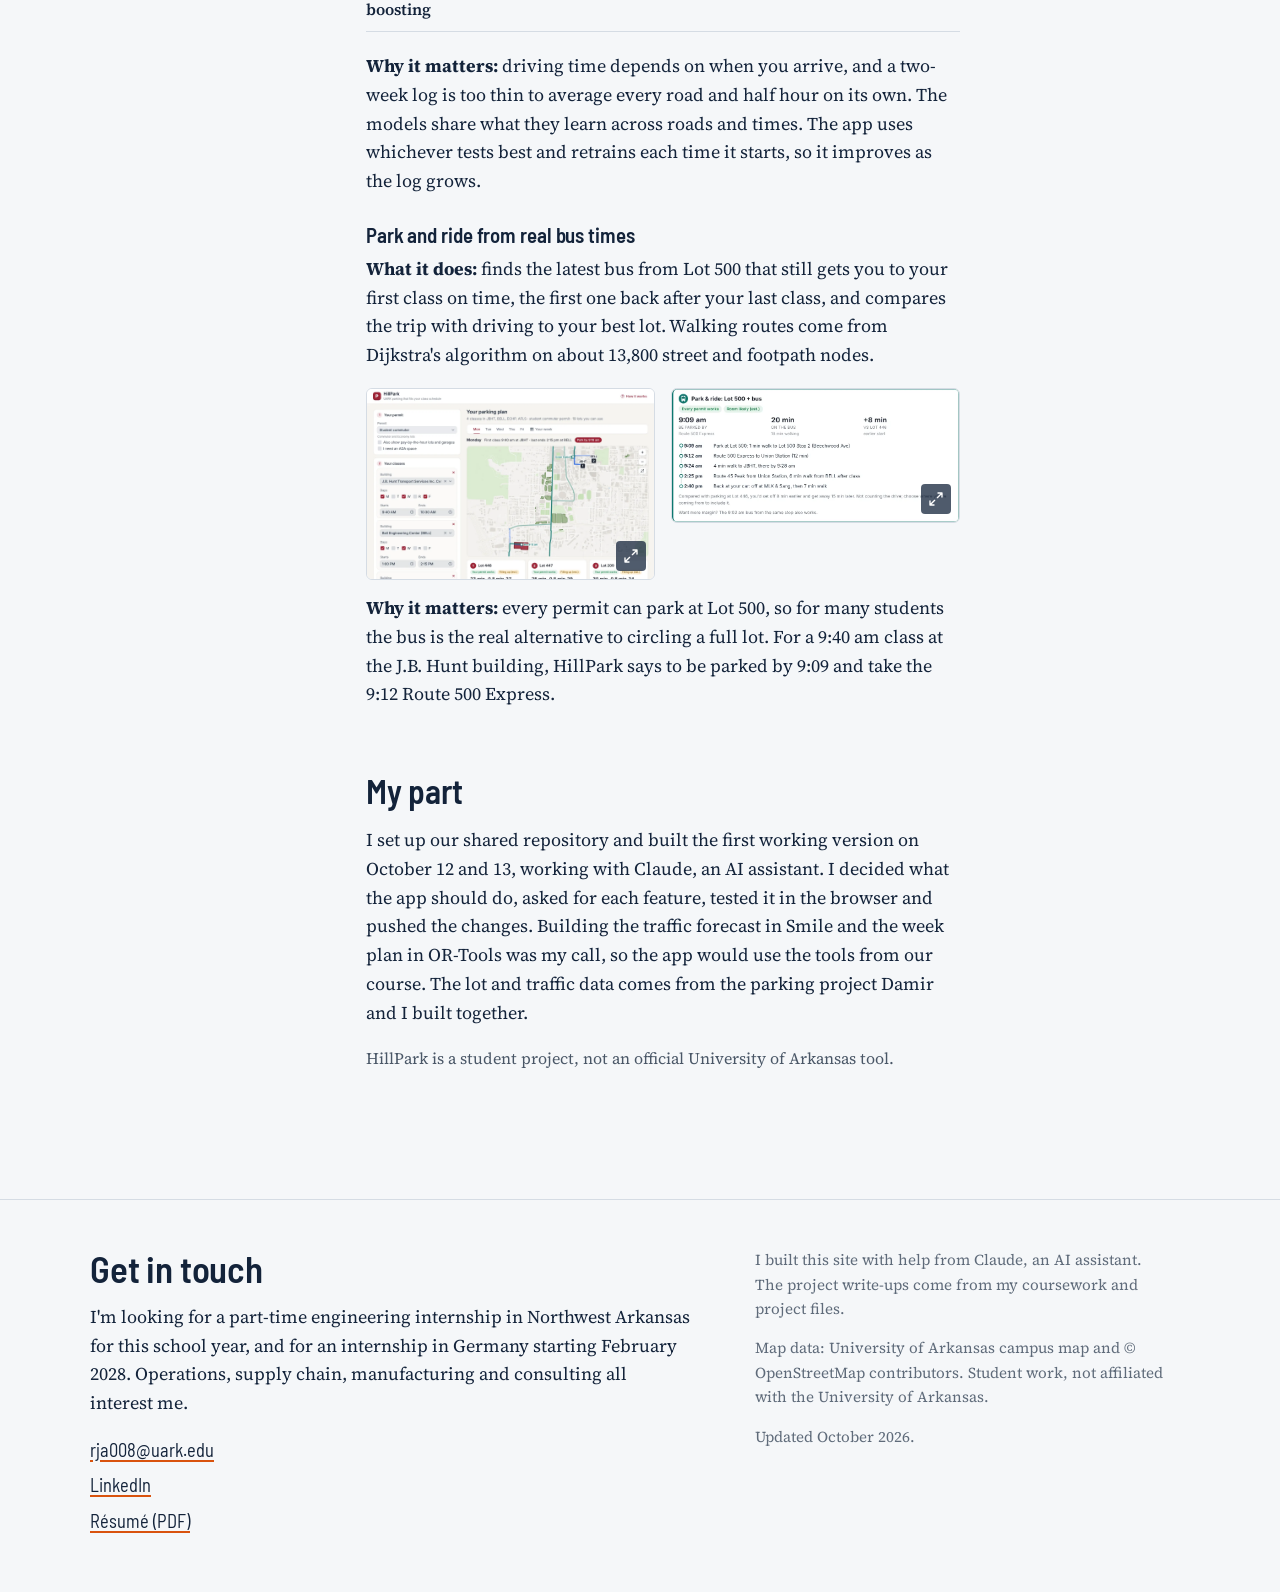
==== commit 17dd5792: "Remove links to GitHub from the site Co-Authored-By: Claude Opus 5.5 <noreply@anthropic.com> Claude-" ====
--- a/hillpark/index.html
+++ b/hillpark/index.html
@@ -34,7 +34,7 @@
   <a class="back" href="../#projects"><span aria-hidden="true">←</span> All projects</a>
   <h1>HillPark</h1>
   <p class="standfirst">A web app that tells University of Arkansas students where to park for their class schedule, and plans the whole week with an integer program.</p>
-  <dl class="titleblock"><div class="w4"><dt>Course</dt><dd>INEG 22203 Computing Methods for Industrial Engineers II, Brandon Crisel</dd></div><div class="w2"><dt>Term</dt><dd>Fall 2026</dd></div><div class="w3"><dt>Team</dt><dd>Ryan Allen, Damir Ashinov, Sam Brown</dd></div><div class="w3"><dt>Status</dt><dd>Working version; final interface due December 6</dd></div><div class="w4"><dt>Tools</dt><dd>Java 21, Vaadin 24, Spring Boot, Google OR-Tools, Smile, Tablesaw</dd></div><div class="w2"><dt>Code</dt><dd><a href="https://github.com/RyanAllen2004/Hill-Park-Computing-App">GitHub repository</a></dd></div></dl>
+  <dl class="titleblock"><div class="w4"><dt>Course</dt><dd>INEG 22203 Computing Methods for Industrial Engineers II, Brandon Crisel</dd></div><div class="w2"><dt>Term</dt><dd>Fall 2026</dd></div><div class="w3"><dt>Team</dt><dd>Ryan Allen, Damir Ashinov, Sam Brown</dd></div><div class="w3"><dt>Status</dt><dd>Working version; final interface due December 6</dd></div><div class="w6"><dt>Tools</dt><dd>Java 21, Vaadin 24, Spring Boot, Google OR-Tools, Smile, Tablesaw</dd></div></dl>
 </div></div>
 <div class="wrap case">
   <nav class="toc" aria-label="On this page"><h2>On this page</h2><ol><li><a href="#summary">Project summary and skills</a></li><li><a href="#process">Development process</a></li><li><a href="#features">Key features</a></li><li><a href="#part">My part</a></li></ol></nav>
@@ -139,7 +139,6 @@
       <ul class="contact">
         <li><a href="mailto:rja008@uark.edu">rja008@uark.edu</a></li>
         <li><a href="https://www.linkedin.com/in/ryan-allen-693738390">LinkedIn</a></li>
-        <li><a href="https://github.com/RyanAllen2004">GitHub</a></li>
         <li><a href="../assets/Ryan_Allen_Resume.pdf">Résumé (PDF)</a></li>
       </ul>
     </div>
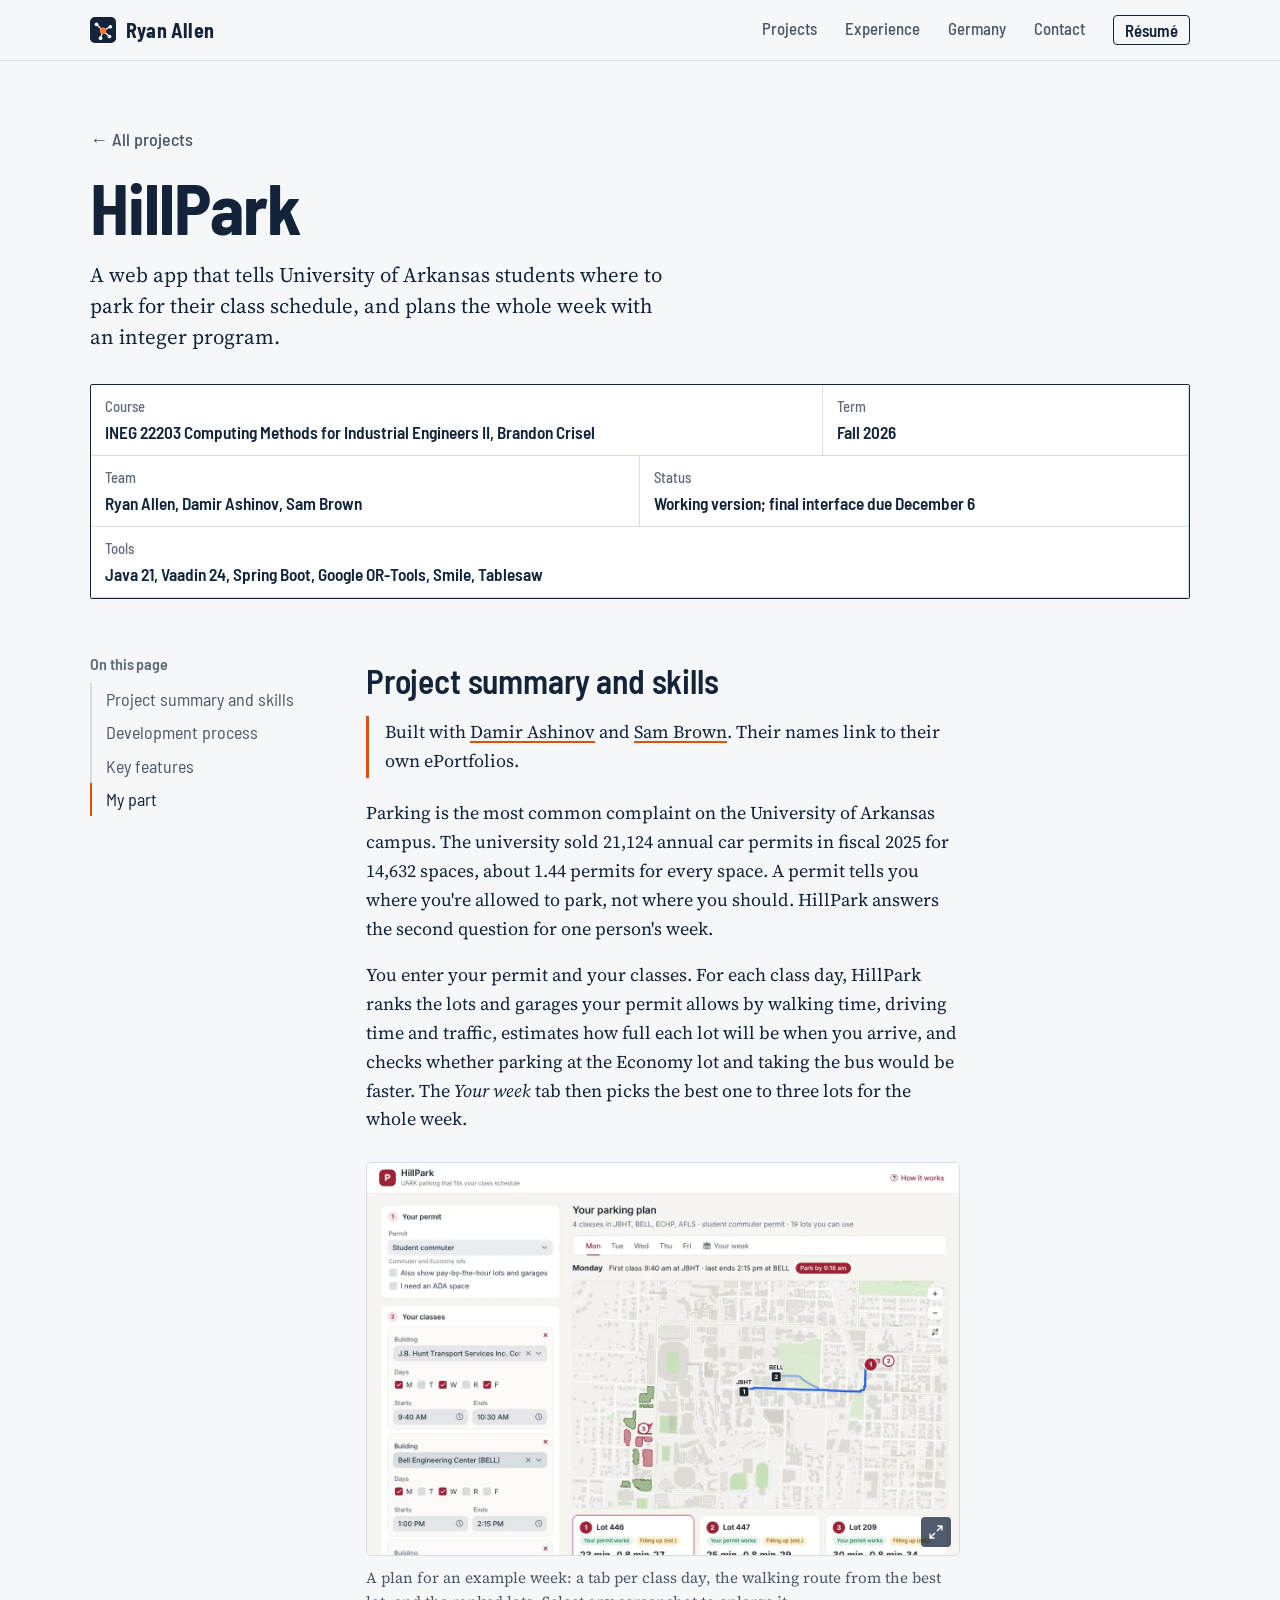
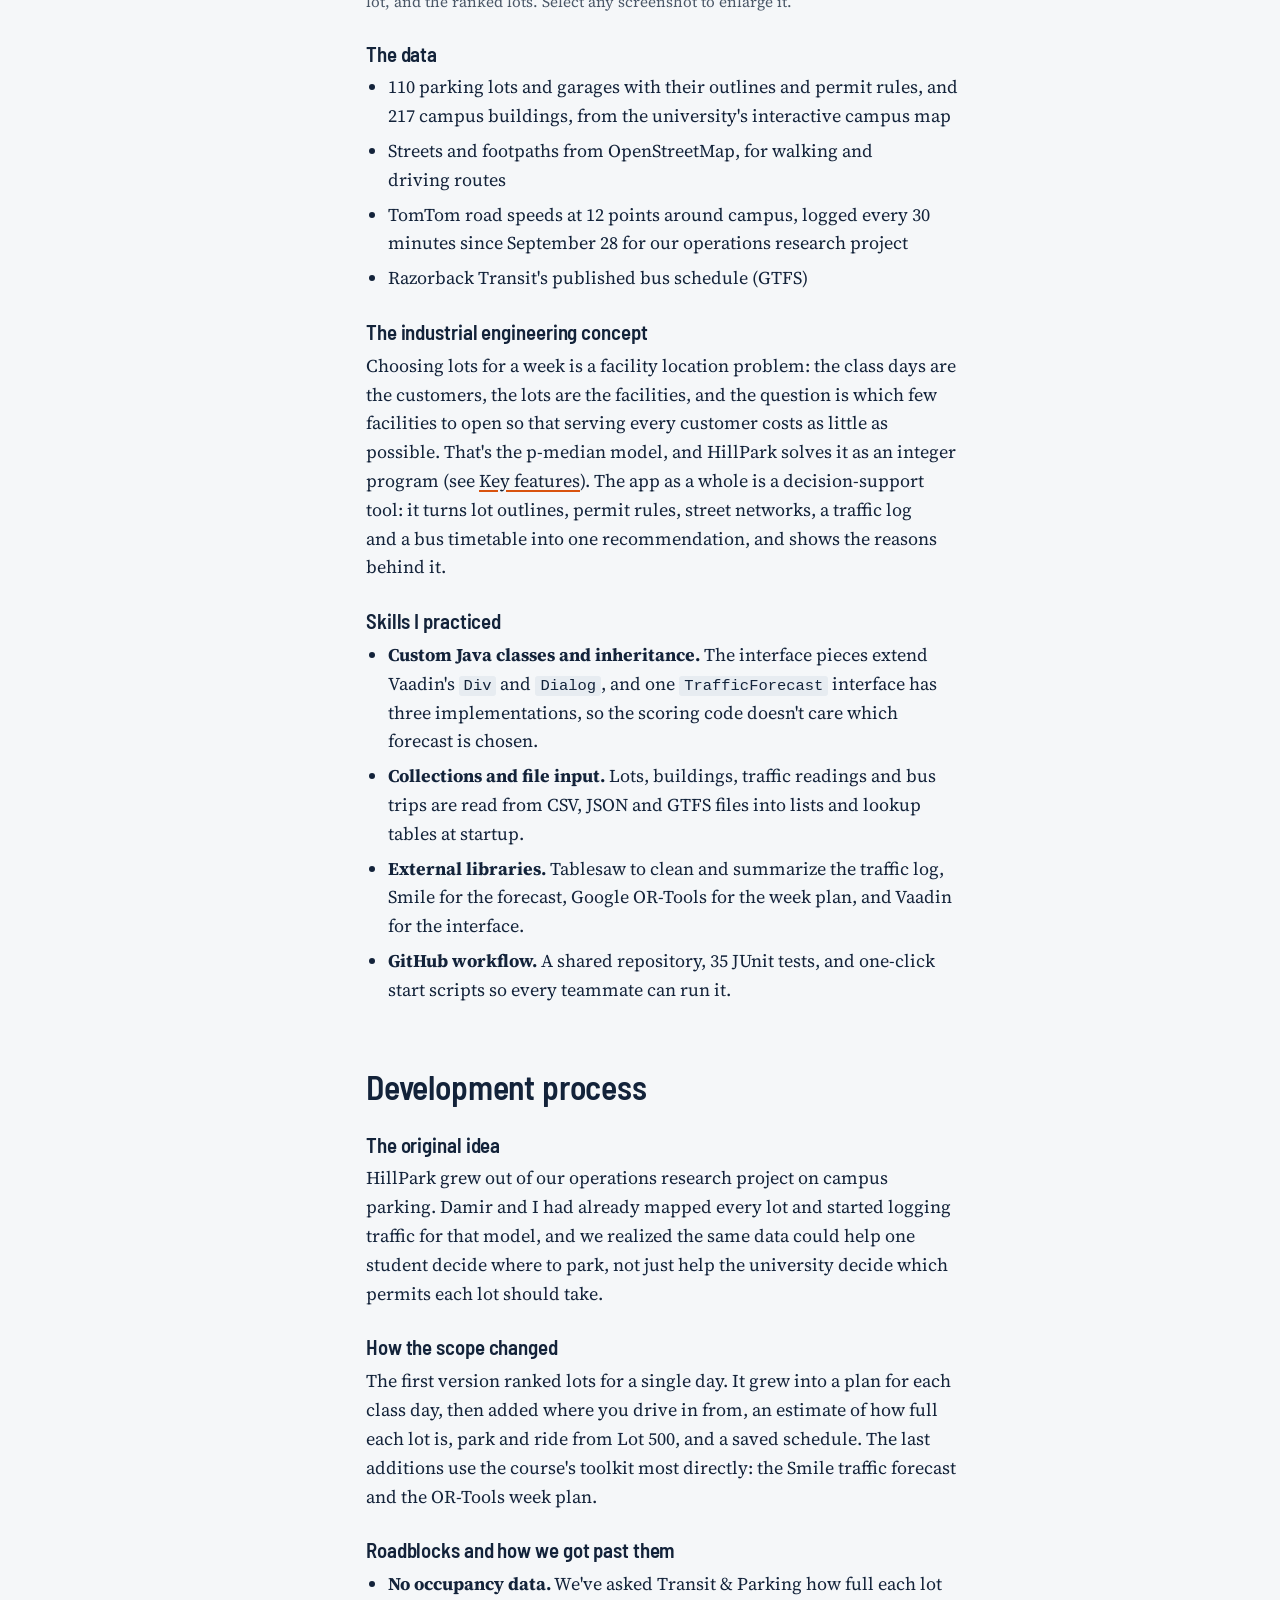
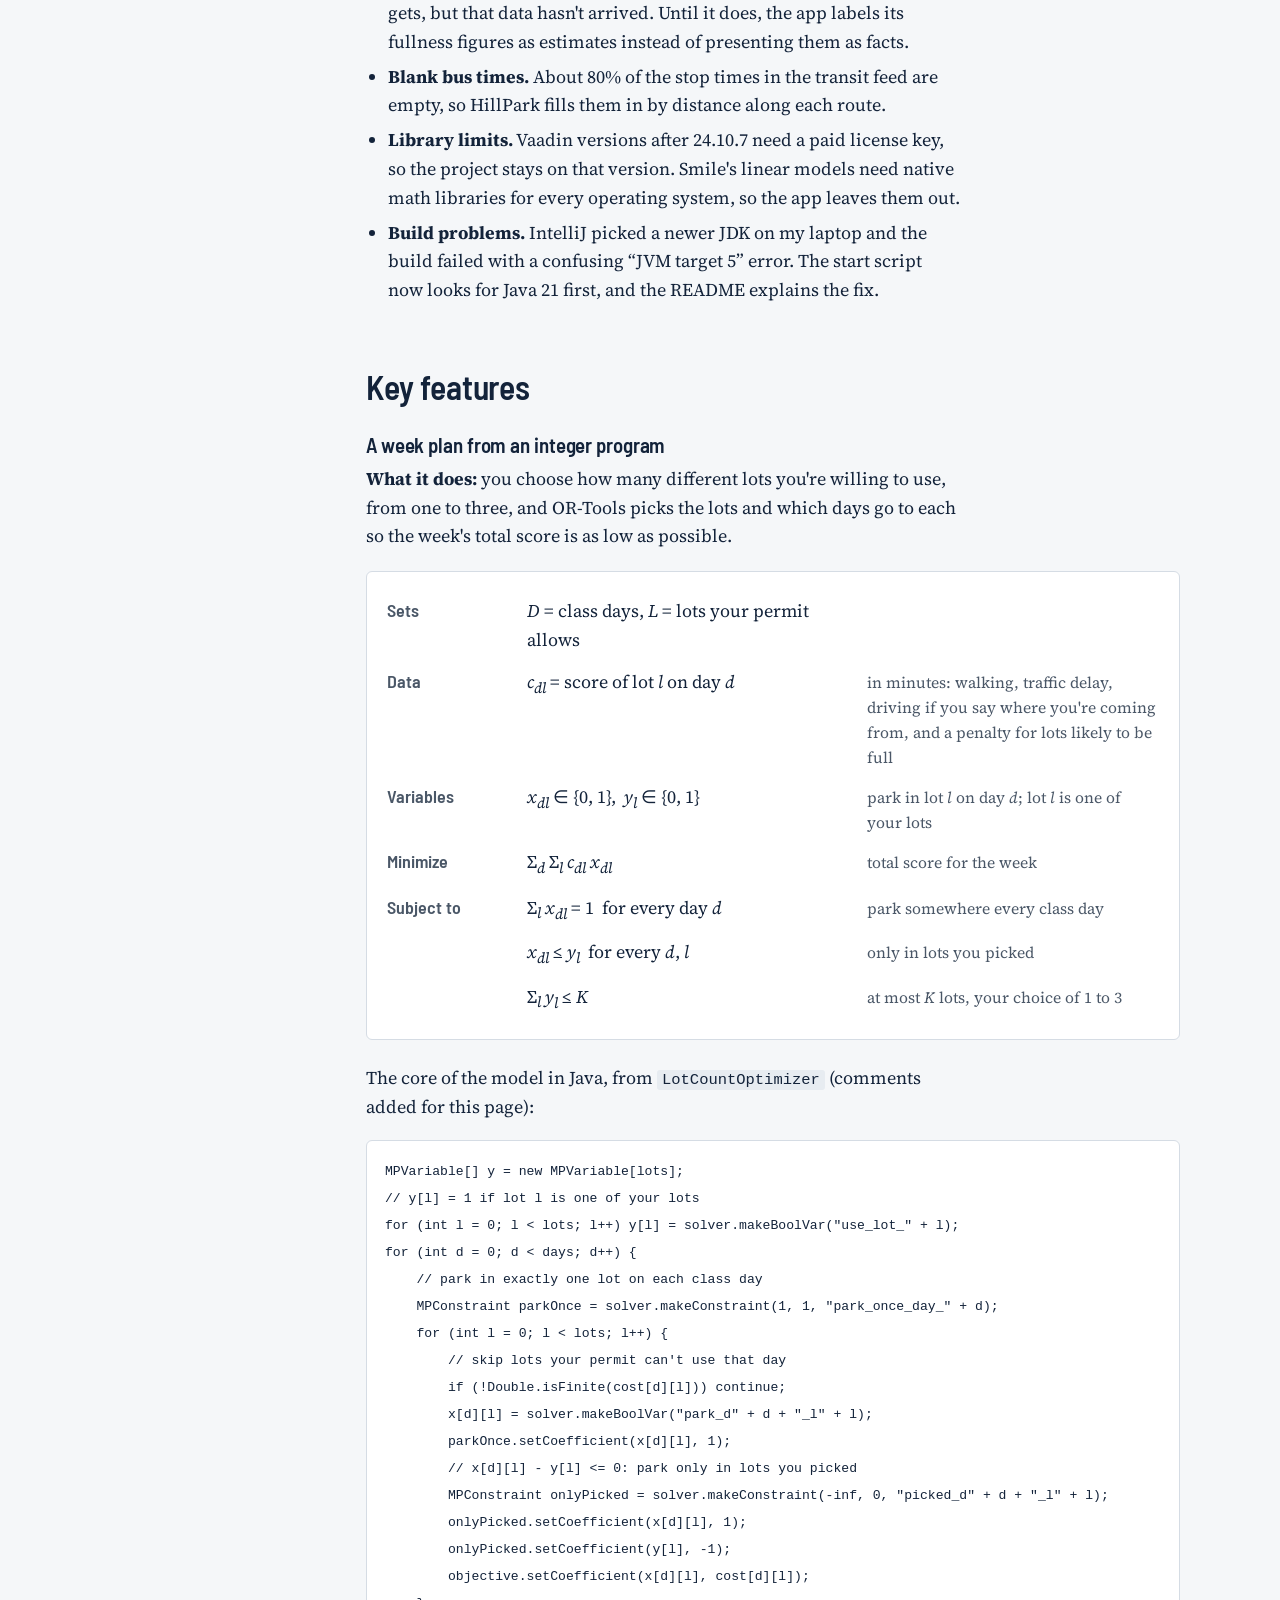
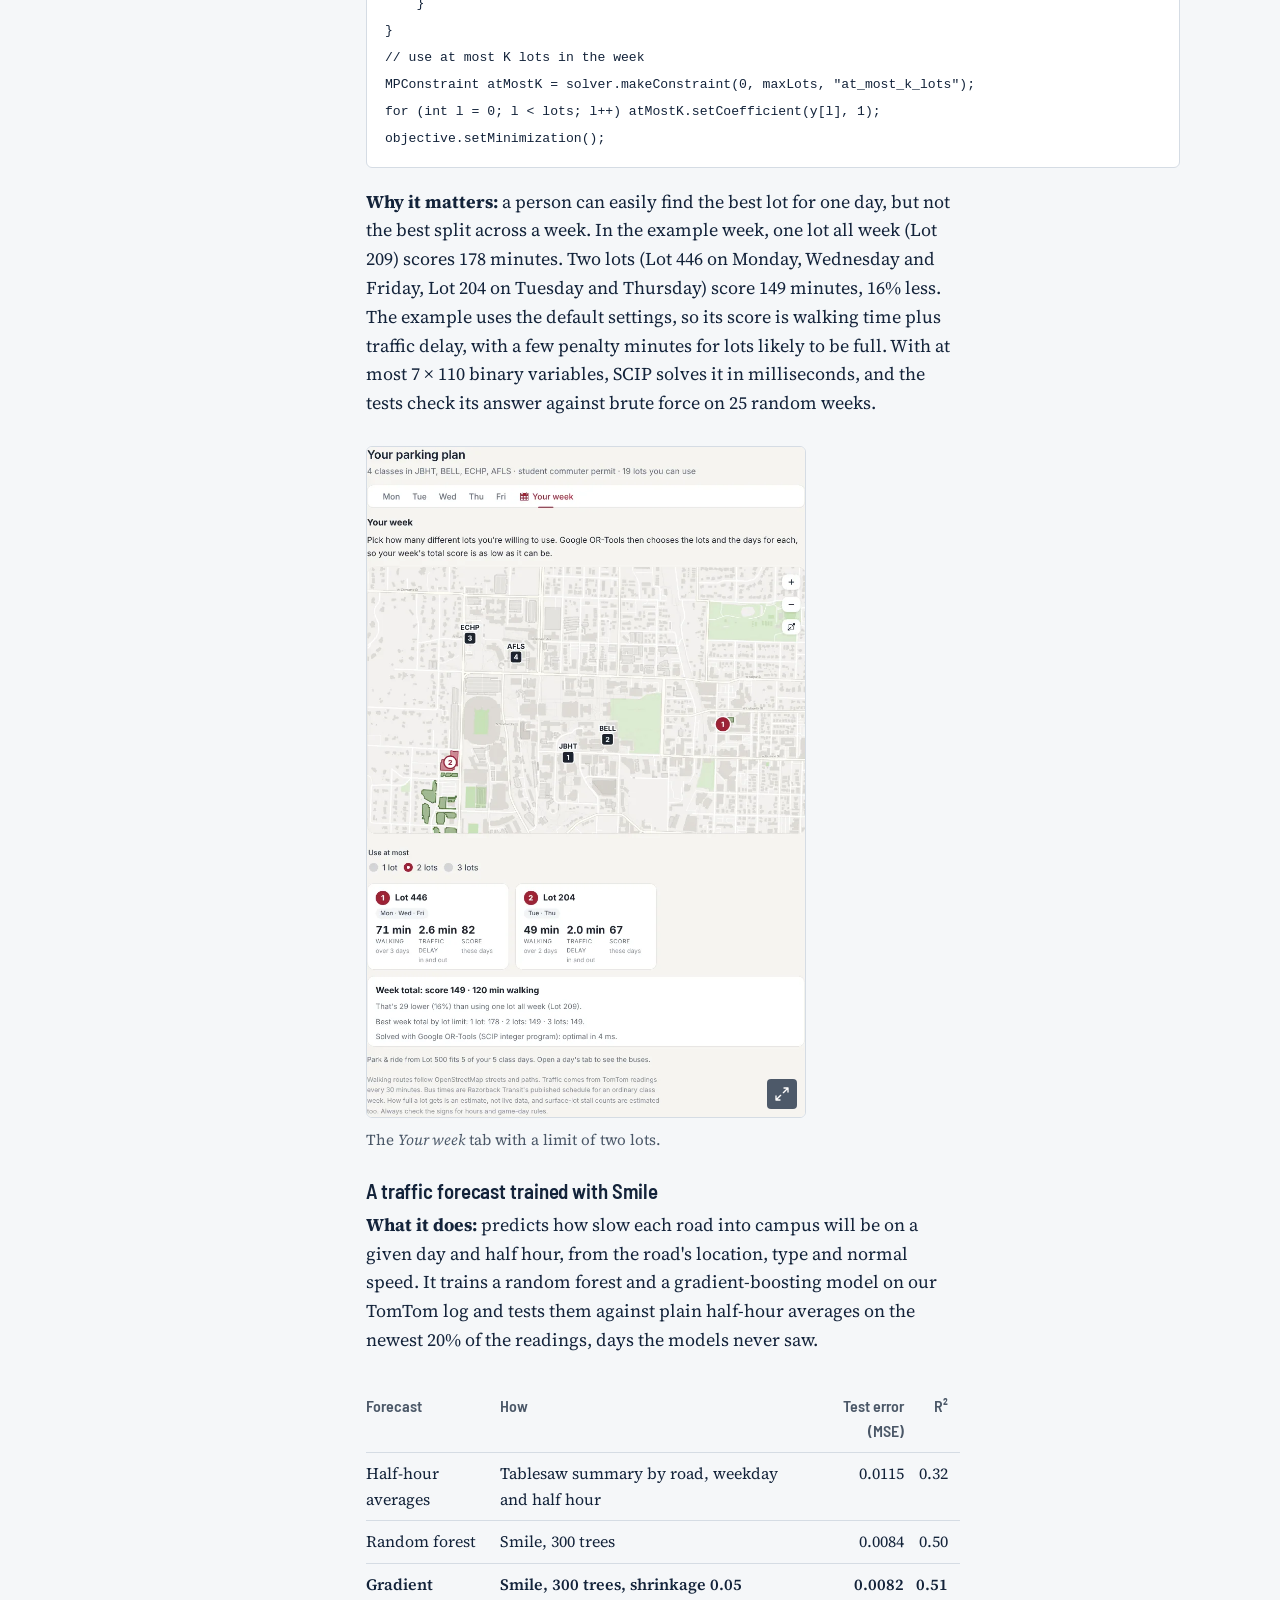
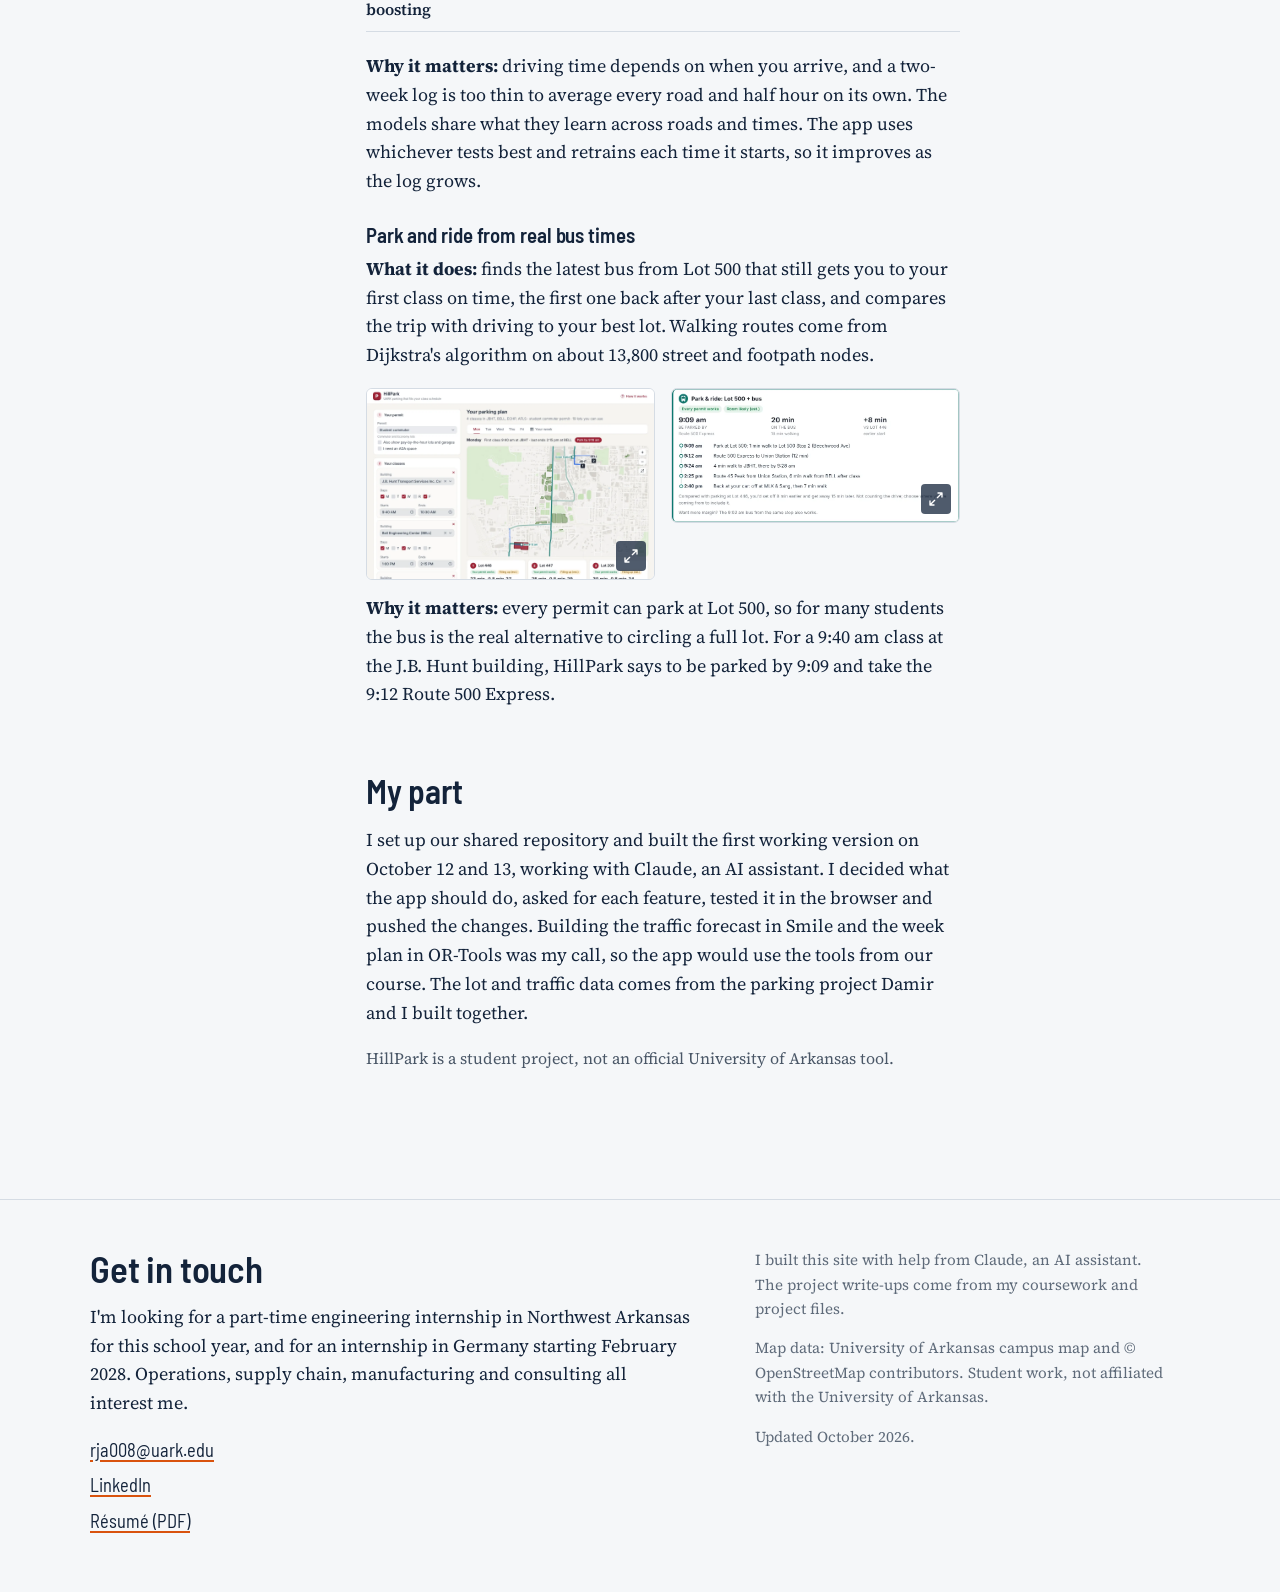
==== commit 81c3740d: "Upgrade the home page: richer hero demo, result figures, skill tags - Hero demo: exact branch-and-bo" ====
--- a/hillpark/index.html
+++ b/hillpark/index.html
@@ -18,7 +18,7 @@
 <link rel="icon" href="../favicon.svg" type="image/svg+xml">
 <link rel="preconnect" href="https://fonts.googleapis.com">
 <link rel="preconnect" href="https://fonts.gstatic.com" crossorigin>
-<link rel="stylesheet" href="https://fonts.googleapis.com/css2?family=Barlow+Semi+Condensed:wght@500;600;700&family=Source+Serif+4:ital,opsz,wght@0,8..60,400;0,8..60,600;1,8..60,400&display=swap">
+<link rel="stylesheet" href="https://fonts.googleapis.com/css2?family=Barlow+Semi+Condensed:wght@500;600;700;800&family=Source+Serif+4:ital,opsz,wght@0,8..60,400;0,8..60,600;1,8..60,400&display=swap">
 <link rel="stylesheet" href="../assets/site.css">
 </head>
 <body>
@@ -26,7 +26,7 @@
 <header class="top">
   <div class="wrap">
     <a class="brand" href="../"><svg viewBox="0 0 32 32" aria-hidden="true"><rect width="32" height="32" rx="6" fill="#13233A"/><g stroke="#F5F7F9" stroke-width="1.6" stroke-linecap="round"><path d="M16 17 8 9M16 17l9-5M16 17l-3 9M16 17l8 7"/></g><g fill="#F5F7F9"><circle cx="8" cy="9" r="2.3"/><circle cx="25" cy="12" r="2.3"/><circle cx="13" cy="26" r="2.3"/><circle cx="24" cy="24" r="2.3"/></g><circle cx="16" cy="17" r="4" fill="#FF7A33"/></svg>Ryan Allen</a>
-    <nav aria-label="Main"><ul><li class=""><a href="../#projects">Projects</a></li><li class="opt"><a href="../#experience">Experience</a></li><li class="opt"><a href="../#germany">Germany</a></li><li class=""><a href="#contact">Contact</a></li><li class=""><a href="../assets/Ryan_Allen_Resume.pdf">Résumé</a></li></ul></nav>
+    <nav aria-label="Main"><ul><li class=""><a href="../#projects">Projects</a></li><li class="opt"><a href="../#experience">Experience</a></li><li class="opt"><a href="../#germany">Germany</a></li><li class=""><a href="#contact">Contact</a></li><li class="cta"><a href="../assets/Ryan_Allen_Resume.pdf">Résumé</a></li></ul></nav>
   </div>
 </header>
 <main id="main">
@@ -39,7 +39,7 @@
 <div class="wrap case">
   <nav class="toc" aria-label="On this page"><h2>On this page</h2><ol><li><a href="#summary">Project summary and skills</a></li><li><a href="#process">Development process</a></li><li><a href="#features">Key features</a></li><li><a href="#part">My part</a></li></ol></nav>
   <div class="prose"><section id="summary" aria-labelledby="summary-h"><h2 id="summary-h">Project summary and skills</h2>
-<p class="callout">Built with <a href="https://damirs-stupendous-site-b66f69.webflow.io/">Damir Ashinov</a> and <a href="https://sambrown1244.github.io/">Sam Brown</a>. Their names link to their own ePortfolios.</p>
+<p class="callout">Built with <a href="https://damir657.github.io/">Damir Ashinov</a> and <a href="https://sambrown1244.github.io/">Sam Brown</a>. Their names link to their own ePortfolios.</p>
 <p>Parking is the most common complaint on the University of Arkansas campus. The university sold 21,124 annual car permits in fiscal 2025 for 14,632 spaces, about 1.44 permits for every space. A permit tells you where you're allowed to park, not where you should. HillPark answers the second question for one person's week.</p>
 <p>You enter your permit and your classes. For each class day, HillPark ranks the lots and garages your permit allows by walking time, driving time and traffic, estimates how full each lot will be when you arrive, and checks whether parking at the Economy lot and taking the bus would be faster. The <em>Your week</em> tab then picks the best one to three lots for the whole week.</p>
 <figure class="fig"><div class="frame"><a class="zoom" href="../assets/img/hillpark-plan.webp" data-w="1360" data-h="900" aria-label="Enlarge: HillPark showing a plan for an example week: a tab per class day, a campus map with the walking route from the best lot, and ranked lot cards."><img src="../assets/img/hillpark-plan.webp" alt="HillPark showing a plan for an example week: a tab per class day, a campus map with the walking route from the best lot, and ranked lot cards." width="1360" height="900" loading="lazy" decoding="async"></a></div>
--- a/assets/site.css
+++ b/assets/site.css
@@ -381,3 +381,106 @@
 .skills { grid-template-columns: repeat(4, minmax(0, 1fr)); }
 @media (max-width: 1000px) { .skills { grid-template-columns: repeat(2, minmax(0, 1fr)); } }
 @media (max-width: 560px) { .skills { grid-template-columns: minmax(0, 1fr); } }
+
+/* ---- 10/14 upgrade: heavier name, résumé button,
+   shaded bands, result strips, skill tags, and a richer hero demo in a raised panel ---- */
+:root { --shade: #EBEFF3; --bar: #7A899B; }
+
+.hero h1 { font-weight: 800; }
+.top nav .cta a { display: inline-block; border: 1.5px solid var(--ink); border-radius: 4px; padding: 1px 11px; color: var(--ink); font-weight: 600; }
+.top nav .cta a:hover { background: var(--ink); color: var(--paper); text-decoration: none; }
+
+/* Every other home section sits on a slightly darker band */
+.section.shade { background: var(--shade); }
+
+/* Results as a strip of figures, after the title block on the project pages */
+.stats { list-style: none; margin: 4px 0 20px; padding: 0; display: grid; grid-template-columns: repeat(3, minmax(0, 1fr)); max-width: 60ch;
+  background: var(--surface); border: 1px solid var(--rule); border-radius: 6px; }
+.work-small .stats { grid-template-columns: repeat(2, minmax(0, 1fr)); }
+.stats li { min-width: 0; padding: 12px 14px 13px; border-left: 1px solid var(--rule-soft); }
+.stats li:first-child { border-left: 0; }
+.stats b { display: block; font-family: var(--display); font-weight: 700; font-size: clamp(1.75rem, 2.4vw, 2.2rem); line-height: 1; letter-spacing: -0.01em; color: var(--ink); }
+.stats span { display: block; margin-top: 7px; font-family: var(--display); font-weight: 500; font-size: 0.97rem; line-height: 1.3; color: var(--ink-2); }
+@media (max-width: 560px) {
+  .stats, .work-small .stats { grid-template-columns: minmax(0, 1fr); }
+  .stats li { display: grid; grid-template-columns: 4.4rem minmax(0, 1fr); gap: 12px; align-items: baseline; padding: 10px 12px; border-left: 0; border-top: 1px solid var(--rule-soft); }
+  .stats li:first-child { border-top: 0; }
+  .stats b { font-size: 1.6rem; }
+  .stats span { margin-top: 0; }
+}
+
+/* Skills: one row per group, items as tags */
+.skillrows > div { display: grid; grid-template-columns: minmax(0, 4fr) minmax(0, 8fr); gap: 10px clamp(24px, 4vw, 56px); align-items: baseline; padding: 16px 0; border-top: 1px solid var(--rule-soft); }
+.skillrows > div:first-child { border-top: 0; padding-top: 0; }
+.skillrows h3 { font-size: 1.2rem; }
+.tags { list-style: none; margin: 0; padding: 0; display: flex; flex-wrap: wrap; gap: 8px; }
+.tags li { font-family: var(--display); font-weight: 500; font-size: 1.02rem; line-height: 1.25; padding: 5px 11px; color: var(--ink);
+  background: var(--surface); border: 1px solid var(--rule); border-radius: 3px; }
+@media (max-width: 760px) { .skillrows > div { grid-template-columns: minmax(0, 1fr); } }
+
+/* Hero demo: raised panel, play, pick-your-own, result and trade-off chart */
+.solver.panel { background: var(--surface); border: 1px solid var(--rule); border-radius: 8px; padding: clamp(14px, 1.8vw, 22px);
+  box-shadow: 0 1px 1px rgba(19, 35, 58, 0.04), 0 22px 44px -28px rgba(19, 35, 58, 0.5); }
+.solver.panel .solver-frame { border-radius: 4px; }
+.solver-controls { justify-content: flex-start; gap: 10px 14px; margin-top: 14px; }
+.play { flex: none; display: grid; place-items: center; width: 42px; height: 42px; padding: 0; border: 0; border-radius: 50%;
+  background: var(--ink); color: var(--paper); cursor: pointer; }
+.play:hover { background: var(--signal); color: #fff; }
+.play svg { width: 18px; height: 18px; }
+.play .i-pause, .play.on .i-play { display: none; }
+.play.on .i-pause { display: inline; }
+.btn.small { min-height: 40px; padding: 6px 12px; font-size: 1rem; background: var(--surface); cursor: pointer; }
+.solver-controls .pick { margin-left: auto; }
+.solver.picking .pick { background: var(--ink); color: var(--paper); }
+.solver.picking .solver-frame { cursor: crosshair; }
+.solver.picking .lot.cand { cursor: pointer; }
+.solver.picking .lot.cand:hover { fill: var(--ink-3); }
+.solver.picking .lot.cand.open:hover { fill: var(--signal-text); }
+.solver .lot.cand:focus { outline: none; }
+.solver .lot.cand:focus-visible { stroke: var(--focus); stroke-width: 14; }
+
+.solver-result { display: grid; grid-template-columns: auto minmax(0, 1fr); gap: 4px 18px; align-items: center; margin-top: 14px; padding: 12px 0;
+  border-top: 1px solid var(--rule-soft); border-bottom: 1px solid var(--rule-soft); }
+.avgwalk { margin: 0; min-width: 6.4rem; font-family: var(--display); }
+.avgwalk strong { display: block; font-size: 2.3rem; font-weight: 700; line-height: 1; letter-spacing: -0.01em; }
+.avgwalk span { display: block; margin-top: 4px; font-size: 0.95rem; color: var(--ink-2); }
+.say { margin: 0; font-family: var(--display); font-size: 1.06rem; line-height: 1.35; }
+
+.curve { margin-top: 14px; min-height: 132px; }
+.curve svg { display: block; width: 100%; height: auto; overflow: visible; }
+.curve text { font-family: var(--display); font-size: 13px; fill: var(--ink-2); }
+.curve .ttl { font-size: 14px; font-weight: 600; }
+.curve .tick.sel, .curve .val { fill: var(--ink); font-weight: 700; }
+.curve .val { font-size: 14px; }
+.curve .grid { stroke: var(--rule-soft); stroke-width: 1; }
+.curve .base { stroke: var(--rule); stroke-width: 1; }
+.curve .bar { fill: var(--bar); }
+.curve .bar.on { fill: var(--signal); }
+.curve .hit { fill: transparent; cursor: pointer; }
+.curve .gap { stroke: var(--ink); stroke-width: 2; }
+.curve .you { fill: var(--ink); stroke: var(--surface); stroke-width: 2; }
+@media (max-width: 480px) {
+  .kpick button { min-width: 36px; }
+  .solver-controls .pick { margin-left: 0; }
+  .avgwalk strong { font-size: 2rem; }
+}
+
+/* Hero buttons: one row when the column is wide enough; otherwise the résumé on top and the other two side by side */
+.hero .intro { container-type: inline-size; }
+.hero .actions { gap: 8px; }
+.hero .actions .btn { padding: 10px 14px; justify-content: center; }
+@container (max-width: 425px) {
+  .hero .actions { display: grid; grid-template-columns: minmax(0, 1fr) minmax(0, 1fr); }
+  .hero .actions .primary { grid-column: 1 / -1; }
+}
+
+/* Demo controls on phones: label on top, play beside the lot buttons, pick button full width */
+@media (max-width: 480px) {
+  .solver-controls { display: grid; grid-template-columns: auto minmax(0, 1fr); gap: 8px 10px; align-items: center; }
+  .solver-controls .kpick { display: contents; }
+  #k-label { grid-row: 1; grid-column: 1 / -1; color: var(--ink-2); }
+  .solver-controls .play { grid-row: 2; grid-column: 1; }
+  .kpick .seg { grid-row: 2; grid-column: 2; display: flex; }
+  .kpick .seg button { flex: 1; min-width: 0; }
+  .solver-controls .pick { grid-row: 3; grid-column: 1 / -1; justify-content: center; }
+}
